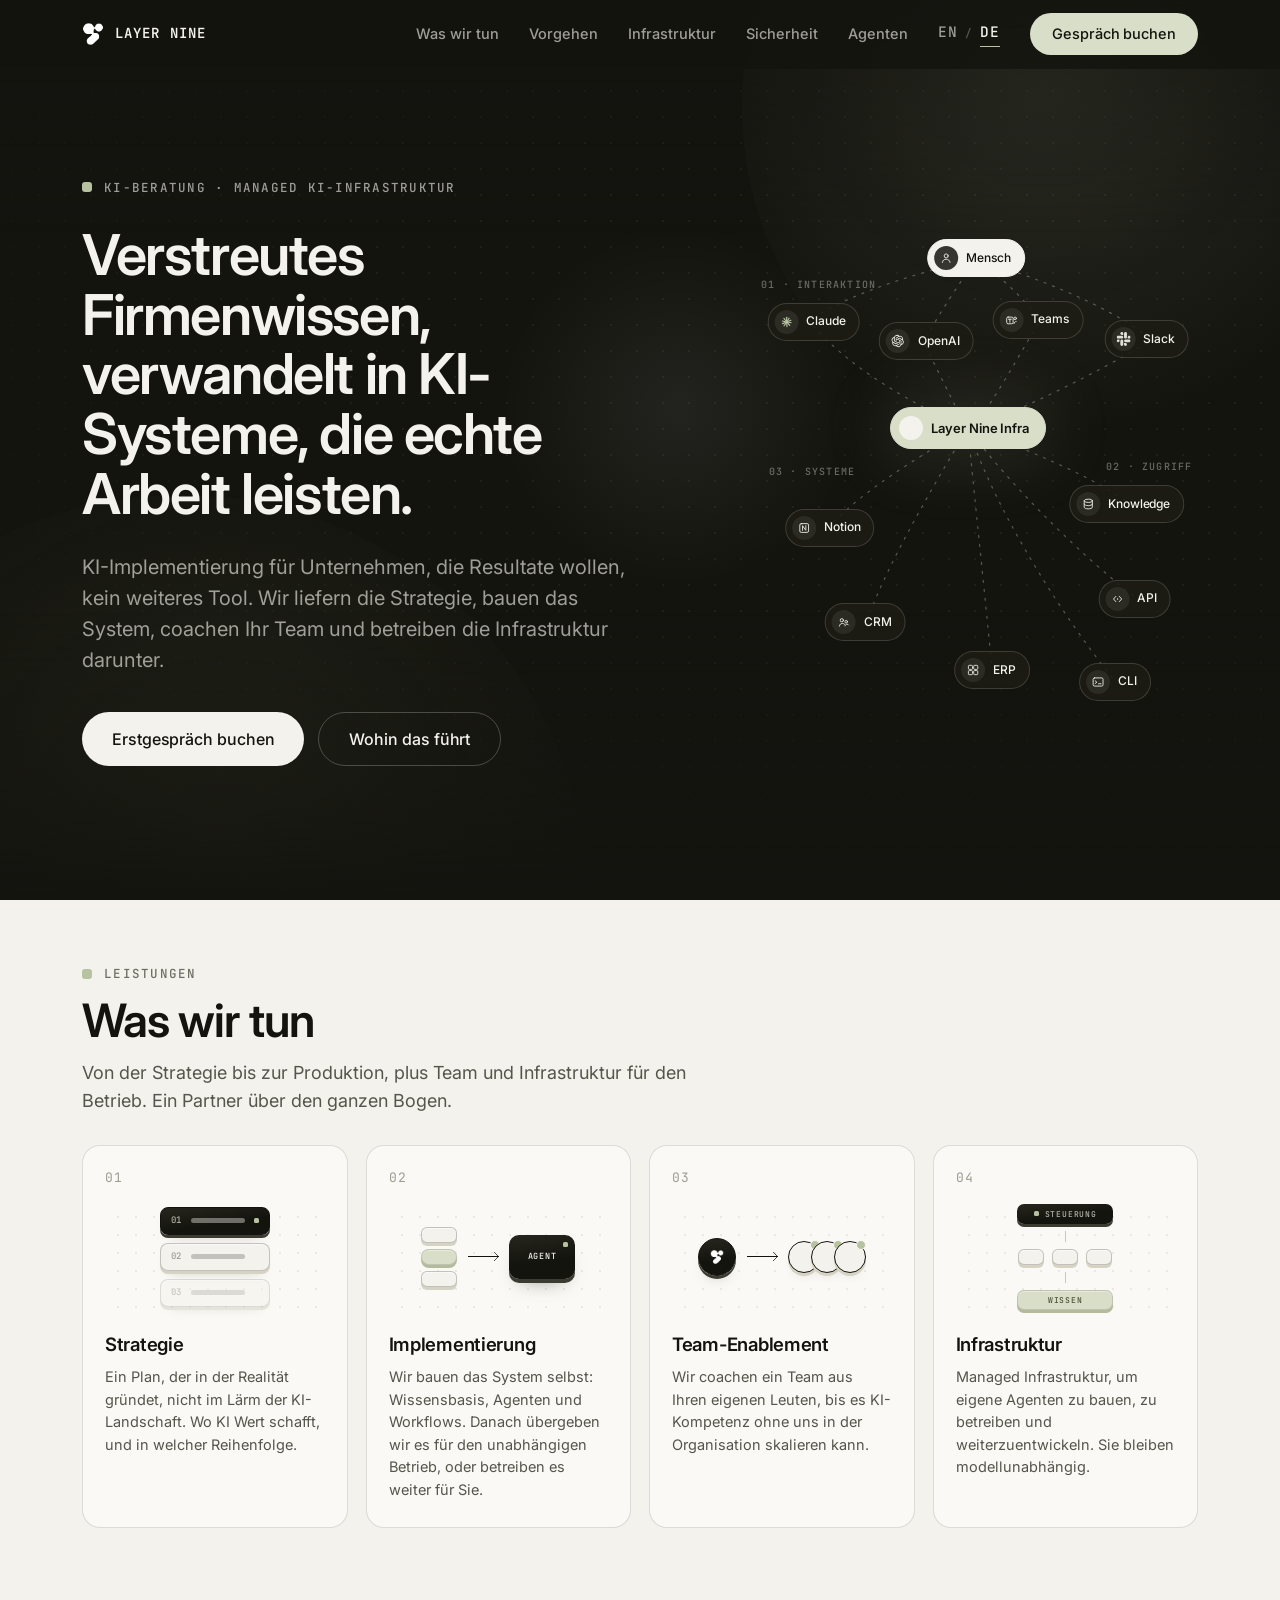
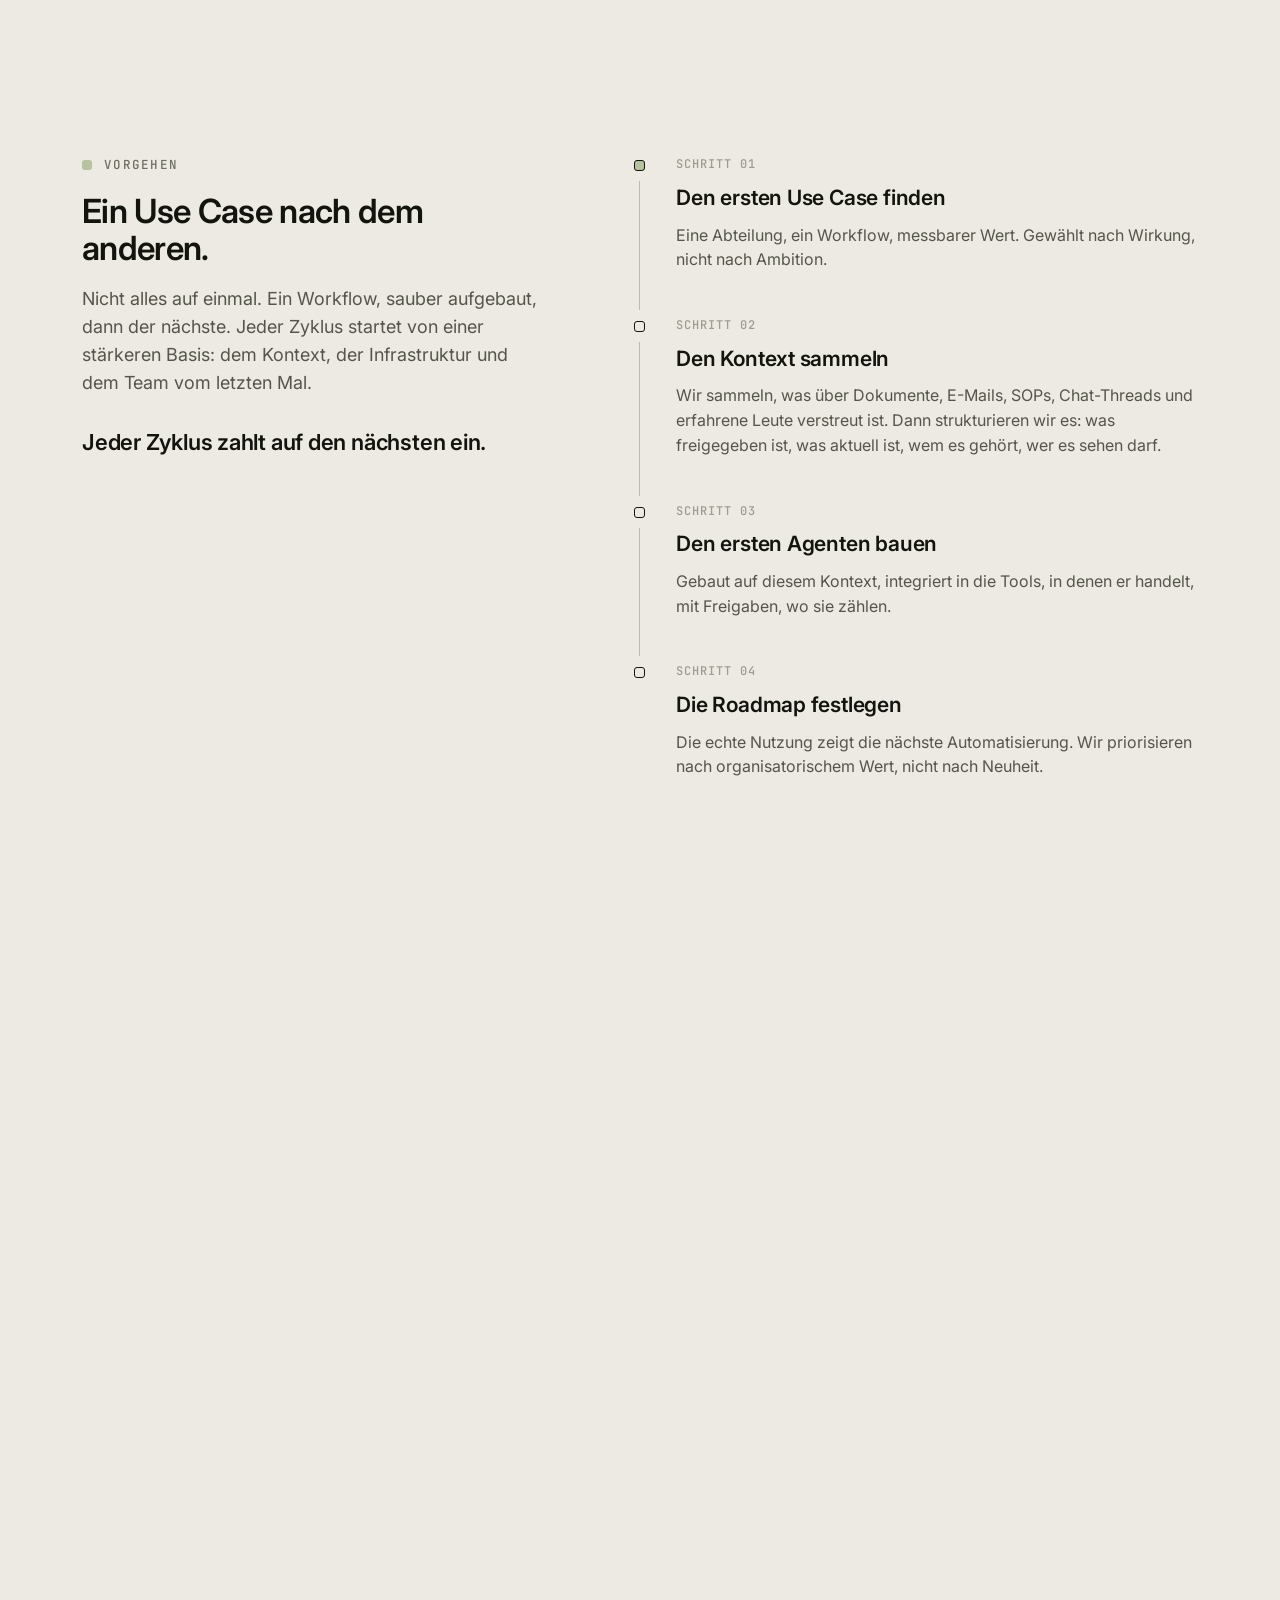
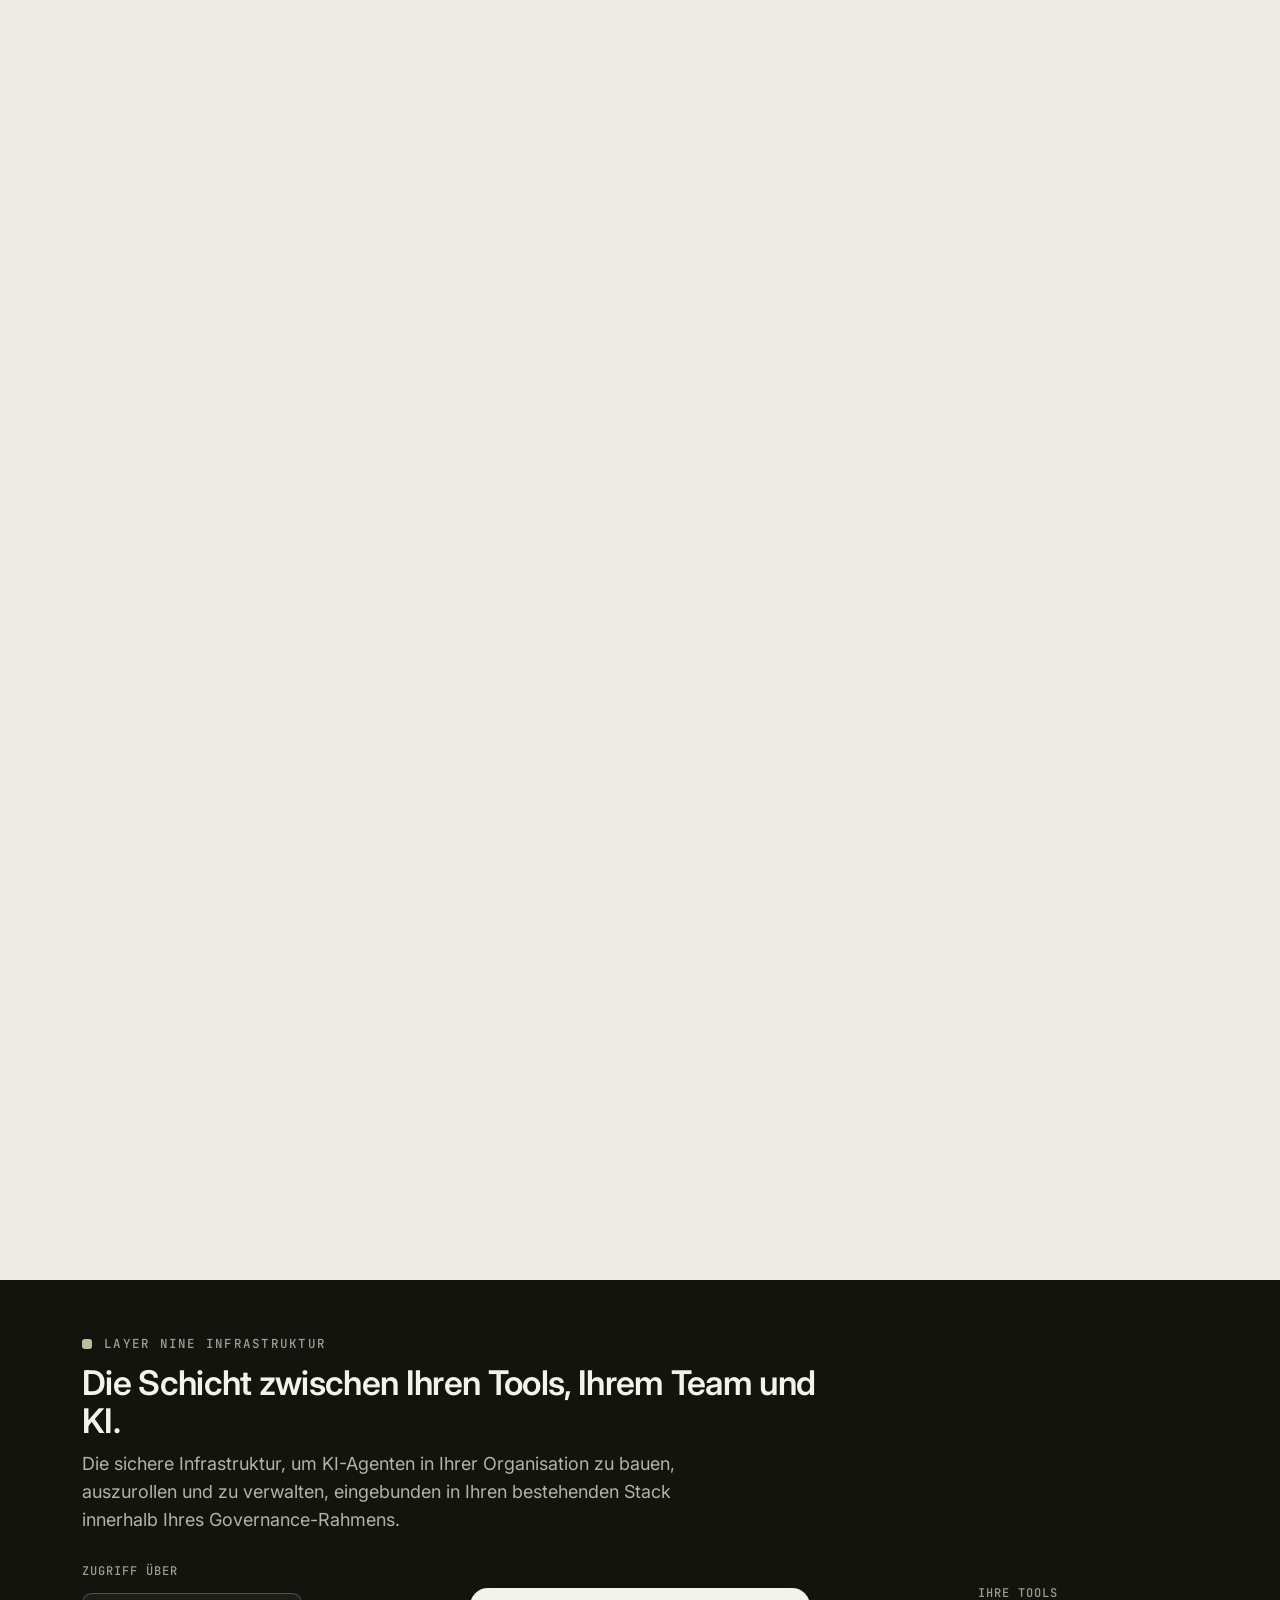
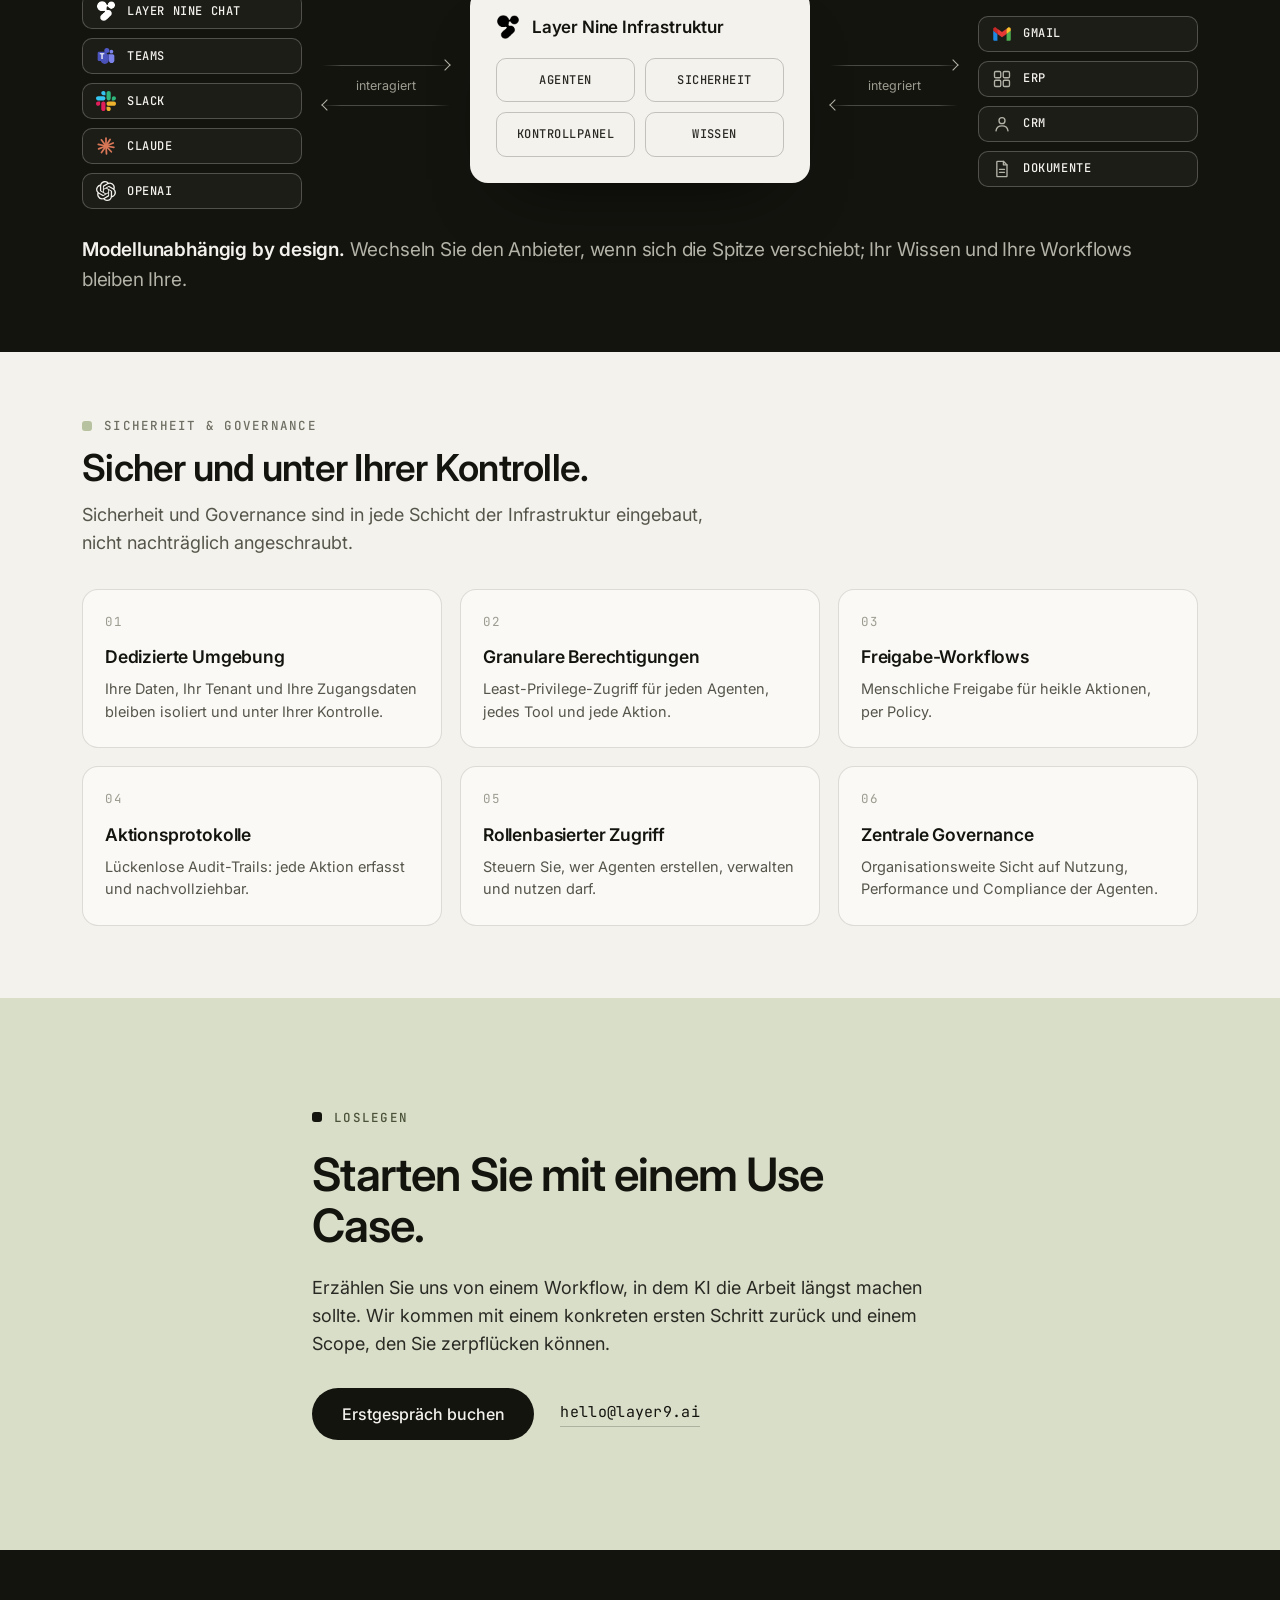
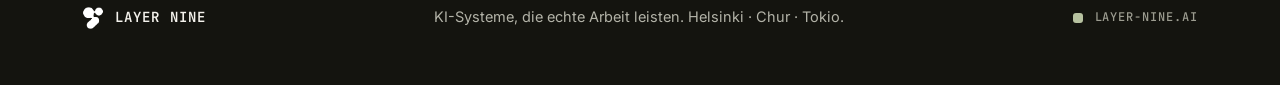
==== de/index.html @ cd630a1a "Choreographed entrance animation for hero network (tiered build-in, reduced-motion safe)" ====
<!doctype html>
<html lang="de-CH">
<head>
<meta charset="utf-8" />
<meta name="viewport" content="width=device-width,initial-scale=1" />
<title>Layer Nine. KI-Systeme, die echte Arbeit leisten.</title>
<meta name="description" content="Layer Nine verwandelt verstreutes Firmenwissen in KI-Systeme, die echte Arbeit leisten. Strategie, Implementierung, Team-Enablement und Managed KI-Infrastruktur. Modellunabhängig by design." />
<link rel="canonical" href="https://layer-nine.ai/de/" />
<link rel="alternate" hreflang="en" href="https://layer-nine.ai/" />
<link rel="alternate" hreflang="de-CH" href="https://layer-nine.ai/de/" />
<link rel="alternate" hreflang="x-default" href="https://layer-nine.ai/" />

<link rel="icon" type="image/png" href="../assets/l9-icon.png" />
<link rel="preconnect" href="https://fonts.googleapis.com">
<link rel="preconnect" href="https://fonts.gstatic.com" crossorigin>
<link rel="stylesheet" href="https://fonts.googleapis.com/css2?family=Inter:wght@400;500;600;700&family=JetBrains+Mono:wght@400;500;600&display=swap">
<link rel="stylesheet" href="../styles.css?v=1" />
</head>
<body>

<header class="nav" id="nav">
  <div class="container nav__inner">
    <a class="brand" href="#top">
      <img class="brand__icon brand__icon--invert" src="../assets/l9-icon.png" alt="" aria-hidden="true" />
      <span class="brand__name">Layer Nine</span>
    </a>
    <nav class="nav__links" aria-label="Primary">
      <a href="#what-we-do">Was wir tun</a>
      <a href="#approach">Vorgehen</a>
      <a href="#infrastructure">Infrastruktur</a>
      <a href="#security">Sicherheit</a>
      <a href="path.html">Agenten</a>
      <div class="lang" role="group" aria-label="Sprache"><a class="lang__opt" href="../index.html" lang="en">EN</a><span class="lang__sep">/</span><a class="lang__opt is-active" href="index.html" aria-current="true">DE</a></div>
      <a class="pill pill--sage" href="#contact">Gespräch buchen</a>
    </nav>
  </div>
</header>

<main id="top">

  <!-- ============ HERO ============ -->
  <section class="hero theme-dark">
    <div class="hero-bg" aria-hidden="true">
      <span class="hero-orb hero-orb--1"></span>
      <span class="hero-orb hero-orb--2"></span>
      <span class="hero-orb hero-orb--3"></span>
      <span class="hero-bg__grid"></span>
      <span class="hero-bg__fade"></span>
    </div>
    <div class="container hero__grid">
      <div class="hero__copy reveal">
        <p class="eyebrow eyebrow--dark">
          <span class="sq"></span>
          KI-Beratung · Managed KI-Infrastruktur
        </p>
        <h1 class="display">
          Verstreutes Firmenwissen, verwandelt in KI-Systeme, die echte Arbeit leisten.
        </h1>
        <p class="lead lead--invert">
          KI-Implementierung für Unternehmen, die Resultate wollen, kein weiteres Tool. Wir liefern die Strategie, bauen das System, coachen Ihr Team und betreiben die Infrastruktur darunter.
        </p>
        <div class="hero__cta">
          <a class="pill pill--cream pill--lg" href="#contact">Erstgespräch buchen</a>
          <a class="pill pill--ghost-dark pill--lg" href="path.html">Wohin das führt</a>
        </div>
      </div>

      <div class="hero__visual">
        <!-- Abstract infrastructure network.
             Node component: .net-node [--x/--y center coords] [modifiers: --light | --sage | --sm] -->
        <div class="net" role="img" aria-label="Layer Nine Infrastruktur-Netzwerk: Menschen interagieren über Claude, OpenAI, Teams und Slack mit der Layer Nine Infrastruktur, die Wissensbasis, Workspace-Tools wie Notion, Business-Systeme wie CRM und ERP sowie Zugriffsebenen wie API und CLI verbindet.">

          <svg class="net__lines" viewBox="0 0 560 620" preserveAspectRatio="none" fill="none" aria-hidden="true">
            <path d="M280,42 C210,58 130,82 78,114"/>
            <path d="M280,42 C260,72 235,108 219,138"/>
            <path d="M280,42 C310,62 336,88 356,112"/>
            <path d="M280,42 C355,64 440,98 492,136"/>
            <path d="M75,126 C120,178 195,222 258,250"/>
            <path d="M217,152 C232,184 250,218 264,248"/>
            <path d="M358,124 C332,168 305,216 280,250"/>
            <path d="M495,148 C428,188 345,228 284,252"/>
            <path d="M270,255 C340,280 418,312 468,346"/>
            <path d="M270,255 C325,330 418,420 478,466"/>
            <path d="M270,255 C305,360 388,490 452,570"/>
            <path d="M270,255 C210,290 143,330 98,376"/>
            <path d="M270,255 C225,330 172,420 143,496"/>
            <path d="M270,255 C278,340 292,470 300,556"/>
          </svg>

          <span class="net-lbl" style="--x:14.5%;--y:12%;--d:.95s">01 · Interaktion</span>
          <span class="net-lbl" style="--x:89%;--y:49%;--d:2.15s">02 · Zugriff</span>
          <span class="net-lbl" style="--x:13%;--y:50%;--d:2.15s">03 · Systeme</span>

          <div class="net-node net-node--light" style="--x:50%;--y:6.5%;--d:.1s">
            <span class="net-node__ic net-node__ic--ink"><svg viewBox="0 0 24 24"><g stroke="#f4f2ec" stroke-width="1.5" fill="none" stroke-linecap="round"><circle cx="12" cy="8.4" r="3.4"/><path d="M5.4 19.6c.6-3.7 3.2-5.5 6.6-5.5s6 1.8 6.6 5.5"/></g></svg></span>
            Mensch
          </div>

          <div class="net-node" style="--x:13.4%;--y:19.4%;--d:.6s">
            <span class="net-node__ic"><svg viewBox="0 0 24 24"><g stroke="#b7c2a0" stroke-width="2" stroke-linecap="round"><line x1="12" y1="12" x2="12" y2="4"/><line x1="12" y1="12" x2="16.1" y2="5.5"/><line x1="12" y1="12" x2="19.2" y2="9"/><line x1="12" y1="12" x2="19.8" y2="13.3"/><line x1="12" y1="12" x2="17.3" y2="17.8"/><line x1="12" y1="12" x2="12.5" y2="19.8"/><line x1="12" y1="12" x2="7.5" y2="18.5"/><line x1="12" y1="12" x2="4.7" y2="14.8"/><line x1="12" y1="12" x2="4.4" y2="10.3"/><line x1="12" y1="12" x2="7.3" y2="5.8"/></g></svg></span>
            Claude
          </div>

          <div class="net-node" style="--x:38.8%;--y:23.4%;--d:.68s">
            <span class="net-node__ic"><svg viewBox="0 0 24 24"><path fill="#f4f2ec" transform="translate(1.5,1.5) scale(0.875)" d="M22.2819 9.8211a5.9847 5.9847 0 0 0-.5157-4.9108 6.0462 6.0462 0 0 0-6.5098-2.9A6.0651 6.0651 0 0 0 4.9807 4.1818a5.9847 5.9847 0 0 0-3.9977 2.9 6.0462 6.0462 0 0 0 .7427 7.0966 5.98 5.98 0 0 0 .511 4.9107 6.051 6.051 0 0 0 6.5146 2.9001A5.9847 5.9847 0 0 0 13.2599 24a6.0557 6.0557 0 0 0 5.7718-4.2058 5.9894 5.9894 0 0 0 3.9977-2.9001 6.0557 6.0557 0 0 0-.7475-7.0729zm-9.022 12.6081a4.4755 4.4755 0 0 1-2.8764-1.0408l.1419-.0804 4.7783-2.7582a.7948.7948 0 0 0 .3927-.6813v-6.7369l2.02 1.1686a.071.071 0 0 1 .038.052v5.5826a4.504 4.504 0 0 1-4.4945 4.4944zm-9.6607-4.1254a4.4708 4.4708 0 0 1-.5346-3.0137l.142.0852 4.783 2.7582a.7712.7712 0 0 0 .7806 0l5.8428-3.3685v2.3324a.0804.0804 0 0 1-.0332.0615L9.74 19.9502a4.4992 4.4992 0 0 1-6.1408-1.6464zM2.3408 7.8956a4.485 4.485 0 0 1 2.3655-1.9728V11.6a.7664.7664 0 0 0 .3879.6765l5.8144 3.3543-2.0201 1.1685a.0757.0757 0 0 1-.071 0l-4.8303-2.7865A4.504 4.504 0 0 1 2.3408 7.8956zm16.5963 3.8558L13.1038 8.364 15.1192 7.2a.0757.0757 0 0 1 .071 0l4.8303 2.7913a4.4944 4.4944 0 0 1-.6765 8.1042v-5.6772a.79.79 0 0 0-.407-.667zm2.0107-3.0231l-.142-.0852-4.7735-2.7818a.7759.7759 0 0 0-.7854 0L9.409 9.2297V6.8974a.0662.0662 0 0 1 .0284-.0615l4.8303-2.7866a4.4992 4.4992 0 0 1 6.6802 4.66zM8.3065 12.863l-2.02-1.1638a.0804.0804 0 0 1-.038-.0567V6.0742a4.4992 4.4992 0 0 1 7.3757-3.4537l-.142.0805L8.704 5.459a.7948.7948 0 0 0-.3927.6813zm1.0976-2.3654l2.602-1.4998 2.6069 1.4998v2.9994l-2.5974 1.4997-2.6067-1.4997z"/></svg></span>
            OpenAI
          </div>

          <div class="net-node" style="--x:63.9%;--y:19%;--d:.76s">
            <span class="net-node__ic"><svg viewBox="0 0 24 24"><g stroke="#f4f2ec" stroke-width="1.5" fill="none" stroke-linecap="round" stroke-linejoin="round"><rect x="3.5" y="7" width="11" height="11.5" rx="2.4"/><path d="M6.5 10.6h5M9 10.6v5.2"/><circle cx="18" cy="9.2" r="2.2"/><path d="M16 18.2c.3-2.4 1.6-3.7 3.7-3.7"/></g></svg></span>
            Teams
          </div>

          <div class="net-node" style="--x:88.4%;--y:22.9%;--d:.84s">
            <span class="net-node__ic"><svg viewBox="0 0 122.8 122.8"><g fill="#f4f2ec" opacity="0.9"><path d="M25.8 77.6c0 7.1-5.8 12.9-12.9 12.9S0 84.7 0 77.6s5.8-12.9 12.9-12.9h12.9v12.9z"/><path d="M32.3 77.6c0-7.1 5.8-12.9 12.9-12.9s12.9 5.8 12.9 12.9v32.3c0 7.1-5.8 12.9-12.9 12.9s-12.9-5.8-12.9-12.9V77.6z"/><path d="M45.2 25.8c-7.1 0-12.9-5.8-12.9-12.9S38.1 0 45.2 0s12.9 5.8 12.9 12.9v12.9H45.2z"/><path d="M45.2 32.3c7.1 0 12.9 5.8 12.9 12.9s-5.8 12.9-12.9 12.9H12.9C5.8 58.1 0 52.3 0 45.2s5.8-12.9 12.9-12.9h32.3z"/><path d="M97 45.2c0-7.1 5.8-12.9 12.9-12.9s12.9 5.8 12.9 12.9-5.8 12.9-12.9 12.9H97V45.2z"/><path d="M90.5 45.2c0 7.1-5.8 12.9-12.9 12.9s-12.9-5.8-12.9-12.9V12.9C64.7 5.8 70.5 0 77.6 0s12.9 5.8 12.9 12.9v32.3z"/><path d="M77.6 97c7.1 0 12.9 5.8 12.9 12.9s-5.8 12.9-12.9 12.9-12.9-5.8-12.9-12.9V97h12.9z"/><path d="M77.6 90.5c-7.1 0-12.9-5.8-12.9-12.9s5.8-12.9 12.9-12.9h32.3c7.1 0 12.9 5.8 12.9 12.9s-5.8 12.9-12.9 12.9H77.6z"/></g></svg></span>
            Slack
          </div>

          <div class="net-node net-node--sage net-node--hub" style="--x:48.2%;--y:41.1%;--d:1.25s">
            <span class="net-node__ic net-node__ic--cream"><img src="assets/l9-icon.png" alt="" /></span>
            Layer Nine Infra
          </div>

          <div class="net-node" style="--x:83.9%;--y:56.5%;--d:1.6s">
            <span class="net-node__ic"><svg viewBox="0 0 24 24"><g stroke="#f4f2ec" stroke-width="1.5" fill="none" stroke-linecap="round"><ellipse cx="12" cy="6.5" rx="7" ry="2.8"/><path d="M5 6.5v11c0 1.5 3.1 2.8 7 2.8s7-1.3 7-2.8v-11"/><path d="M5 12c0 1.5 3.1 2.8 7 2.8s7-1.3 7-2.8"/></g></svg></span>
            Knowledge
          </div>

          <div class="net-node" style="--x:17%;--y:61.3%;--d:1.68s">
            <span class="net-node__ic"><svg viewBox="0 0 24 24"><g stroke="#f4f2ec" stroke-width="1.5" fill="none" stroke-linejoin="round" stroke-linecap="round"><rect x="4.5" y="4.5" width="15" height="15" rx="2.5"/><path d="M9.2 16v-8l5.6 8v-8"/></g></svg></span>
            Notion
          </div>

          <div class="net-node" style="--x:85.7%;--y:75.8%;--d:1.76s">
            <span class="net-node__ic"><svg viewBox="0 0 24 24"><g stroke="#f4f2ec" stroke-width="1.5" fill="none" stroke-linecap="round" stroke-linejoin="round"><path d="M9 7.5 5 12l4 4.5M15 7.5 19 12l-4 4.5"/></g><circle cx="12" cy="12" r="1.2" fill="#f4f2ec"/></svg></span>
            API
          </div>

          <div class="net-node" style="--x:25%;--y:80.6%;--d:1.84s">
            <span class="net-node__ic"><svg viewBox="0 0 24 24"><g stroke="#f4f2ec" stroke-width="1.5" fill="none" stroke-linecap="round"><circle cx="9" cy="9" r="2.8"/><circle cx="16.5" cy="11.5" r="2.2"/><path d="M4.8 19c.5-3 2.3-4.5 5.2-4.5 1.6 0 2.9.5 3.8 1.4M14.6 18.6c.4-1.9 1.5-2.9 3.2-2.9 1.2 0 2.1.4 2.7 1.3"/></g></svg></span>
            CRM
          </div>

          <div class="net-node" style="--x:53.6%;--y:90.3%;--d:1.92s">
            <span class="net-node__ic"><svg viewBox="0 0 24 24"><g stroke="#f4f2ec" stroke-width="1.5" fill="none" stroke-linejoin="round"><rect x="4" y="4" width="7" height="7" rx="1.6"/><rect x="13" y="4" width="7" height="7" rx="1.6"/><rect x="4" y="13" width="7" height="7" rx="1.6"/><rect x="13" y="13" width="7" height="7" rx="1.6"/></g></svg></span>
            ERP
          </div>

          <div class="net-node" style="--x:81.3%;--y:92.7%;--d:2s">
            <span class="net-node__ic"><svg viewBox="0 0 24 24"><g stroke="#f4f2ec" stroke-width="1.5" fill="none" stroke-linecap="round" stroke-linejoin="round"><rect x="3.5" y="5" width="17" height="14" rx="2.5"/><path d="M7 10l3 2.3L7 14.6M12.8 15h4.2"/></g></svg></span>
            CLI
          </div>

        </div>
      </div>
    </div>
  </section>

  <!-- ============ WHAT WE DO ============ -->
  <section class="section" id="what-we-do">
    <div class="container">
      <header class="section__head reveal">
        <p class="eyebrow"><span class="sq"></span>Leistungen</p>
        <h2 class="h2">Was wir tun</h2>
        <p class="section__sub">Von der Strategie bis zur Produktion, plus Team und Infrastruktur für den Betrieb. Ein Partner über den ganzen Bogen.</p>
      </header>

      <div class="svc-grid">
        <article class="svc-card reveal">
          <div class="svc-card__head">
            <span class="svc-card__num">01</span>
            <span class="sq"></span>
          </div>
          <div class="svc-ill" aria-hidden="true">
            <div class="ill-list">
              <span class="ill-li ill-li--active"><em>01</em><span class="ill-li__bar"></span><span class="mini-dot"></span></span>
              <span class="ill-li"><em>02</em><span class="ill-li__bar"></span></span>
              <span class="ill-li ill-li--faded"><em>03</em><span class="ill-li__bar"></span></span>
            </div>
          </div>
          <h3 class="svc-card__title">Strategie</h3>
          <p class="svc-card__desc">Ein Plan, der in der Realität gründet, nicht im Lärm der KI-Landschaft. Wo KI Wert schafft, und in welcher Reihenfolge.</p>
        </article>
        <article class="svc-card reveal">
          <div class="svc-card__head">
            <span class="svc-card__num">02</span>
            <span class="sq"></span>
          </div>
          <div class="svc-ill" aria-hidden="true">
            <div class="mini-stack">
              <span class="mini-tile" style="width:36px"></span>
              <span class="mini-sage" style="width:36px;height:16px"></span>
              <span class="mini-tile" style="width:36px"></span>
            </div>
            <span class="mini-arrow"></span>
            <div class="mini-core mini-core--label"><span class="mini-dot"></span><em>Agent</em></div>
          </div>
          <h3 class="svc-card__title">Implementierung</h3>
          <p class="svc-card__desc">Wir bauen das System selbst: Wissensbasis, Agenten und Workflows. Danach übergeben wir es für den unabhängigen Betrieb, oder betreiben es weiter für Sie.</p>
        </article>
        <article class="svc-card reveal">
          <div class="svc-card__head">
            <span class="svc-card__num">03</span>
            <span class="sq"></span>
          </div>
          <div class="svc-ill" aria-hidden="true">
            <span class="mini-circle mini-circle--ink"><img src="../assets/l9-icon.png" alt="" class="mini-l9" /></span>
            <span class="mini-arrow"></span>
            <div class="mini-row">
              <span class="mini-circle mini-circle--badge"></span>
              <span class="mini-circle mini-circle--badge"></span>
              <span class="mini-circle mini-circle--badge"></span>
            </div>
          </div>
          <h3 class="svc-card__title">Team-Enablement</h3>
          <p class="svc-card__desc">Wir coachen ein Team aus Ihren eigenen Leuten, bis es KI-Kompetenz ohne uns in der Organisation skalieren kann.</p>
        </article>
        <article class="svc-card reveal">
          <div class="svc-card__head">
            <span class="svc-card__num">04</span>
            <span class="sq"></span>
          </div>
          <div class="svc-ill svc-ill--col" aria-hidden="true">
            <span class="mini-bar mini-bar--ink"><span class="mini-dot"></span><em>Steuerung</em></span>
            <span class="mini-vline"></span>
            <div class="mini-row mini-row--gap">
              <span class="mini-tile" style="width:26px;height:16px"></span>
              <span class="mini-tile" style="width:26px;height:16px"></span>
              <span class="mini-tile" style="width:26px;height:16px"></span>
            </div>
            <span class="mini-vline"></span>
            <span class="mini-bar mini-bar--sage"><em>Wissen</em></span>
          </div>
          <h3 class="svc-card__title">Infrastruktur</h3>
          <p class="svc-card__desc">Managed Infrastruktur, um eigene Agenten zu bauen, zu betreiben und weiterzuentwickeln. Sie bleiben modellunabhängig.</p>
        </article>
      </div>
    </div>
  </section>

  <!-- ============ APPROACH (pinned steps) ============ -->
  <section class="section--tint" id="approach">

    <div class="ap-scrolly" id="apScrolly">
      <div class="ap-pin">
        <div class="container split split--pin">
          <div class="split__side">
          <p class="eyebrow"><span class="sq"></span>Vorgehen</p>
          <h2 class="h2 h2--compact">Ein Use Case nach dem anderen.</h2>
          <p class="section__sub">Nicht alles auf einmal. Ein Workflow, sauber aufgebaut, dann der nächste. Jeder Zyklus startet von einer stärkeren Basis: dem Kontext, der Infrastruktur und dem Team vom letzten Mal.</p>
          <p class="statement">Jeder Zyklus zahlt auf den nächsten ein.</p>
          </div>
          <div class="split__main">
            <ol class="step-list step-list--scrolly" id="apSteps">
            <li class="step">
              <span class="step__marker"></span>
              <div>
                <p class="mono-tag mono-tag--muted">Schritt 01</p>
                <h3 class="step__title">Den ersten Use Case finden</h3>
                <p class="step__desc">Eine Abteilung, ein Workflow, messbarer Wert. Gewählt nach Wirkung, nicht nach Ambition.</p>
              </div>
            </li>
            <li class="step">
              <span class="step__marker"></span>
              <div>
                <p class="mono-tag mono-tag--muted">Schritt 02</p>
                <h3 class="step__title">Den Kontext sammeln</h3>
                <p class="step__desc">Wir sammeln, was über Dokumente, E-Mails, SOPs, Chat-Threads und erfahrene Leute verstreut ist. Dann strukturieren wir es: was freigegeben ist, was aktuell ist, wem es gehört, wer es sehen darf.</p>
              </div>
            </li>
            <li class="step">
              <span class="step__marker"></span>
              <div>
                <p class="mono-tag mono-tag--muted">Schritt 03</p>
                <h3 class="step__title">Den ersten Agenten bauen</h3>
                <p class="step__desc">Gebaut auf diesem Kontext, integriert in die Tools, in denen er handelt, mit Freigaben, wo sie zählen.</p>
              </div>
            </li>
            <li class="step">
              <span class="step__marker"></span>
              <div>
                <p class="mono-tag mono-tag--muted">Schritt 04</p>
                <h3 class="step__title">Die Roadmap festlegen</h3>
                <p class="step__desc">Die echte Nutzung zeigt die nächste Automatisierung. Wir priorisieren nach organisatorischem Wert, nicht nach Neuheit.</p>
              </div>
            </li>
            </ol>
          </div>
        </div>
      </div>
    </div>

    <!-- Static fallback: mobile & reduced motion -->
    <div class="ap-fallback">
      <div class="container split">
        <div class="split__side reveal">
          <p class="eyebrow"><span class="sq"></span>Vorgehen</p>
          <h2 class="h2 h2--compact">Ein Use Case nach dem anderen.</h2>
          <p class="section__sub">Nicht alles auf einmal. Ein Workflow, sauber aufgebaut, dann der nächste. Jeder Zyklus startet von einer stärkeren Basis: dem Kontext, der Infrastruktur und dem Team vom letzten Mal.</p>
          <p class="statement">Jeder Zyklus zahlt auf den nächsten ein.</p>
        </div>
        <div class="split__main">
          <ol class="step-list">
            <li class="step reveal">
              <span class="step__marker"></span>
              <div>
                <p class="mono-tag mono-tag--muted">Schritt 01</p>
                <h3 class="step__title">Den ersten Use Case finden</h3>
                <p class="step__desc">Eine Abteilung, ein Workflow, messbarer Wert. Gewählt nach Wirkung, nicht nach Ambition.</p>
              </div>
            </li>
            <li class="step reveal">
              <span class="step__marker"></span>
              <div>
                <p class="mono-tag mono-tag--muted">Schritt 02</p>
                <h3 class="step__title">Den Kontext sammeln</h3>
                <p class="step__desc">Wir sammeln, was über Dokumente, E-Mails, SOPs, Chat-Threads und erfahrene Leute verstreut ist. Dann strukturieren wir es: was freigegeben ist, was aktuell ist, wem es gehört, wer es sehen darf.</p>
              </div>
            </li>
            <li class="step reveal">
              <span class="step__marker"></span>
              <div>
                <p class="mono-tag mono-tag--muted">Schritt 03</p>
                <h3 class="step__title">Den ersten Agenten bauen</h3>
                <p class="step__desc">Gebaut auf diesem Kontext, integriert in die Tools, in denen er handelt, mit Freigaben, wo sie zählen.</p>
              </div>
            </li>
            <li class="step reveal">
              <span class="step__marker"></span>
              <div>
                <p class="mono-tag mono-tag--muted">Schritt 04</p>
                <h3 class="step__title">Die Roadmap festlegen</h3>
                <p class="step__desc">Die echte Nutzung zeigt die nächste Automatisierung. Wir priorisieren nach organisatorischem Wert, nicht nach Neuheit.</p>
              </div>
            </li>
          </ol>
        </div>
      </div>
    </div>
  </section>

  <!-- ============ INFRASTRUCTURE ============ -->
  <section class="section theme-dark" id="infrastructure">
    <div class="container">
      <header class="section__head reveal">
        <p class="eyebrow eyebrow--dark"><span class="sq"></span>Layer Nine Infrastruktur</p>
        <h2 class="h2 h2--invert">Die Schicht zwischen Ihren Tools, Ihrem Team und KI.</h2>
        <p class="section__sub section__sub--invert">Die sichere Infrastruktur, um KI-Agenten in Ihrer Organisation zu bauen, auszurollen und zu verwalten, eingebunden in Ihren bestehenden Stack innerhalb Ihres Governance-Rahmens.</p>
      </header>

      <div class="infra-diagram reveal">
        <div class="infra-col">
          <p class="mono-tag mono-tag--dim">Zugriff über</p>
          <div class="infra-chip"><img src="../assets/l9-icon.png" alt="" class="infra-chip__icon infra-chip__icon--invert" />Layer Nine chat</div>
          <div class="infra-chip"><svg viewBox="0 0 48 48" class="infra-chip__icon" aria-hidden="true"><circle cx="37" cy="13.5" r="4.5" fill="#7B83EB"/><circle cx="26" cy="11" r="6" fill="#5059C9"/><path fill="#7B83EB" d="M40 20h-9v14c0 3.9 2.6 7 6.5 7S44 37.9 44 34V24c0-2.2-1.8-4-4-4z"/><path fill="#5059C9" d="M30 20H15c-2.2 0-4 1.8-4 4v9c0 5.5 4.5 10 10 10s10-4.5 10-10V21c0-.6-.4-1-1-1z" opacity="0.9"/><rect x="4" y="14" width="22" height="22" rx="3" fill="#4B53BC"/><path fill="#fff" d="M20 20h-4v11h-3V20H9v-2.8h11V20z"/></svg>Teams</div>
          <div class="infra-chip"><svg viewBox="0 0 122.8 122.8" class="infra-chip__icon" aria-hidden="true"><path d="M25.8 77.6c0 7.1-5.8 12.9-12.9 12.9S0 84.7 0 77.6s5.8-12.9 12.9-12.9h12.9v12.9z" fill="#E01E5A"/><path d="M32.3 77.6c0-7.1 5.8-12.9 12.9-12.9s12.9 5.8 12.9 12.9v32.3c0 7.1-5.8 12.9-12.9 12.9s-12.9-5.8-12.9-12.9V77.6z" fill="#E01E5A"/><path d="M45.2 25.8c-7.1 0-12.9-5.8-12.9-12.9S38.1 0 45.2 0s12.9 5.8 12.9 12.9v12.9H45.2z" fill="#36C5F0"/><path d="M45.2 32.3c7.1 0 12.9 5.8 12.9 12.9s-5.8 12.9-12.9 12.9H12.9C5.8 58.1 0 52.3 0 45.2s5.8-12.9 12.9-12.9h32.3z" fill="#36C5F0"/><path d="M97 45.2c0-7.1 5.8-12.9 12.9-12.9s12.9 5.8 12.9 12.9-5.8 12.9-12.9 12.9H97V45.2z" fill="#2EB67D"/><path d="M90.5 45.2c0 7.1-5.8 12.9-12.9 12.9s-12.9-5.8-12.9-12.9V12.9C64.7 5.8 70.5 0 77.6 0s12.9 5.8 12.9 12.9v32.3z" fill="#2EB67D"/><path d="M77.6 97c7.1 0 12.9 5.8 12.9 12.9s-5.8 12.9-12.9 12.9-12.9-5.8-12.9-12.9V97h12.9z" fill="#ECB22E"/><path d="M77.6 90.5c-7.1 0-12.9-5.8-12.9-12.9s5.8-12.9 12.9-12.9h32.3c7.1 0 12.9 5.8 12.9 12.9s-5.8 12.9-12.9 12.9H77.6z" fill="#ECB22E"/></svg>Slack</div>
          <div class="infra-chip"><svg viewBox="0 0 24 24" class="infra-chip__icon" aria-hidden="true"><g stroke="#D97757" stroke-width="2.1" stroke-linecap="round"><line x1="12" y1="12" x2="12" y2="2.6"/><line x1="12" y1="12" x2="16.9" y2="4.2"/><line x1="12" y1="12" x2="20.6" y2="8.4"/><line x1="12" y1="12" x2="21.4" y2="13.6"/><line x1="12" y1="12" x2="18.4" y2="18.9"/><line x1="12" y1="12" x2="12.6" y2="21.4"/><line x1="12" y1="12" x2="6.6" y2="19.8"/><line x1="12" y1="12" x2="3.2" y2="15.4"/><line x1="12" y1="12" x2="2.8" y2="10"/><line x1="12" y1="12" x2="6.4" y2="4.6"/></g></svg>Claude</div>
          <div class="infra-chip"><svg viewBox="0 0 24 24" class="infra-chip__icon" aria-hidden="true"><path fill="#f4f2ec" d="M22.2819 9.8211a5.9847 5.9847 0 0 0-.5157-4.9108 6.0462 6.0462 0 0 0-6.5098-2.9A6.0651 6.0651 0 0 0 4.9807 4.1818a5.9847 5.9847 0 0 0-3.9977 2.9 6.0462 6.0462 0 0 0 .7427 7.0966 5.98 5.98 0 0 0 .511 4.9107 6.051 6.051 0 0 0 6.5146 2.9001A5.9847 5.9847 0 0 0 13.2599 24a6.0557 6.0557 0 0 0 5.7718-4.2058 5.9894 5.9894 0 0 0 3.9977-2.9001 6.0557 6.0557 0 0 0-.7475-7.0729zm-9.022 12.6081a4.4755 4.4755 0 0 1-2.8764-1.0408l.1419-.0804 4.7783-2.7582a.7948.7948 0 0 0 .3927-.6813v-6.7369l2.02 1.1686a.071.071 0 0 1 .038.052v5.5826a4.504 4.504 0 0 1-4.4945 4.4944zm-9.6607-4.1254a4.4708 4.4708 0 0 1-.5346-3.0137l.142.0852 4.783 2.7582a.7712.7712 0 0 0 .7806 0l5.8428-3.3685v2.3324a.0804.0804 0 0 1-.0332.0615L9.74 19.9502a4.4992 4.4992 0 0 1-6.1408-1.6464zM2.3408 7.8956a4.485 4.485 0 0 1 2.3655-1.9728V11.6a.7664.7664 0 0 0 .3879.6765l5.8144 3.3543-2.0201 1.1685a.0757.0757 0 0 1-.071 0l-4.8303-2.7865A4.504 4.504 0 0 1 2.3408 7.8956zm16.5963 3.8558L13.1038 8.364 15.1192 7.2a.0757.0757 0 0 1 .071 0l4.8303 2.7913a4.4944 4.4944 0 0 1-.6765 8.1042v-5.6772a.79.79 0 0 0-.407-.667zm2.0107-3.0231l-.142-.0852-4.7735-2.7818a.7759.7759 0 0 0-.7854 0L9.409 9.2297V6.8974a.0662.0662 0 0 1 .0284-.0615l4.8303-2.7866a4.4992 4.4992 0 0 1 6.6802 4.66zM8.3065 12.863l-2.02-1.1638a.0804.0804 0 0 1-.038-.0567V6.0742a4.4992 4.4992 0 0 1 7.3757-3.4537l-.142.0805L8.704 5.459a.7948.7948 0 0 0-.3927.6813zm1.0976-2.3654l2.602-1.4998 2.6069 1.4998v2.9994l-2.5974 1.4997-2.6067-1.4997z"/></svg>OpenAI</div>
        </div>

        <div class="infra-arrows" aria-hidden="true">
          <span class="infra-arrow infra-arrow--right"></span>
          <span class="infra-arrow-label">interagiert</span>
          <span class="infra-arrow infra-arrow--left"></span>
        </div>

        <div class="infra-core">
          <div class="infra-core__head">
            <img src="../assets/l9-icon.png" alt="" class="infra-core__icon" />
            <span>Layer Nine Infrastruktur</span>
          </div>
          <div class="infra-core__grid">
            <span>Agenten</span>
            <span>Sicherheit</span>
            <span>Kontrollpanel</span>
            <span>Wissen</span>
          </div>
        </div>

        <div class="infra-arrows" aria-hidden="true">
          <span class="infra-arrow infra-arrow--right"></span>
          <span class="infra-arrow-label">integriert</span>
          <span class="infra-arrow infra-arrow--left"></span>
        </div>

        <div class="infra-col">
          <p class="mono-tag mono-tag--dim">Ihre Tools</p>
          <div class="infra-chip"><svg viewBox="0 0 48 48" class="infra-chip__icon" aria-hidden="true"><path fill="#4caf50" d="M45 16.2l-5 2.75-5 4.75L35 40h7c1.657 0 3-1.343 3-3V16.2z"/><path fill="#1e88e5" d="M3 16.2l3.614 1.71L13 23.7V40H6c-1.657 0-3-1.343-3-3V16.2z"/><path fill="#e53935" d="M35 11.2L24 19.45 13 11.2 12 17l1 6.7 11 8.25 11-8.25 1-6.7z"/><path fill="#c62828" d="M3 12.298V16.2l10 7.5V11.2L9.876 8.859C9.132 8.301 8.228 8 7.298 8 4.924 8 3 9.924 3 12.298z"/><path fill="#fbc02d" d="M45 12.298V16.2l-10 7.5V11.2l3.124-2.341C38.868 8.301 39.772 8 40.702 8 43.076 8 45 9.924 45 12.298z"/></svg>Gmail</div>
          <div class="infra-chip"><svg viewBox="0 0 24 24" class="infra-chip__icon" aria-hidden="true"><g fill="none" stroke="#b3b3a8" stroke-width="1.6" stroke-linejoin="round"><rect x="3" y="3" width="7.5" height="7.5" rx="1.5"/><rect x="13.5" y="3" width="7.5" height="7.5" rx="1.5"/><rect x="3" y="13.5" width="7.5" height="7.5" rx="1.5"/><rect x="13.5" y="13.5" width="7.5" height="7.5" rx="1.5"/></g></svg>ERP</div>
          <div class="infra-chip"><svg viewBox="0 0 24 24" class="infra-chip__icon" aria-hidden="true"><g fill="none" stroke="#b3b3a8" stroke-width="1.6" stroke-linecap="round" stroke-linejoin="round"><circle cx="12" cy="8" r="3.6"/><path d="M4.8 20.2c.6-4 3.4-5.9 7.2-5.9s6.6 1.9 7.2 5.9"/></g></svg>CRM</div>
          <div class="infra-chip"><svg viewBox="0 0 24 24" class="infra-chip__icon" aria-hidden="true"><g fill="none" stroke="#b3b3a8" stroke-width="1.6" stroke-linecap="round" stroke-linejoin="round"><path d="M6.5 2.8h7.2l4.3 4.3v13.4a.7.7 0 0 1-.7.7H6.5a.7.7 0 0 1-.7-.7V3.5a.7.7 0 0 1 .7-.7z"/><path d="M13.7 2.8v4.3H18"/><path d="M9 12.5h6M9 16h6"/></g></svg>Dokumente</div>
        </div>
      </div>

      <p class="statement statement--invert reveal">Modellunabhängig by design. <span class="statement__soft">Wechseln Sie den Anbieter, wenn sich die Spitze verschiebt; Ihr Wissen und Ihre Workflows bleiben Ihre.</span></p>
    </div>
  </section>

  <!-- ============ SECURITY ============ -->
  <section class="section" id="security">
    <div class="container">
      <header class="section__head reveal">
        <p class="eyebrow"><span class="sq"></span>Sicherheit &amp; Governance</p>
        <h2 class="h2">Sicher und unter Ihrer Kontrolle.</h2>
        <p class="section__sub">Sicherheit und Governance sind in jede Schicht der Infrastruktur eingebaut, nicht nachträglich angeschraubt.</p>
      </header>

      <div class="sec-grid">
        <div class="sec-card reveal">
          <span class="sec-card__num">01</span>
          <h3 class="sec-card__title">Dedizierte Umgebung</h3>
          <p class="sec-card__desc">Ihre Daten, Ihr Tenant und Ihre Zugangsdaten bleiben isoliert und unter Ihrer Kontrolle.</p>
        </div>
        <div class="sec-card reveal">
          <span class="sec-card__num">02</span>
          <h3 class="sec-card__title">Granulare Berechtigungen</h3>
          <p class="sec-card__desc">Least-Privilege-Zugriff für jeden Agenten, jedes Tool und jede Aktion.</p>
        </div>
        <div class="sec-card reveal">
          <span class="sec-card__num">03</span>
          <h3 class="sec-card__title">Freigabe-Workflows</h3>
          <p class="sec-card__desc">Menschliche Freigabe für heikle Aktionen, per Policy.</p>
        </div>
        <div class="sec-card reveal">
          <span class="sec-card__num">04</span>
          <h3 class="sec-card__title">Aktionsprotokolle</h3>
          <p class="sec-card__desc">Lückenlose Audit-Trails: jede Aktion erfasst und nachvollziehbar.</p>
        </div>
        <div class="sec-card reveal">
          <span class="sec-card__num">05</span>
          <h3 class="sec-card__title">Rollenbasierter Zugriff</h3>
          <p class="sec-card__desc">Steuern Sie, wer Agenten erstellen, verwalten und nutzen darf.</p>
        </div>
        <div class="sec-card reveal">
          <span class="sec-card__num">06</span>
          <h3 class="sec-card__title">Zentrale Governance</h3>
          <p class="sec-card__desc">Organisationsweite Sicht auf Nutzung, Performance und Compliance der Agenten.</p>
        </div>
      </div>
    </div>
  </section>

  <!-- ============ CONTACT ============ -->
  <section class="section section--sage" id="contact">
    <div class="container cta">
      <p class="eyebrow eyebrow--sage"><span class="sq sq--ink"></span>Loslegen</p>
      <h2 class="h2 cta__title">Starten Sie mit einem Use Case.</h2>
      <p class="section__sub cta__sub">Erzählen Sie uns von einem Workflow, in dem KI die Arbeit längst machen sollte. Wir kommen mit einem konkreten ersten Schritt zurück und einem Scope, den Sie zerpflücken können.</p>
      <div class="cta__actions">
        <a class="pill pill--dark pill--lg" href="mailto:hello@layer9.ai?subject=Erstgespr%C3%A4ch">Erstgespräch buchen</a>
        <a class="cta__mail" href="mailto:hello@layer9.ai">hello@layer9.ai</a>
      </div>
    </div>
  </section>

</main>

<footer class="footer theme-dark">
  <div class="container footer__inner">
    <a class="brand" href="#top">
      <img class="brand__icon brand__icon--invert" src="../assets/l9-icon.png" alt="" aria-hidden="true" />
      <span class="brand__name">Layer Nine</span>
    </a>
    <p class="footer__tag">KI-Systeme, die echte Arbeit leisten. Helsinki · Chur · Tokio.</p>
    <p class="footer__meta"><span class="sq"></span><span class="mono-tag mono-tag--dim">layer-nine.ai</span></p>
  </div>
</footer>

<script src="../app.js"></script>
</body>
</html>
---- styles.css ----
/* ============ Layer Nine — site v2 ============ */

:root {
  --ink: #14140f;
  --ink-soft: #2a2a24;
  --gray: #55554b;
  --muted: #6e6e63;
  --muted-2: #9c9c90;
  --cream: #f4f2ec;
  --cream-2: #eceae2;
  --sage: #d9dec8;
  --sage-bright: #b7c2a0;
  --sage-deep: #4a5238;
  --line: rgba(20, 20, 15, 0.13);
  --line-strong: rgba(20, 20, 15, 0.22);
  --line-dark: rgba(244, 242, 236, 0.14);
  --line-dark-strong: rgba(244, 242, 236, 0.24);
  --invert: #f4f2ec;
  --invert-soft: rgba(244, 242, 236, 0.62);
  --invert-dim: #b3b3a8;
  --font-sans: "Inter", -apple-system, sans-serif;
  --font-mono: "JetBrains Mono", ui-monospace, monospace;
  --ease-swift: cubic-bezier(0.3, 0.85, 0.25, 1);
}

* { box-sizing: border-box; }

html { scroll-behavior: smooth; scroll-padding-top: 84px; }

body {
  margin: 0;
  font-family: var(--font-sans);
  background: var(--cream);
  color: var(--ink);
  font-size: 17px;
  line-height: 1.55;
  -webkit-font-smoothing: antialiased;
  text-rendering: optimizeLegibility;
}

h1, h2, h3, p { margin: 0; }
a { color: inherit; text-decoration: none; }
img { max-width: 100%; }

.container {
  max-width: 1180px;
  margin: 0 auto;
  padding: 0 32px;
}

.theme-dark { background: var(--ink); color: var(--invert); }

/* ---------- primitives ---------- */

.sq {
  display: inline-block;
  width: 10px; height: 10px;
  border-radius: 3px;
  background: var(--sage-bright);
  flex: none;
}
.sq--ink { background: var(--ink); }

.eyebrow {
  display: flex;
  align-items: center;
  gap: 12px;
  font-family: var(--font-mono);
  font-size: 12.5px;
  font-weight: 500;
  letter-spacing: 0.1em;
  text-transform: uppercase;
  color: var(--muted);
}
.eyebrow--dark { color: var(--invert-soft); }
.eyebrow--sage { color: var(--sage-deep); }

.mono-tag {
  font-family: var(--font-mono);
  font-size: 12px;
  font-weight: 500;
  letter-spacing: 0.08em;
  text-transform: uppercase;
  color: var(--muted-2);
}
.mono-tag--dim { color: var(--muted-2); }
.mono-tag--muted { color: var(--muted-2); }
.mono-tag--sage { color: var(--sage-deep); }
.mono-tag--sage-deep { color: var(--sage-deep); }

.display {
  font-size: clamp(34px, 4.4vw, 60px);
  font-weight: 600;
  letter-spacing: -0.025em;
  line-height: 1.06;
}

.h2 {
  font-size: clamp(30px, 3.6vw, 46px);
  font-weight: 600;
  letter-spacing: -0.02em;
  line-height: 1.12;
}
.h2--invert { color: var(--invert); }

.lead {
  font-size: clamp(17px, 1.6vw, 20px);
  line-height: 1.55;
  color: var(--ink-soft);
  max-width: 560px;
}
.lead--invert { color: var(--invert-soft); }

.section__sub {
  font-size: 18px;
  line-height: 1.55;
  color: var(--gray);
  max-width: 640px;
}
.section__sub--invert { color: var(--invert-dim); }

.statement {
  font-size: 22px;
  font-weight: 600;
  letter-spacing: -0.01em;
  color: var(--ink);
}
.statement--invert { color: var(--invert); font-size: clamp(20px, 2.2vw, 26px); }
.statement__soft { color: var(--invert-dim); font-weight: 400; }

.pill {
  display: inline-flex;
  align-items: center;
  justify-content: center;
  padding: 10px 22px;
  border-radius: 999px;
  font-size: 15px;
  font-weight: 500;
  letter-spacing: -0.005em;
  transition: background 0.2s ease, color 0.2s ease, border-color 0.2s ease, transform 0.2s ease;
}
.pill--lg { padding: 14px 30px; font-size: 16px; }
.pill--sage { background: var(--sage); color: var(--ink); }
.pill--sage:hover { background: var(--sage-bright); }
.pill--cream { background: var(--cream); color: var(--ink); }
.pill--cream:hover { background: #fff; }
.pill--dark { background: var(--ink); color: var(--cream); }
.pill--dark:hover { background: var(--ink-soft); }
.pill--ghost-dark { border: 1px solid var(--line-dark-strong); color: var(--invert); }
.pill--ghost-dark:hover { border-color: var(--invert); }

/* ---------- nav ---------- */

.nav {
  position: fixed;
  top: 0; left: 0; right: 0;
  z-index: 50;
  background: rgba(20, 20, 15, 0.82);
  -webkit-backdrop-filter: blur(14px);
  backdrop-filter: blur(14px);
  border-bottom: 1px solid transparent;
  transition: border-color 0.25s ease;
}
.nav.is-scrolled { border-bottom-color: var(--line-dark); }

.nav__inner {
  display: flex;
  align-items: center;
  justify-content: space-between;
  height: 68px;
}

.brand { display: flex; align-items: center; gap: 11px; }
.brand__icon { width: 22px; height: 22px; object-fit: contain; display: block; }
.brand__icon--invert { filter: invert(1); }
.brand__name {
  font-family: var(--font-mono);
  font-size: 14px;
  font-weight: 600;
  letter-spacing: 0.08em;
  text-transform: uppercase;
  color: var(--invert);
}

.nav__links { display: flex; align-items: center; gap: 30px; }
.nav__links a {
  font-size: 14.5px;
  font-weight: 500;
  color: var(--invert-soft);
  transition: color 0.2s ease;
}
.nav__links a:hover { color: var(--invert); }
.nav__links .pill { color: var(--ink); }

/* language switcher */
.lang {
  display: flex;
  align-items: center;
  gap: 7px;
  font-family: var(--font-mono);
  font-size: 12px;
  font-weight: 500;
  letter-spacing: 0.08em;
}
.nav__links .lang__opt { color: var(--invert-soft); padding-bottom: 2px; border-bottom: 1px solid transparent; }
.nav__links .lang__opt:hover { color: var(--invert); }
.nav__links .lang__opt.is-active { color: var(--invert); border-bottom-color: var(--sage-bright); }
.lang__sep { color: rgba(244, 242, 236, 0.3); font-size: 11px; }

/* ---------- hero ---------- */

.hero {
  position: relative;
  padding: 150px 0 90px;
  overflow: hidden;
}
.hero > .container { position: relative; z-index: 1; }

/* desktop: hero fits exactly in the first viewport */
@media (min-width: 1025px) {
  .hero {
    display: flex;
    align-items: center;
    min-height: 100vh;
    min-height: 100svh;
    padding: 92px 0 48px;
  }
  .hero > .container { width: 100%; }
}
@media (min-width: 1025px) and (max-height: 780px) {
  .display { font-size: clamp(30px, 3.5vw, 46px); }
  .hero__copy { gap: 20px; }
  .lead { font-size: 17px; }
}

/* abstract animated background */
.hero-bg {
  position: absolute;
  inset: 0;
  pointer-events: none;
}
.hero-orb {
  position: absolute;
  border-radius: 50%;
  will-change: transform;
}
.hero-orb--1 {
  width: 56vw; height: 56vw;
  max-width: 860px; max-height: 860px;
  top: -28%; right: -14%;
  background: radial-gradient(circle at 42% 42%, rgba(183, 194, 160, 0.17) 0%, rgba(183, 194, 160, 0.06) 38%, transparent 68%);
  animation: heroDrift1 44s ease-in-out infinite alternate;
}
.hero-orb--2 {
  width: 64vw; height: 64vw;
  max-width: 980px; max-height: 980px;
  bottom: -46%; left: -18%;
  background: radial-gradient(circle at 55% 45%, rgba(74, 82, 56, 0.32) 0%, rgba(74, 82, 56, 0.1) 42%, transparent 70%);
  animation: heroDrift2 56s ease-in-out infinite alternate;
}
.hero-orb--3 {
  width: 30vw; height: 30vw;
  max-width: 460px; max-height: 460px;
  top: 24%; left: 38%;
  background: radial-gradient(circle at 50% 50%, rgba(244, 242, 236, 0.07) 0%, rgba(244, 242, 236, 0.025) 45%, transparent 70%);
  animation: heroDrift3 36s ease-in-out infinite alternate;
}
@keyframes heroDrift1 {
  from { transform: translate(0, 0) scale(1); }
  to { transform: translate(-9vw, 7vw) scale(1.18); }
}
@keyframes heroDrift2 {
  from { transform: translate(0, 0) scale(1.1); }
  to { transform: translate(7vw, -6vw) scale(0.94); }
}
@keyframes heroDrift3 {
  from { transform: translate(0, 0) scale(1); }
  to { transform: translate(6vw, 5vw) scale(1.25); }
}
.hero-bg__grid {
  position: absolute;
  inset: 0;
  background-image: radial-gradient(rgba(244, 242, 236, 0.055) 1px, transparent 1.5px);
  background-size: 26px 26px;
  -webkit-mask-image: radial-gradient(110% 100% at 68% 36%, #000 30%, transparent 78%);
  mask-image: radial-gradient(110% 100% at 68% 36%, #000 30%, transparent 78%);
}
.hero-bg__fade {
  position: absolute;
  inset: 0;
  background: linear-gradient(180deg, rgba(20, 20, 15, 0.55) 0%, transparent 26%, transparent 68%, #14140f 100%);
}

.hero__grid {
  display: grid;
  grid-template-columns: minmax(0, 1.15fr) minmax(0, 0.85fr);
  gap: 72px;
  align-items: center;
}

.hero__copy { display: flex; flex-direction: column; gap: 28px; align-items: flex-start; }
.hero__cta { display: flex; gap: 14px; flex-wrap: wrap; margin-top: 8px; }

/* hero diagram: abstract infrastructure network */
.net {
  position: relative;
  aspect-ratio: 560 / 620;
  max-width: 560px;
  margin: 0 auto;
}

.net__lines {
  position: absolute;
  inset: 0;
  width: 100%;
  height: 100%;
  overflow: visible;
}
.net__lines path {
  stroke: rgba(244, 242, 236, 0.3);
  stroke-width: 1.2;
  stroke-linecap: round;
  stroke-dasharray: 2 7;
  vector-effect: non-scaling-stroke;
  animation: netDash 9s linear infinite, netFadeIn 0.7s ease backwards;
  animation-delay: 0s, var(--d, 0s);
}
/* line tiers: human->tools, tools->hub, hub->systems */
.net__lines path:nth-child(1) { --d: 0.42s; }
.net__lines path:nth-child(2) { --d: 0.48s; }
.net__lines path:nth-child(3) { --d: 0.54s; }
.net__lines path:nth-child(4) { --d: 0.6s; }
.net__lines path:nth-child(5) { --d: 1s; }
.net__lines path:nth-child(6) { --d: 1.06s; }
.net__lines path:nth-child(7) { --d: 1.12s; }
.net__lines path:nth-child(8) { --d: 1.18s; }
.net__lines path:nth-child(9) { --d: 1.42s; }
.net__lines path:nth-child(10) { --d: 1.48s; }
.net__lines path:nth-child(11) { --d: 1.54s; }
.net__lines path:nth-child(12) { --d: 1.6s; }
.net__lines path:nth-child(13) { --d: 1.66s; }
.net__lines path:nth-child(14) { --d: 1.72s; }

@keyframes netPop {
  from { opacity: 0; transform: translate(-50%, calc(-50% + 12px)) scale(0.92); }
  to { opacity: 1; transform: translate(-50%, -50%) scale(1); }
}
@keyframes netFadeIn {
  from { opacity: 0; }
  to { opacity: 1; }
}
@keyframes netDash {
  to { stroke-dashoffset: -63; }
}


/* category indicators */
.net-lbl {
  position: absolute;
  left: var(--x); top: var(--y);
  transform: translate(-50%, -50%);
  animation: netFadeIn 0.7s ease backwards;
  animation-delay: var(--d, 0s);
  font-family: var(--font-mono);
  font-size: 10px;
  font-weight: 500;
  letter-spacing: 0.12em;
  text-transform: uppercase;
  color: rgba(244, 242, 236, 0.38);
  white-space: nowrap;
}

/* node component: --x/--y set the center; variants below */
.net-node {
  position: absolute;
  left: var(--x); top: var(--y);
  transform: translate(-50%, -50%);
  animation: netPop 0.6s var(--ease-swift) backwards;
  animation-delay: var(--d, 0s);
  display: flex;
  align-items: center;
  gap: 10px;
  padding: 7px 16px 7px 7px;
  border-radius: 999px;
  background: rgba(29, 29, 21, 0.85);
  border: 1px solid rgba(244, 242, 236, 0.16);
  color: var(--invert);
  font-size: 13px;
  font-weight: 500;
  letter-spacing: -0.005em;
  white-space: nowrap;
  transition: transform 0.35s var(--ease-swift), border-color 0.35s ease;
}
.net-node:hover {
  transform: translate(-50%, calc(-50% - 3px));
  border-color: rgba(244, 242, 236, 0.34);
}

.net-node__ic {
  display: grid;
  place-items: center;
  width: 28px; height: 28px;
  border-radius: 999px;
  background: rgba(244, 242, 236, 0.08);
  flex: none;
  transition: background 0.35s ease;
}
.net-node:hover .net-node__ic { background: rgba(183, 194, 160, 0.22); }
.net-node__ic svg { width: 16px; height: 16px; display: block; }
.net-node__ic img { width: 15px; height: 15px; object-fit: contain; display: block; }
.net-node__ic--ink { background: rgba(20, 20, 15, 0.85); }
.net-node__ic--cream { background: var(--cream); }

.net-node--light {
  background: var(--cream);
  border-color: var(--cream);
  color: var(--ink);
  box-shadow: 0 16px 34px -20px rgba(0, 0, 0, 0.6);
}
.net-node--light:hover { border-color: var(--cream); }

.net-node--sage {
  background: var(--sage);
  border-color: var(--sage);
  color: var(--ink);
}
.net-node--sage:hover { border-color: var(--sage-bright); }

.net-node--hub {
  padding: 9px 20px 9px 9px;
  font-size: 14px;
  font-weight: 600;
  box-shadow: 0 0 70px 6px rgba(183, 194, 160, 0.16), 0 20px 40px -22px rgba(0, 0, 0, 0.6);
  animation: netPop 0.7s var(--ease-swift) backwards, hubPulse 4.5s ease-out infinite;
  animation-delay: var(--d, 0s), 2s;
}
@keyframes hubPulse {
  0% { box-shadow: 0 0 70px 6px rgba(183, 194, 160, 0.16), 0 20px 40px -22px rgba(0, 0, 0, 0.6), 0 0 0 0 rgba(183, 194, 160, 0.35); }
  55% { box-shadow: 0 0 70px 6px rgba(183, 194, 160, 0.16), 0 20px 40px -22px rgba(0, 0, 0, 0.6), 0 0 0 14px rgba(183, 194, 160, 0); }
  100% { box-shadow: 0 0 70px 6px rgba(183, 194, 160, 0.16), 0 20px 40px -22px rgba(0, 0, 0, 0.6), 0 0 0 0 rgba(183, 194, 160, 0); }
}

/* narrow desktops: compact pills so the network stays collision-free */
@media (min-width: 1025px) and (max-width: 1280px) {
  .net-node { font-size: 12px; gap: 8px; padding: 6px 13px 6px 6px; }
  .net-node--hub { font-size: 13px; padding: 8px 16px 8px 8px; }
  .net-node__ic { width: 24px; height: 24px; }
  .net-node__ic svg { width: 14px; height: 14px; }
}


/* ---------- sections ---------- */

.section { padding: 110px 0; }
.section--tint { background: var(--cream-2); }
.section--sage { background: var(--sage); }

.section__head {
  display: flex;
  flex-direction: column;
  gap: 18px;
  margin-bottom: 56px;
  max-width: 760px;
}

/* ---------- what we do (fits one viewport on desktop) ---------- */

#what-we-do { padding: 64px 0 72px; }
#what-we-do .section__head { margin-bottom: 30px; gap: 12px; }

.svc-grid {
  display: grid;
  grid-template-columns: repeat(4, 1fr);
  gap: 18px;
}
.svc-card {
  position: relative;
  background: #faf9f5;
  border: 1px solid var(--line);
  border-radius: 18px;
  padding: 22px 22px 26px;
  display: flex;
  flex-direction: column;
  gap: 8px;
  transition: transform 0.35s var(--ease-swift), box-shadow 0.35s ease, border-color 0.35s ease;
}
.svc-card:hover {
  transform: translateY(-5px);
  border-color: var(--line-strong);
  box-shadow: 0 28px 48px -32px rgba(20, 20, 15, 0.3);
}
.svc-card__head {
  display: flex;
  align-items: center;
  justify-content: space-between;
  margin-bottom: 8px;
}
.svc-card__num {
  font-family: var(--font-mono);
  font-size: 13px;
  letter-spacing: 0.08em;
  color: var(--muted-2);
}
.svc-card .sq { opacity: 0; transform: scale(0.6); transition: opacity 0.35s ease, transform 0.35s var(--ease-swift); }
.svc-card:hover .sq { opacity: 1; transform: none; }
.svc-card__title { font-size: 18.5px; font-weight: 600; letter-spacing: -0.015em; }
.svc-card__desc { font-size: 14.5px; line-height: 1.55; color: var(--gray); }

/* card mini-illustrations (same language as the diagrams) */
.svc-ill {
  display: flex;
  align-items: center;
  justify-content: center;
  gap: 11px;
  height: 106px;
  margin: 0 0 12px;
  border-radius: 12px;
  background-image: radial-gradient(rgba(20, 20, 15, 0.07) 1px, transparent 1.5px);
  background-size: 18px 18px;
  background-position: 4px 4px;
}
.svc-ill--col { flex-direction: column; gap: 7px; }

.mini-stack { display: flex; flex-direction: column; gap: 6px; align-items: flex-start; }

.mini-tile {
  display: block;
  height: 16px;
  background: var(--cream);
  border: 1px solid var(--line-strong);
  border-radius: 6px;
  box-shadow:
    inset 0 1px 0 rgba(255, 255, 255, 0.55),
    0 3px 0 #d6d2c4,
    0 8px 14px -10px rgba(20, 20, 15, 0.35);
}

.mini-core {
  width: 58px;
  height: 40px;
  position: relative;
  background: linear-gradient(172deg, #26261d 0%, #14140f 60%);
  border-radius: 10px;
  box-shadow: 0 4px 0 #3b3b31, 0 12px 20px -12px rgba(20, 20, 15, 0.5);
}
.mini-dot {
  position: absolute;
  top: 7px; right: 7px;
  width: 5px; height: 5px;
  border-radius: 1.5px;
  background: var(--sage-bright);
}

.mini-sage,
.mini-bar--sage {
  display: block;
  background: var(--sage);
  border: 1px solid var(--line);
  border-radius: 8px;
  box-shadow:
    inset 0 1px 0 rgba(255, 255, 255, 0.35),
    0 3px 0 #b4bb9c,
    0 10px 16px -12px rgba(74, 82, 56, 0.55);
}

.mini-bar { width: 88px; height: 18px; position: relative; border-radius: 7px; }
.mini-bar--ink {
  display: block;
  background: linear-gradient(172deg, #26261d 0%, #14140f 60%);
  box-shadow: 0 3px 0 #3b3b31, 0 10px 16px -12px rgba(20, 20, 15, 0.5);
}
.mini-bar--ink .mini-dot { top: 6px; left: 8px; right: auto; }

.mini-circle {
  display: block;
  width: 32px; height: 32px;
  border-radius: 999px;
  border: 1px solid var(--ink);
  background: var(--cream);
  box-shadow:
    inset 0 1px 0 rgba(255, 255, 255, 0.55),
    0 3px 0 #d6d2c4,
    0 8px 14px -10px rgba(20, 20, 15, 0.35);
}
.mini-circle--ink {
  width: 38px; height: 38px;
  background: linear-gradient(172deg, #26261d 0%, #14140f 60%);
  border-color: #14140f;
  box-shadow: 0 3px 0 #3b3b31, 0 10px 16px -12px rgba(20, 20, 15, 0.5);
}
.mini-circle--sage {
  background: var(--sage);
  box-shadow:
    inset 0 1px 0 rgba(255, 255, 255, 0.35),
    0 3px 0 #b4bb9c,
    0 8px 14px -10px rgba(74, 82, 56, 0.55);
}

.mini-row { display: flex; align-items: center; }
.mini-row .mini-circle:not(:first-child) { margin-left: -9px; }
.mini-row--gap { gap: 8px; }
.mini-row--gap .mini-tile { margin: 0; }

.mini-arrow {
  position: relative;
  width: 30px;
  height: 1px;
  background: var(--ink);
  flex: none;
}
.mini-arrow::after {
  content: "";
  position: absolute;
  right: 0; top: -3px;
  width: 6px; height: 6px;
  border-top: 1.25px solid var(--ink);
  border-right: 1.25px solid var(--ink);
  transform: rotate(45deg);
  border-radius: 1px;
}

.mini-vline { width: 1px; height: 11px; background: var(--line-strong); }

/* strategy: prioritised list */
.ill-list { display: flex; flex-direction: column; gap: 8px; }
.ill-li {
  display: flex;
  align-items: center;
  gap: 9px;
  padding: 6px 10px;
  border: 1px solid var(--line-strong);
  border-radius: 8px;
  background: var(--cream);
  box-shadow:
    inset 0 1px 0 rgba(255, 255, 255, 0.55),
    0 3px 0 #d6d2c4,
    0 8px 14px -10px rgba(20, 20, 15, 0.35);
}
.ill-li em {
  font-style: normal;
  font-family: var(--font-mono);
  font-size: 9px;
  font-weight: 500;
  letter-spacing: 0.08em;
  color: var(--muted-2);
}
.ill-li__bar { display: block; width: 54px; height: 5px; border-radius: 3px; background: var(--line-strong); }
.ill-li .mini-dot { position: static; }
.ill-li--active {
  background: linear-gradient(172deg, #26261d 0%, #14140f 60%);
  border-color: #14140f;
  box-shadow: 0 3px 0 #3b3b31, 0 10px 16px -12px rgba(20, 20, 15, 0.5);
}
.ill-li--active em { color: var(--invert-dim); }
.ill-li--active .ill-li__bar { background: rgba(244, 242, 236, 0.4); }
.ill-li--faded { opacity: 0.55; }

/* implementation: labeled agent block */
.mini-core--label {
  width: 66px;
  height: 44px;
  display: flex;
  align-items: center;
  justify-content: center;
}
.mini-core--label em {
  font-style: normal;
  font-family: var(--font-mono);
  font-size: 8.5px;
  font-weight: 500;
  letter-spacing: 0.1em;
  text-transform: uppercase;
  color: var(--invert);
}

/* team enablement: coach + badges */
.mini-circle--ink { display: flex; align-items: center; justify-content: center; }
.mini-l9 { width: 14px; height: 14px; object-fit: contain; filter: invert(1); }
.mini-circle--badge { position: relative; }
.mini-circle--badge::after {
  content: "";
  position: absolute;
  top: -2px; right: -1px;
  width: 8px; height: 8px;
  border-radius: 999px;
  background: var(--sage-bright);
  border: 1.5px solid #faf9f5;
}

/* infrastructure: labeled bars */
.mini-bar {
  display: flex;
  align-items: center;
  justify-content: center;
  gap: 6px;
  width: 96px;
  height: 20px;
}
.mini-bar em {
  font-style: normal;
  font-family: var(--font-mono);
  font-size: 8px;
  font-weight: 500;
  letter-spacing: 0.1em;
  text-transform: uppercase;
}
.mini-bar--ink em { color: var(--invert-dim); }
.mini-bar--sage em { color: var(--sage-deep); }
.mini-bar--ink .mini-dot { position: static; }

/* ---------- the path: pinned scrollytelling ---------- */

.h2--compact { font-size: clamp(26px, 2.6vw, 36px); }

.scrolly { position: relative; height: 460vh; }

.scrolly__pin {
  position: sticky;
  top: 0;
  height: 100vh;
  display: flex;
  flex-direction: column;
  justify-content: center;
  overflow: hidden;
  padding-top: 60px; /* clear fixed nav */
  box-sizing: border-box;
}
.scrolly__pin .container { width: 100%; }

.scrolly__head {
  display: flex;
  flex-direction: column;
  gap: 12px;
  margin-bottom: 26px;
}

.scrolly__rail {
  position: relative;
  display: flex;
  justify-content: space-between;
  align-items: center;
  margin-bottom: 34px;
  height: 11px;
}
.scrolly__rail-line {
  position: absolute;
  left: 0; right: 0; top: 5px;
  height: 1px;
  background: var(--line-strong);
}
.scrolly__rail-fill {
  display: block;
  height: 1px;
  width: 0%;
  background: var(--ink);
  transition: width 0.15s linear;
}
.sq-step {
  position: relative;
  z-index: 1;
  width: 11px; height: 11px;
  border-radius: 3px;
  background: var(--cream-2);
  border: 1px solid var(--ink);
  transition: background 0.4s ease;
}
.sq-step.is-on { background: var(--sage-bright); }

.scrolly__grid {
  display: grid;
  grid-template-columns: minmax(0, 0.38fr) minmax(0, 0.62fr);
  gap: 56px;
  align-items: center;
}

.scrolly__text { position: relative; min-height: 340px; }
.scrolly__stage {
  position: absolute;
  inset: 0;
  display: flex;
  flex-direction: column;
  justify-content: center;
  gap: 14px;
  opacity: 0;
  transform: translateY(14px);
  transition: opacity 0.45s ease, transform 0.45s ease;
  pointer-events: none;
}
.scrolly__stage.is-active { opacity: 1; transform: none; pointer-events: auto; }
.scrolly__title { font-size: clamp(24px, 2.4vw, 32px); font-weight: 600; letter-spacing: -0.015em; line-height: 1.15; }
.scrolly__desc { font-size: 16.5px; color: var(--gray); }
.scrolly__note {
  font-size: 15px;
  color: var(--muted);
  padding-top: 14px;
  border-top: 1px solid var(--line);
}

/* --- the visualisation --- */

.viz-card {
  background: var(--cream);
  border: 1px solid var(--line);
  border-radius: 22px;
  padding: 30px 34px 0;
  box-shadow: 0 40px 80px -60px rgba(20, 20, 15, 0.35);
}

.viz-scene {
  container-type: inline-size;
}
.viz-canvas {
  position: relative;
  aspect-ratio: 660 / 460;
  background-image: radial-gradient(rgba(20, 20, 15, 0.075) 1px, transparent 1.5px);
  background-size: 24px 24px;
  background-position: 2px 2px;
}

/* ghost stage numeral */
.viz-num { position: absolute; bottom: 2px; right: 0; height: 84px; width: 140px; }
.vn {
  position: absolute;
  bottom: 0; right: 0;
  font-family: var(--font-mono);
  font-size: 92px;
  font-weight: 600;
  letter-spacing: -0.05em;
  line-height: 0.9;
  color: rgba(20, 20, 15, 0.05);
  opacity: 0;
  transition: opacity 0.6s ease;
}
[data-stage="0"] .vn-0, [data-stage="1"] .vn-1,
[data-stage="2"] .vn-2, [data-stage="3"] .vn-3 { opacity: 1; }

/* connector layer */
.viz-svg {
  position: absolute;
  inset: 0;
  width: 100%;
  height: 100%;
  overflow: visible;
  color: var(--ink);
}
.viz-svg path {
  stroke: currentColor;
  stroke-width: 1.25;
  vector-effect: non-scaling-stroke;
}
.viz-svg marker path { stroke: var(--ink); vector-effect: none; }
.ps { opacity: 0; transition: opacity 0.3s ease; }
.ps .draw {
  stroke-dasharray: 1;
  stroke-dashoffset: 1;
  transition: stroke-dashoffset 0.7s var(--ease-swift);
}
.ps .dashed { stroke-dasharray: 4 6; }
[data-stage="0"] .ps-0, [data-stage="1"] .ps-1,
[data-stage="2"] .ps-2, [data-stage="3"] .ps-3 {
  opacity: 1;
  transition-delay: 0.3s;
}
[data-stage="0"] .ps-0 .draw, [data-stage="1"] .ps-1 .draw,
[data-stage="2"] .ps-2 .draw, [data-stage="3"] .ps-3 .draw {
  stroke-dashoffset: 0;
  transition-delay: 0.4s;
  transition-duration: 0.9s;
}

/* nodes */
.viz-node {
  position: absolute;
  transition:
    left 0.7s var(--ease-swift),
    top 0.7s var(--ease-swift),
    width 0.7s var(--ease-swift),
    transform 0.7s var(--ease-swift),
    opacity 0.4s ease;
}

.viz-node__tag {
  font-family: var(--font-mono);
  font-size: 11px;
  font-weight: 500;
  letter-spacing: 0.08em;
  text-transform: uppercase;
  color: var(--muted-2);
}
.viz-node__tag--dim { color: var(--muted-2); }
.viz-node__tag--sage { color: var(--sage-deep); }

.viz-chip {
  display: block;
  border: 1px solid var(--line-strong);
  border-radius: 10px;
  padding: 10px 14px;
  font-family: var(--font-mono);
  font-size: 11.5px;
  font-weight: 500;
  letter-spacing: 0.06em;
  text-transform: uppercase;
  color: var(--ink-soft);
  background: var(--cream);
  box-shadow:
    inset 0 1.5px 0 rgba(255, 255, 255, 0.55),
    0 4px 0 #d6d2c4,
    0 14px 22px -16px rgba(20, 20, 15, 0.35);
}

/* systems column */
.viz-systems {
  left: 0; top: 12%;
  width: 21.2%;
  display: flex;
  flex-direction: column;
  gap: 9px;
}
.viz-systems .viz-node__tag { margin-bottom: 4px; }
[data-stage="3"] .viz-systems { opacity: 0; transform: translateX(-14px); }

/* human */
.viz-human {
  left: 45.45%; top: 30.4%;
  transform: translateX(-50%);
}
.viz-human__circle {
  display: flex;
  align-items: center;
  justify-content: center;
  width: 100px;
  width: 15.15cqw;
  aspect-ratio: 1;
  border-radius: 999px;
  border: 1px solid var(--ink);
  background: var(--cream);
  box-shadow:
    inset 0 1.5px 0 rgba(255, 255, 255, 0.55),
    0 5px 0 #d6d2c4,
    0 20px 32px -18px rgba(20, 20, 15, 0.35);
  font-family: var(--font-mono);
  font-size: 11px;
  font-weight: 500;
  letter-spacing: 0.08em;
  text-transform: uppercase;
  color: var(--ink);
  transition: width 0.7s var(--ease-swift);
}
[data-stage="1"] .viz-human { left: 89.7%; }
[data-stage="2"] .viz-human { left: 50%; top: 68.5%; }
[data-stage="2"] .viz-human__circle { width: 80px; width: 12.1cqw; font-size: 10px; }
[data-stage="3"] .viz-human { opacity: 0; transform: translateX(-50%) scale(0.9); }

/* core box */
.viz-core {
  left: 65.15%; top: 26.95%;
  width: 200px;
  width: 30.3cqw;
  height: 140px;
  height: 21.2cqw;
  background: linear-gradient(172deg, #26261d 0%, #14140f 60%);
  border-radius: 16px;
  box-shadow: 0 6px 0 #3b3b31, 0 32px 52px -26px rgba(20, 20, 15, 0.5);
}
.viz-core__dot {
  position: absolute;
  top: 18px; right: 18px;
  width: 7px; height: 7px;
  border-radius: 2px;
  background: var(--sage-bright);
  animation: vizPulse 3.2s ease-out infinite;
}
@keyframes vizPulse {
  0% { box-shadow: 0 0 0 0 rgba(183, 194, 160, 0.4); }
  60% { box-shadow: 0 0 0 8px rgba(183, 194, 160, 0); }
  100% { box-shadow: 0 0 0 0 rgba(183, 194, 160, 0); }
}
.viz-core__c {
  position: absolute;
  inset: 0;
  padding: 17px 20px;
  display: flex;
  flex-direction: column;
  gap: 5px;
  opacity: 0;
  transition: opacity 0.4s ease;
}
.viz-core__c strong {
  font-size: 16px;
  font-weight: 600;
  letter-spacing: -0.01em;
  color: var(--invert);
  line-height: 1.25;
}
.viz-core__sub { font-size: 12.5px; line-height: 1.4; color: var(--invert-dim); }
[data-stage="0"] .viz-core .c0 { opacity: 1; }
[data-stage="1"] .viz-core, [data-stage="2"] .viz-core { left: 36.36%; }
[data-stage="1"] .viz-core .c1 { opacity: 1; }
[data-stage="2"] .viz-core .c2 { opacity: 1; }
[data-stage="3"] .viz-core { opacity: 0; transform: scale(0.96); }

/* context / playbook cards */
.viz-cards {
  left: 72.7%; top: 20.5%;
  width: 27.3%;
  display: flex;
  flex-direction: column;
  gap: 12px;
  opacity: 0;
  transform: translateX(14px);
  pointer-events: none;
}
.viz-scard {
  background: var(--sage);
  border: 1px solid var(--line);
  border-radius: 14px;
  padding: 15px 17px;
  display: flex;
  flex-direction: column;
  gap: 4px;
  font-size: 12.5px;
  line-height: 1.4;
  color: var(--ink);
  box-shadow:
    inset 0 1.5px 0 rgba(255, 255, 255, 0.35),
    0 5px 0 #b4bb9c,
    0 20px 34px -24px rgba(74, 82, 56, 0.55);
}
[data-stage="2"] .viz-cards { opacity: 1; transform: none; }

/* stage 3: orchestrated platform */
.viz-orch, .viz-knowledge {
  opacity: 0;
  transform: translateY(10px);
  pointer-events: none;
}
[data-stage="3"] .viz-orch,
[data-stage="3"] .viz-knowledge { opacity: 1; transform: none; }

.viz-orch {
  left: 4.5%; right: 4.5%; top: 1%;
  background: linear-gradient(172deg, #26261d 0%, #14140f 60%);
  border-radius: 14px;
  box-shadow: 0 6px 0 #3b3b31, 0 28px 50px -26px rgba(20, 20, 15, 0.5);
  padding: 15px 22px;
  display: flex;
  align-items: baseline;
  gap: 14px;
}
.viz-orch .viz-core__dot { position: static; align-self: center; flex: none; }
.viz-orch__sub { font-size: 13.5px; color: var(--invert); letter-spacing: -0.005em; }

.viz-agents {
  left: 4.5%; right: 4.5%; top: 32%;
  display: grid;
  grid-template-columns: repeat(4, 1fr);
  gap: 14px;
  pointer-events: none;
}
.viz-agent {
  display: flex;
  flex-direction: column;
  gap: 3px;
  padding: 13px 14px;
  border: 1px solid var(--line-strong);
  border-radius: 12px;
  background: var(--cream);
  font-size: 15px;
  font-weight: 600;
  letter-spacing: -0.01em;
  box-shadow:
    inset 0 1.5px 0 rgba(255, 255, 255, 0.55),
    0 4px 0 #d6d2c4,
    0 14px 22px -16px rgba(20, 20, 15, 0.35);
  opacity: 0;
  transform: translateY(8px);
  transition: opacity 0.45s ease, transform 0.45s var(--ease-swift);
}
.viz-agent em {
  font-style: normal;
  font-family: var(--font-mono);
  font-size: 10.5px;
  font-weight: 500;
  letter-spacing: 0.08em;
  text-transform: uppercase;
  color: var(--muted-2);
}
.viz-agent em::before {
  content: "";
  display: inline-block;
  width: 6px; height: 6px;
  border-radius: 2px;
  background: var(--sage-bright);
  margin-right: 7px;
}
[data-stage="3"] .viz-agent { opacity: 1; transform: none; }
[data-stage="3"] .viz-agent:nth-child(1) { transition-delay: 0.4s; }
[data-stage="3"] .viz-agent:nth-child(2) { transition-delay: 0.5s; }
[data-stage="3"] .viz-agent:nth-child(3) { transition-delay: 0.6s; }
[data-stage="3"] .viz-agent:nth-child(4) { transition-delay: 0.7s; }

.viz-knowledge {
  left: 4.5%; right: 4.5%; top: 66.5%;
  background: var(--sage);
  border: 1px solid var(--line);
  border-radius: 14px;
  padding: 15px 22px;
  display: flex;
  align-items: baseline;
  gap: 14px;
  box-shadow:
    inset 0 1.5px 0 rgba(255, 255, 255, 0.35),
    0 5px 0 #b4bb9c,
    0 20px 34px -24px rgba(74, 82, 56, 0.55);
}
.viz-knowledge__sub { font-size: 13.5px; color: var(--ink); letter-spacing: -0.005em; }

/* connector labels */
.viz-labels { position: absolute; inset: 0; pointer-events: none; }
.lb {
  position: absolute;
  transform: translateX(-50%);
  font-size: 12px;
  color: var(--muted);
  white-space: nowrap;
  background: var(--cream);
  padding: 3px 11px;
  border-radius: 999px;
  box-shadow: 0 0 0 4px var(--cream);
  opacity: 0;
  transition: opacity 0.35s ease;
}
.lb--left { transform: none; }
.lb--right { transform: translateX(-100%); }
[data-stage="0"] .ls-0, [data-stage="1"] .ls-1,
[data-stage="2"] .ls-2, [data-stage="3"] .ls-3 {
  opacity: 1;
  transition-delay: 0.55s;
}

/* footer: caption + counter */
.viz-footer {
  display: flex;
  justify-content: space-between;
  align-items: baseline;
  gap: 24px;
  border-top: 1px solid var(--line);
  margin-top: 16px;
  padding: 16px 2px 18px;
}
.viz-captions { position: relative; flex: 1; height: 21px; }
.vc {
  position: absolute;
  left: 0; right: 0;
  font-size: 14px;
  font-weight: 600;
  letter-spacing: -0.005em;
  color: var(--ink);
  opacity: 0;
  transition: opacity 0.4s ease;
}
[data-stage="0"] .vc-0, [data-stage="1"] .vc-1,
[data-stage="2"] .vc-2, [data-stage="3"] .vc-3 {
  opacity: 1;
  transition-delay: 0.3s;
}
.viz-count {
  display: inline-flex;
  align-items: baseline;
  gap: 5px;
  font-family: var(--font-mono);
  font-size: 12px;
  letter-spacing: 0.06em;
  color: var(--muted-2);
  flex: none;
}
.viz-count__cur { position: relative; display: inline-block; width: 2ch; height: 1em; color: var(--ink); }
.vn2 {
  position: absolute;
  left: 0; top: 0;
  opacity: 0;
  transition: opacity 0.35s ease;
}
[data-stage="0"] .vn2-0, [data-stage="1"] .vn2-1,
[data-stage="2"] .vn2-2, [data-stage="3"] .vn2-3 { opacity: 1; }

/* fallback visibility */
.scrolly-fallback { display: none; }

@media (max-width: 1024px), (prefers-reduced-motion: reduce) {
  .scrolly { display: none; }
  .scrolly-fallback { display: block; padding: 76px 0; }
}
@media (min-width: 1025px) and (prefers-reduced-motion: no-preference) {
  .scrolly-fallback { display: none; }
}

/* short viewports: tighten the pinned layout */
@media (min-width: 1025px) and (max-height: 760px) {
  .scrolly__head { margin-bottom: 16px; }
  .scrolly__rail { margin-bottom: 22px; }
  .scrolly__grid { grid-template-columns: minmax(0, 0.42fr) minmax(0, 0.58fr); }
  .viz-card { padding: 22px 26px 0; }
  .viz-footer { margin-top: 12px; padding: 13px 2px 14px; }
}

/* ---------- path (static fallback) ---------- */

.path-grid {
  display: grid;
  grid-template-columns: repeat(4, 1fr);
  gap: 32px;
}
.path-stage { display: flex; flex-direction: column; gap: 12px; }
.path-stage__title { font-size: 20px; font-weight: 600; letter-spacing: -0.01em; line-height: 1.2; }
.path-stage__desc { font-size: 15.5px; color: var(--gray); }
.path-stage__note {
  font-size: 14.5px;
  color: var(--muted);
  padding-top: 12px;
  margin-top: auto;
  border-top: 1px solid var(--line);
}

/* ---------- approach: pinned scrollable steps ---------- */

.ap-scrolly { position: relative; height: 320vh; }
.ap-pin {
  position: sticky;
  top: 0;
  height: 100vh;
  display: flex;
  align-items: center;
  overflow: hidden;
  padding-top: 34px; /* clear fixed nav visually */
  box-sizing: border-box;
}
.ap-pin .container { width: 100%; }
.split--pin { align-items: center; }
.split--pin .split__side { position: static; }

.step-list--scrolly .step {
  opacity: 0.28;
  transition: opacity 0.45s ease;
}
.step-list--scrolly .step.is-on { opacity: 1; }
.step-list--scrolly .step__marker {
  background: var(--cream-2);
  transition: background 0.45s ease;
}
.step-list--scrolly .step.is-on .step__marker { background: var(--sage-bright); }

.ap-fallback { display: none; }

@media (max-width: 1024px), (prefers-reduced-motion: reduce) {
  .ap-scrolly { display: none; }
  .ap-fallback { display: block; padding: 76px 0; }
}
@media (min-width: 1025px) and (prefers-reduced-motion: no-preference) {
  .ap-fallback { display: none; }
}
@media (min-width: 1025px) and (max-height: 760px) {
  .step-list--scrolly .step { padding-bottom: 30px; }
  .step-list--scrolly .step__desc { font-size: 15px; }
}

/* ---------- approach (split + steps) ---------- */

.split {
  display: grid;
  grid-template-columns: minmax(0, 0.9fr) minmax(0, 1.1fr);
  gap: 80px;
  align-items: start;
}
.split__side {
  display: flex;
  flex-direction: column;
  gap: 18px;
  position: sticky;
  top: 108px;
}
.split__side .statement { margin-top: 10px; }

.step-list {
  list-style: none;
  margin: 0;
  padding: 0;
  display: flex;
  flex-direction: column;
}
.step {
  position: relative;
  display: grid;
  grid-template-columns: 24px 1fr;
  gap: 24px;
  padding-bottom: 44px;
}
.step:last-child { padding-bottom: 0; }
.step::before {
  content: "";
  position: absolute;
  left: 11px; top: 26px; bottom: 6px;
  width: 1px;
  background: var(--line-strong);
}
.step:last-child::before { display: none; }
.step__marker {
  width: 11px; height: 11px;
  border-radius: 3px;
  background: var(--sage-bright);
  border: 1px solid var(--ink);
  margin-top: 5px;
  margin-left: 6px;
}
.step > div { display: flex; flex-direction: column; gap: 8px; }
.step__title { font-size: 21px; font-weight: 600; letter-spacing: -0.01em; }
.step__desc { font-size: 16px; color: var(--gray); max-width: 520px; }

/* ---------- infrastructure (fits one viewport on desktop) ---------- */

#infrastructure { padding: 54px 0 58px; }
#infrastructure .section__head { margin-bottom: 28px; gap: 10px; }
#infrastructure .h2 { font-size: clamp(26px, 2.7vw, 34px); }

.infra-diagram {
  display: grid;
  grid-template-columns: 220px 1fr 340px 1fr 220px;
  gap: 20px;
  align-items: center;
}
.infra-col { display: flex; flex-direction: column; gap: 9px; }
.infra-col .mono-tag { margin-bottom: 4px; }

.infra-chip {
  display: flex;
  align-items: center;
  gap: 11px;
  border: 1px solid var(--line-dark-strong);
  background: rgba(244, 242, 236, 0.04);
  border-radius: 10px;
  padding: 7px 13px;
  font-family: var(--font-mono);
  font-size: 12px;
  font-weight: 500;
  letter-spacing: 0.05em;
  text-transform: uppercase;
  color: var(--invert);
}
.infra-chip__icon { width: 20px; height: 20px; object-fit: contain; flex: none; display: block; }
.infra-chip__icon--invert { filter: invert(1); }

.infra-arrows {
  display: flex;
  flex-direction: column;
  gap: 10px;
  align-items: stretch;
}
.infra-arrow {
  position: relative;
  height: 1px;
  background: linear-gradient(90deg, transparent, var(--line-dark-strong) 15%, var(--line-dark-strong) 85%, transparent);
}
.infra-arrow::after {
  content: "";
  position: absolute;
  width: 7px; height: 7px;
  border-top: 1.25px solid var(--invert-dim);
  border-right: 1.25px solid var(--invert-dim);
}
.infra-arrow--right::after { right: 1px; top: -3.5px; transform: rotate(45deg); }
.infra-arrow--left::after { left: 1px; top: -3.5px; transform: rotate(-135deg); }
.infra-arrow-label { font-size: 12.5px; color: var(--muted-2); text-align: center; }

.infra-core {
  background: var(--cream);
  color: var(--ink);
  border-radius: 18px;
  padding: 26px;
  display: flex;
  flex-direction: column;
  gap: 18px;
  box-shadow: 0 36px 70px -40px rgba(0, 0, 0, 0.8);
}
.infra-core__head {
  display: flex;
  align-items: center;
  gap: 12px;
  font-size: 17px;
  font-weight: 600;
  letter-spacing: -0.01em;
}
.infra-core__icon { width: 24px; height: 24px; object-fit: contain; }
.infra-core__grid {
  display: grid;
  grid-template-columns: 1fr 1fr;
  gap: 10px;
}
.infra-core__grid span {
  border: 1px solid var(--line-strong);
  border-radius: 10px;
  padding: 12px 10px;
  font-family: var(--font-mono);
  font-size: 12px;
  font-weight: 500;
  letter-spacing: 0.04em;
  text-transform: uppercase;
  text-align: center;
  color: var(--ink-soft);
}

#infrastructure .statement { margin-top: 26px; font-size: 19px; }

/* ---------- security (fits one viewport on desktop) ---------- */

#security { padding: 64px 0 72px; }
#security .section__head { margin-bottom: 32px; gap: 12px; }
#security .h2 { font-size: clamp(28px, 2.9vw, 38px); }

.sec-grid {
  display: grid;
  grid-template-columns: repeat(3, 1fr);
  gap: 18px;
}
.sec-card {
  border: 1px solid var(--line);
  background: #faf9f5;
  border-radius: 16px;
  padding: 22px 22px 24px;
  display: flex;
  flex-direction: column;
  gap: 8px;
}
.sec-card__num {
  font-family: var(--font-mono);
  font-size: 12.5px;
  letter-spacing: 0.08em;
  color: var(--muted-2);
  margin-bottom: 4px;
}
.sec-card__title { font-size: 17.5px; font-weight: 600; letter-spacing: -0.01em; }
.sec-card__desc { font-size: 14.5px; color: var(--gray); }

/* ---------- contact ---------- */

.cta {
  display: flex;
  flex-direction: column;
  align-items: flex-start;
  gap: 22px;
  max-width: 720px;
}
.cta__title { max-width: 620px; }
.cta__sub { color: var(--ink-soft); }
.cta__actions { display: flex; align-items: center; gap: 26px; flex-wrap: wrap; margin-top: 8px; }
.cta__mail {
  font-family: var(--font-mono);
  font-size: 15px;
  letter-spacing: 0.02em;
  color: var(--ink);
  border-bottom: 1px solid var(--line-strong);
  padding-bottom: 2px;
  transition: border-color 0.2s ease;
}
.cta__mail:hover { border-bottom-color: var(--ink); }

/* ---------- footer ---------- */

.footer { padding: 56px 0; }
.footer__inner {
  display: flex;
  align-items: center;
  justify-content: space-between;
  gap: 24px;
  flex-wrap: wrap;
}
.footer__tag { font-size: 14.5px; color: var(--invert-dim); }
.footer__meta { display: flex; align-items: center; gap: 12px; }

/* ---------- reveal animation ---------- */

.reveal {
  opacity: 0;
  transform: translateY(14px);
  transition: opacity 0.6s ease, transform 0.6s ease;
}
.reveal.is-visible { opacity: 1; transform: none; }

@media (prefers-reduced-motion: reduce) {
  html { scroll-behavior: auto; }
  .reveal { opacity: 1; transform: none; transition: none; }
  .viz-core__dot { animation: none; }
  .hero-orb { animation: none; }
  .net__lines path { animation: none; }
  .net-node--hub { animation: none; }
  .net-node, .net-node__ic { transition: none; }
  .net-node, .net-lbl { animation: none; }
}

/* ---------- responsive ---------- */

@media (max-width: 1024px) {
  .hero__grid { grid-template-columns: 1fr; gap: 56px; }
  .hero__visual { max-width: 560px; }
  .infra-diagram { grid-template-columns: 1fr; gap: 28px; }
  .infra-arrows { flex-direction: row; align-items: center; gap: 14px; }
  .infra-arrow { flex: 1; }
  .infra-col { flex-direction: row; flex-wrap: wrap; align-items: center; }
  .infra-col .mono-tag { width: 100%; margin-bottom: 0; }
  .split { grid-template-columns: 1fr; gap: 48px; }
  .split__side { position: static; }
  .path-grid { grid-template-columns: 1fr 1fr; gap: 40px 32px; }
  .sec-grid { grid-template-columns: 1fr 1fr; }
  .svc-grid { grid-template-columns: 1fr 1fr; }
}

@media (max-width: 680px) {
  .container { padding: 0 22px; }
  .section { padding: 76px 0; }
  .hero { padding: 130px 0 76px; }
  .nav__links a:not(.pill):not(.lang__opt) { display: none; }
  .svc-grid { grid-template-columns: 1fr; }
  .path-grid { grid-template-columns: 1fr; }
  .sec-grid { grid-template-columns: 1fr; }

  /* simplified network: static pill cloud, no connectors */
  .net {
    aspect-ratio: auto;
    display: flex;
    flex-wrap: wrap;
    justify-content: center;
    gap: 10px;
    padding: 10px 0;
  }
  .net__lines, .net-lbl { display: none; }
  .net-node { position: static; transform: none; animation: netFadeIn 0.6s ease backwards; }
  .net-node:hover { transform: none; }
  .net-node--hub { order: -2; }
  .net-node--light { order: -1; }
}
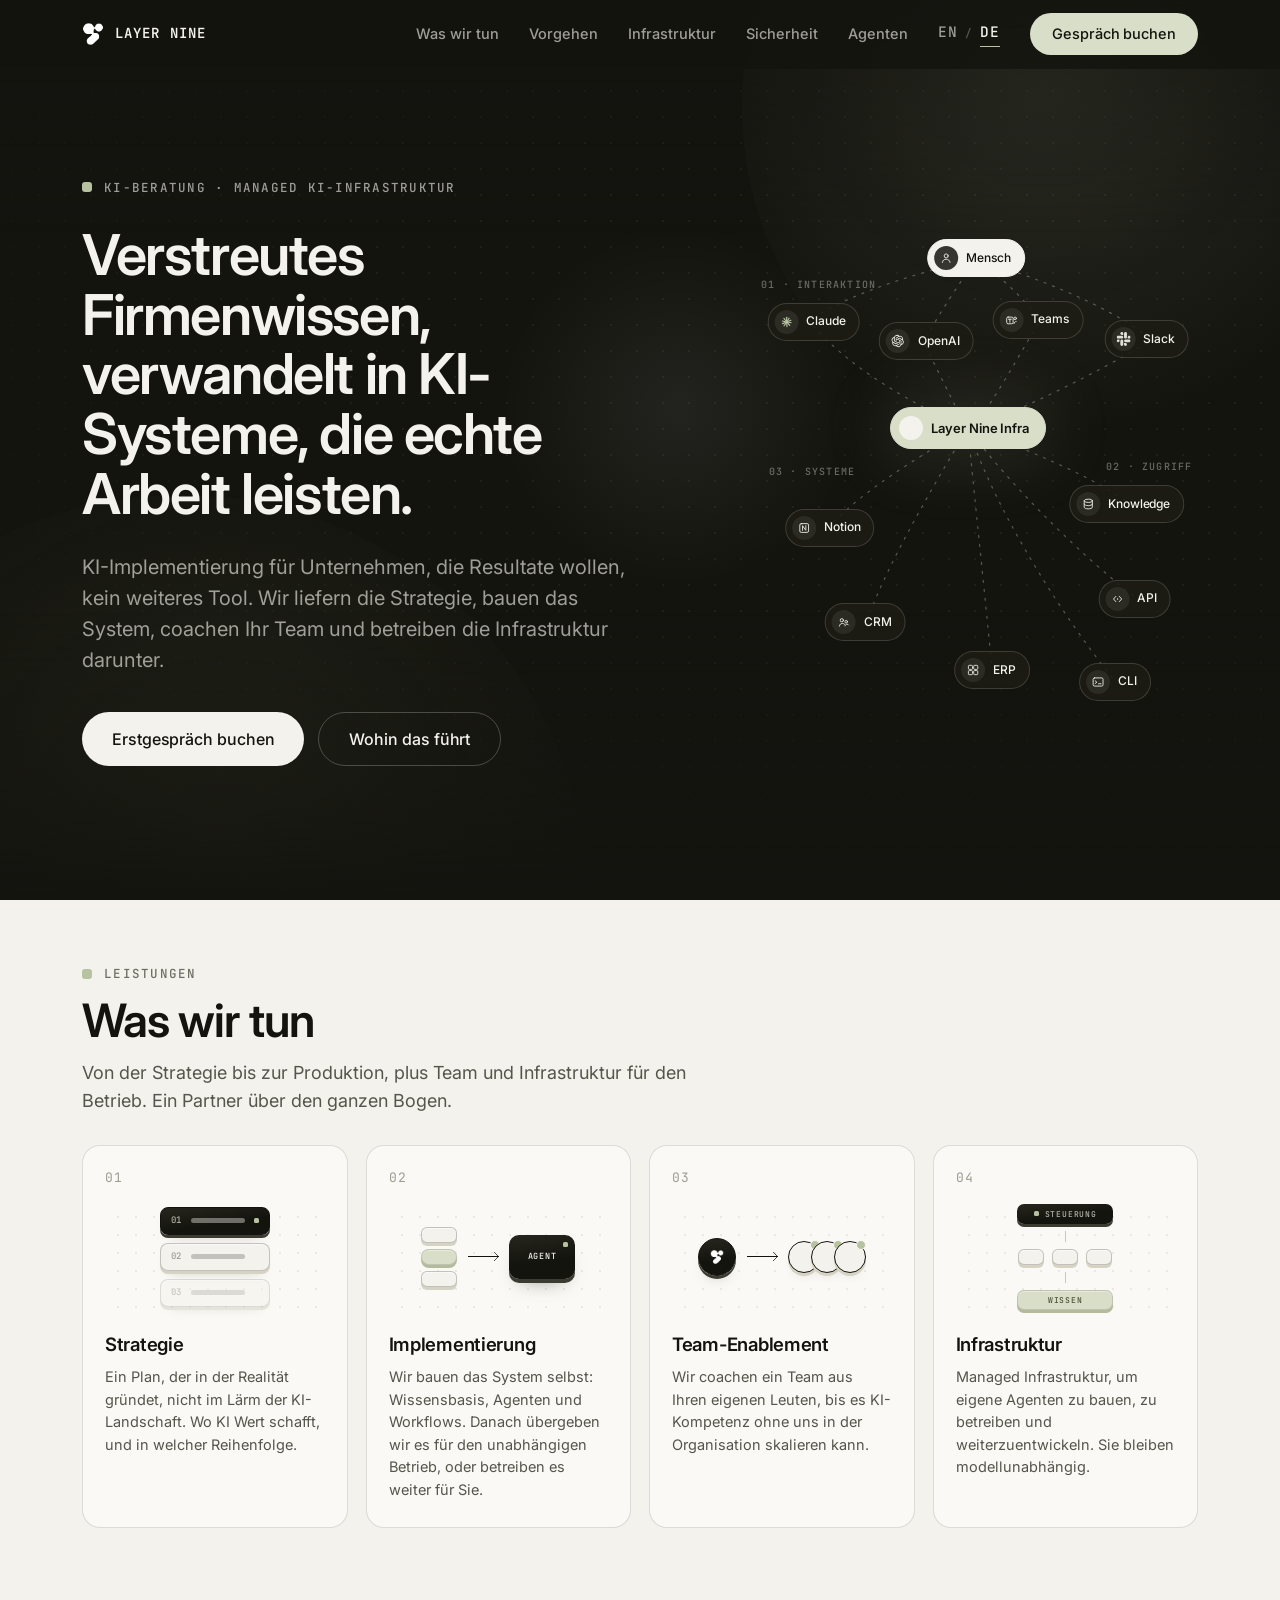
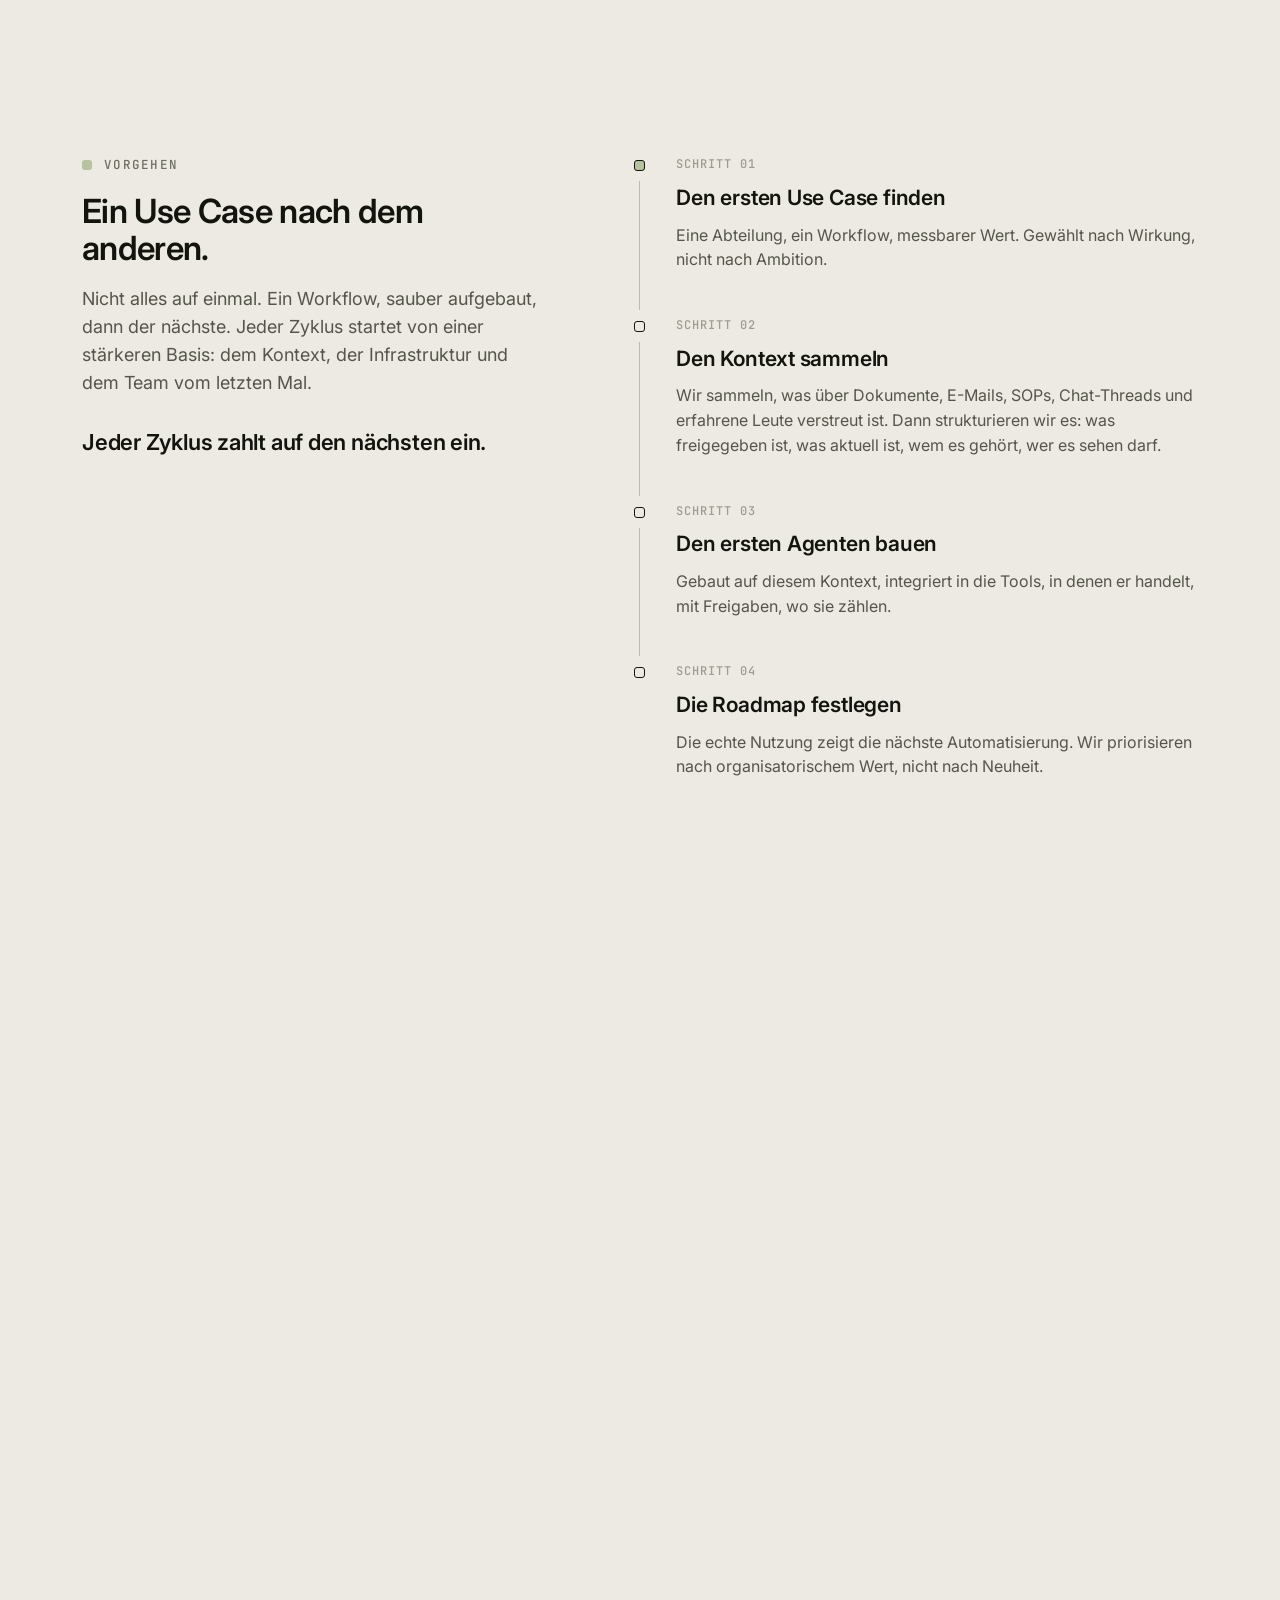
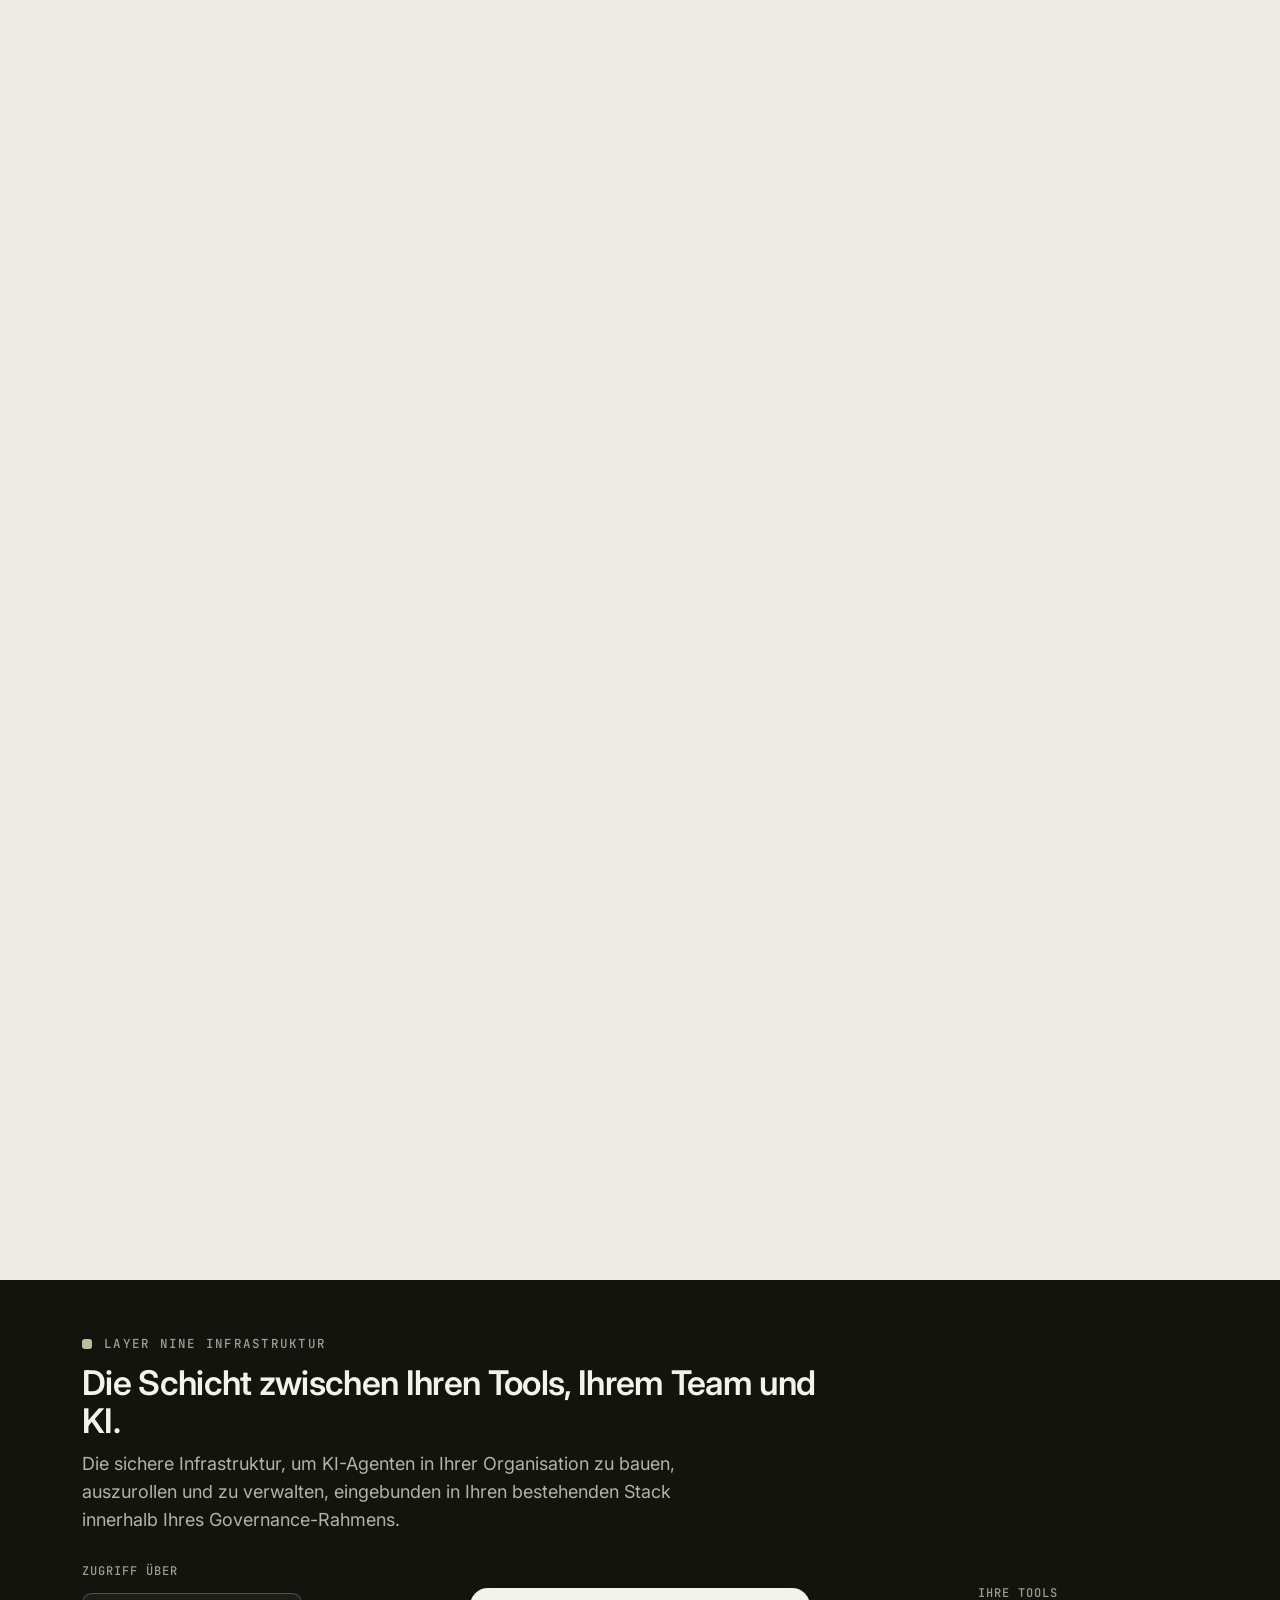
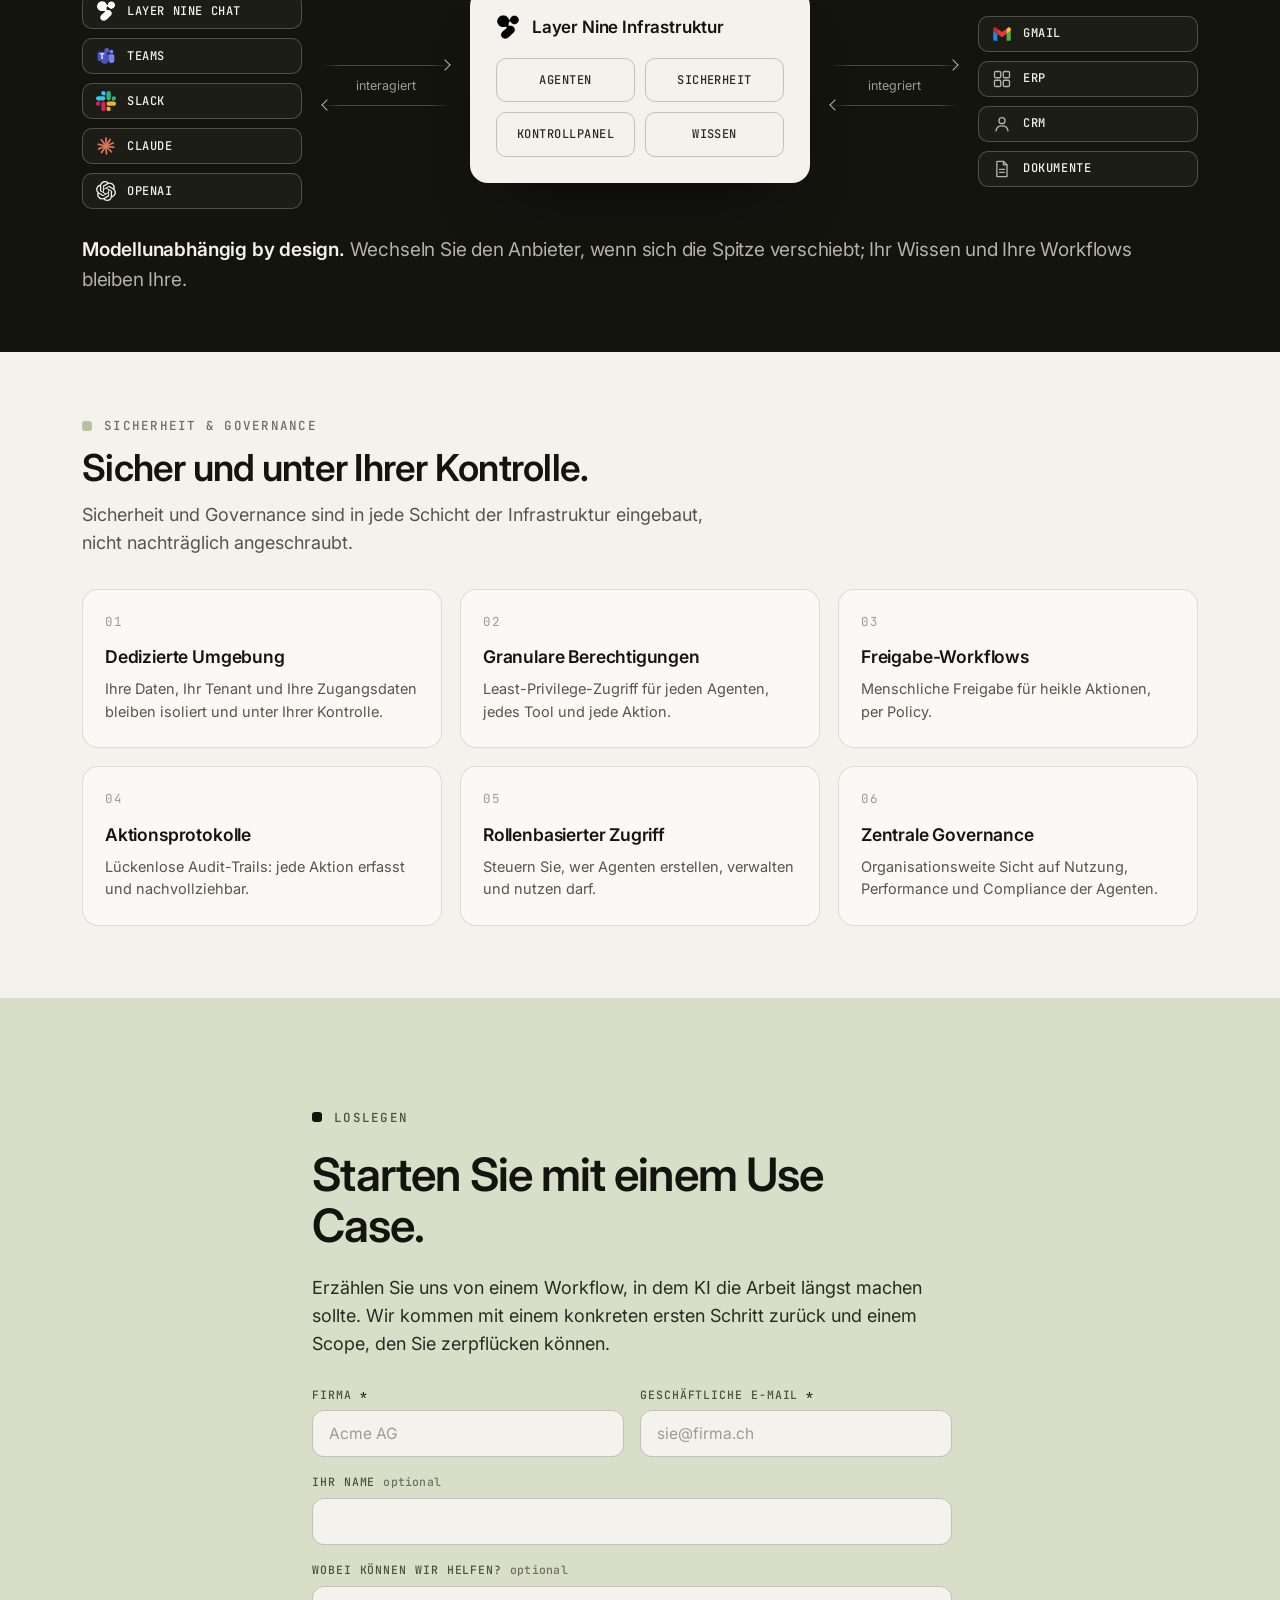
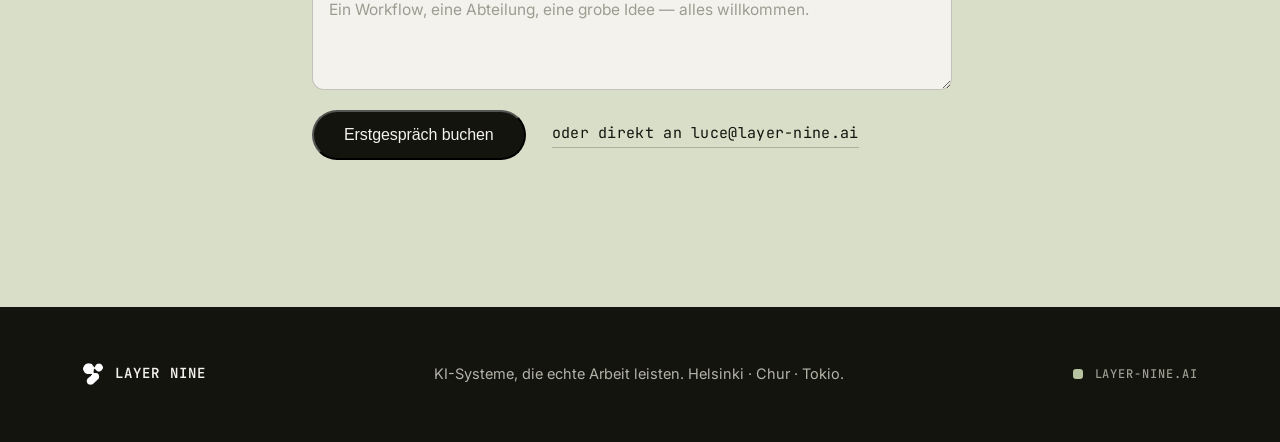
==== commit a55b50ef: "Contact form: required company/email, optional name+message, honeypot; worker endpoint sends via Res" ====
--- a/de/index.html
+++ b/de/index.html
@@ -446,10 +446,36 @@
       <p class="eyebrow eyebrow--sage"><span class="sq sq--ink"></span>Loslegen</p>
       <h2 class="h2 cta__title">Starten Sie mit einem Use Case.</h2>
       <p class="section__sub cta__sub">Erzählen Sie uns von einem Workflow, in dem KI die Arbeit längst machen sollte. Wir kommen mit einem konkreten ersten Schritt zurück und einem Scope, den Sie zerpflücken können.</p>
-      <div class="cta__actions">
-        <a class="pill pill--dark pill--lg" href="mailto:hello@layer9.ai?subject=Erstgespr%C3%A4ch">Erstgespräch buchen</a>
-        <a class="cta__mail" href="mailto:hello@layer9.ai">hello@layer9.ai</a>
-      </div>
+      <form class="form" id="contactForm" novalidate
+            data-msg-success="Danke — wir melden uns innerhalb eines Arbeitstages."
+            data-msg-error="Beim Senden ist etwas schiefgelaufen. Ihr E-Mail-Programm wurde stattdessen geöffnet."
+            data-msg-invalid="Bitte Firmenname und eine gültige geschäftliche E-Mail angeben."
+            data-subject="Anfrage Erstgespräch">
+        <div class="form__row">
+          <div class="form__field">
+            <label class="form__label" for="cf-company">Firma <em>*</em></label>
+            <input class="form__input" id="cf-company" name="company" type="text" required autocomplete="organization" placeholder="Acme AG" />
+          </div>
+          <div class="form__field">
+            <label class="form__label" for="cf-email">Geschäftliche E-Mail <em>*</em></label>
+            <input class="form__input" id="cf-email" name="email" type="email" required autocomplete="email" placeholder="sie@firma.ch" />
+          </div>
+        </div>
+        <div class="form__field">
+          <label class="form__label" for="cf-name">Ihr Name <span>optional</span></label>
+          <input class="form__input" id="cf-name" name="name" type="text" autocomplete="name" />
+        </div>
+        <div class="form__field">
+          <label class="form__label" for="cf-help">Wobei können wir helfen? <span>optional</span></label>
+          <textarea class="form__input form__input--area" id="cf-help" name="help" rows="4" placeholder="Ein Workflow, eine Abteilung, eine grobe Idee — alles willkommen."></textarea>
+        </div>
+        <input class="form__hp" type="text" name="website" tabindex="-1" autocomplete="off" aria-hidden="true" />
+        <div class="cta__actions">
+          <button class="pill pill--dark pill--lg" type="submit">Erstgespräch buchen</button>
+          <a class="cta__mail" href="mailto:luce@layer-nine.ai">oder direkt an luce@layer-nine.ai</a>
+        </div>
+        <p class="form__status" role="status" aria-live="polite"></p>
+      </form>
     </div>
   </section>
 
--- a/styles.css
+++ b/styles.css
@@ -1240,10 +1240,11 @@
 .split--pin .split__side { position: static; }
 
 .step-list--scrolly .step {
-  opacity: 0.28;
-  transition: opacity 0.45s ease;
-}
-.step-list--scrolly .step.is-on { opacity: 1; }
+  opacity: 0;
+  transform: translateY(26px);
+  transition: opacity 0.55s ease, transform 0.55s var(--ease-swift);
+}
+.step-list--scrolly .step.is-on { opacity: 1; transform: none; }
 .step-list--scrolly .step__marker {
   background: var(--cream-2);
   transition: background 0.45s ease;
@@ -1462,6 +1463,64 @@
   transition: border-color 0.2s ease;
 }
 .cta__mail:hover { border-bottom-color: var(--ink); }
+
+/* contact form */
+.form {
+  width: 100%;
+  max-width: 640px;
+  display: flex;
+  flex-direction: column;
+  gap: 16px;
+  margin-top: 6px;
+}
+.form__row {
+  display: grid;
+  grid-template-columns: 1fr 1fr;
+  gap: 16px;
+}
+.form__field { display: flex; flex-direction: column; gap: 7px; }
+.form__label {
+  font-family: var(--font-mono);
+  font-size: 11.5px;
+  font-weight: 500;
+  letter-spacing: 0.08em;
+  text-transform: uppercase;
+  color: var(--sage-deep);
+}
+.form__label em { font-style: normal; color: var(--ink); }
+.form__label span { text-transform: none; letter-spacing: 0.02em; color: var(--muted); }
+.form__input {
+  width: 100%;
+  border: 1px solid var(--line-strong);
+  border-radius: 12px;
+  background: var(--cream);
+  padding: 13px 16px;
+  font-family: var(--font-sans);
+  font-size: 15.5px;
+  color: var(--ink);
+  transition: border-color 0.2s ease, box-shadow 0.2s ease;
+}
+.form__input::placeholder { color: var(--muted-2); }
+.form__input:focus {
+  outline: none;
+  border-color: var(--sage-deep);
+  box-shadow: 0 0 0 3px rgba(74, 82, 56, 0.15);
+}
+.form__input--area { resize: vertical; min-height: 96px; }
+.form__input.is-invalid { border-color: #a04b3c; box-shadow: 0 0 0 3px rgba(160, 75, 60, 0.14); }
+.form__hp { position: absolute; left: -9999px; width: 1px; height: 1px; opacity: 0; }
+.form .cta__actions { margin-top: 4px; }
+.form__status { font-size: 15px; font-weight: 500; color: var(--sage-deep); min-height: 1.4em; margin: 0; }
+.form__status.is-error { color: #a04b3c; }
+.form.is-sent .form__row,
+.form.is-sent .form__field,
+.form.is-sent .form__hp,
+.form.is-sent .cta__actions { display: none; }
+.form.is-sent .form__status { font-size: 18px; }
+
+@media (max-width: 680px) {
+  .form__row { grid-template-columns: 1fr; }
+}
 
 /* ---------- footer ---------- */
 
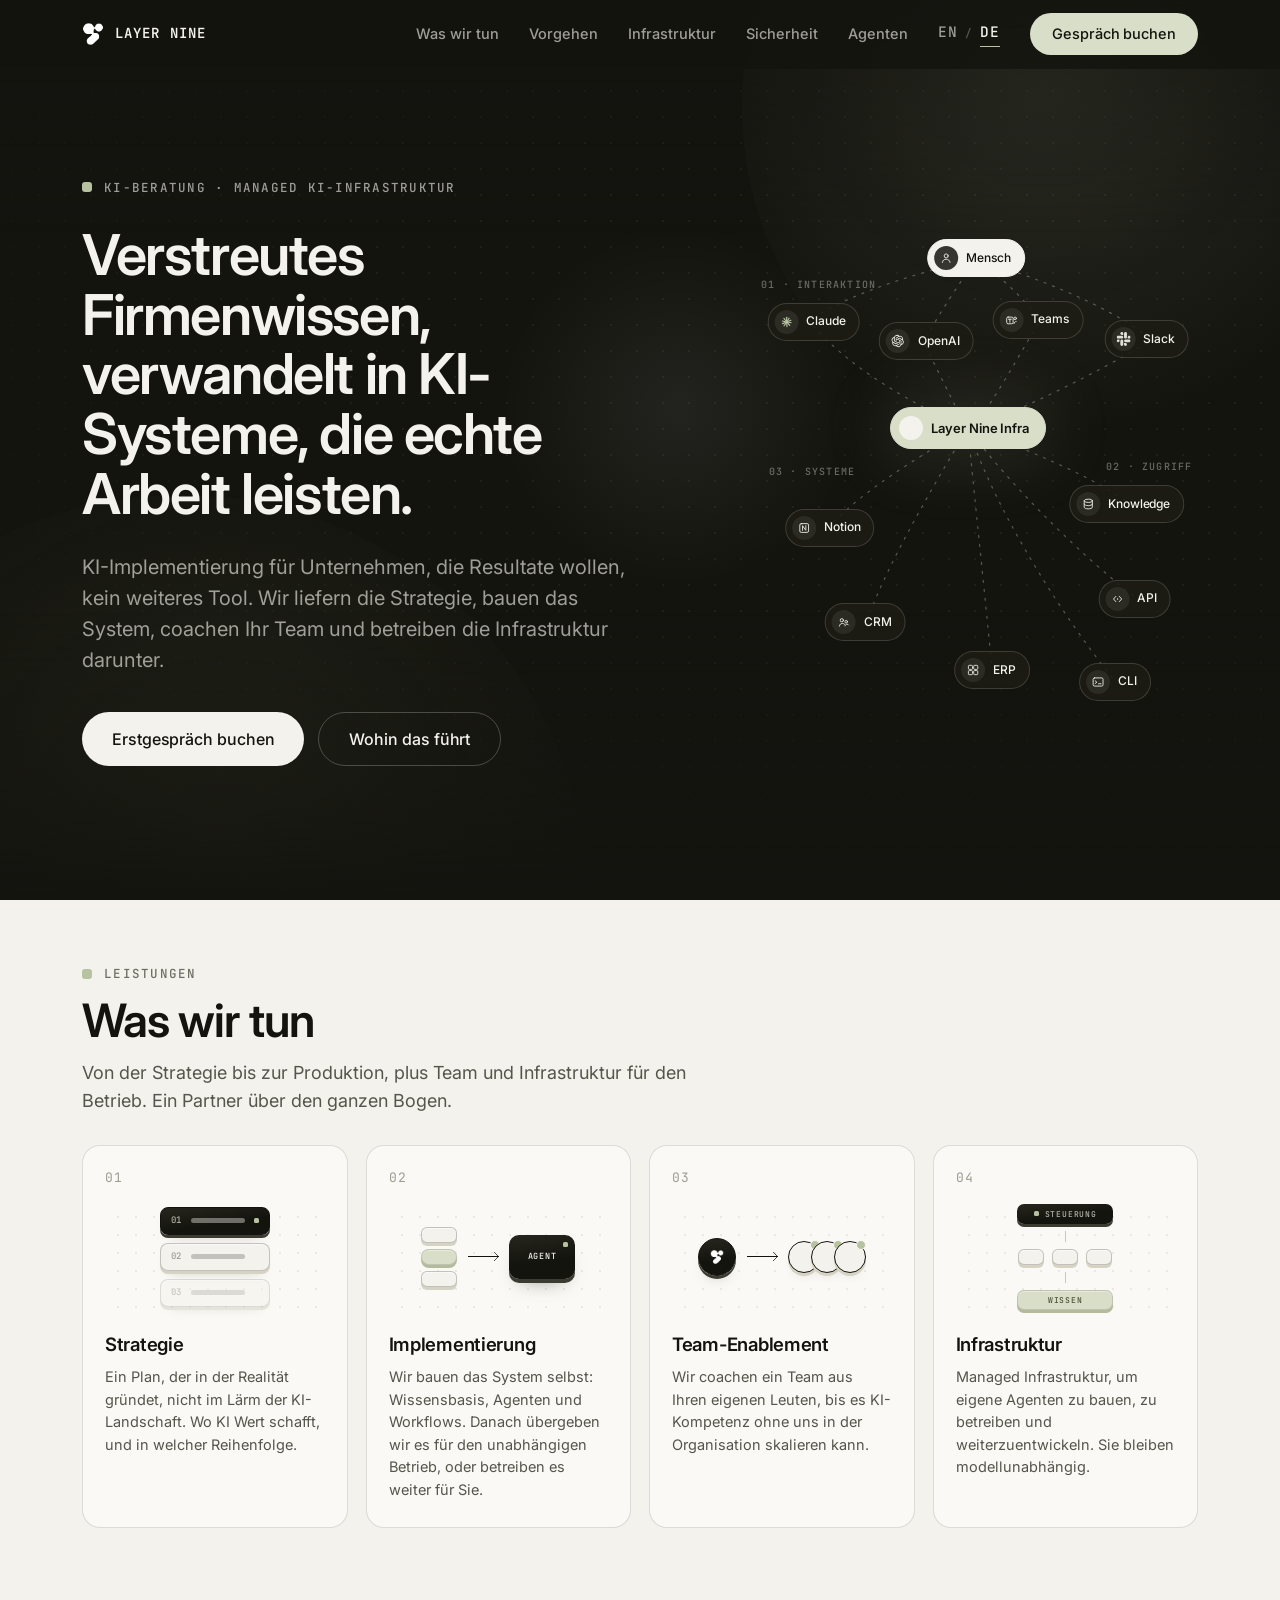
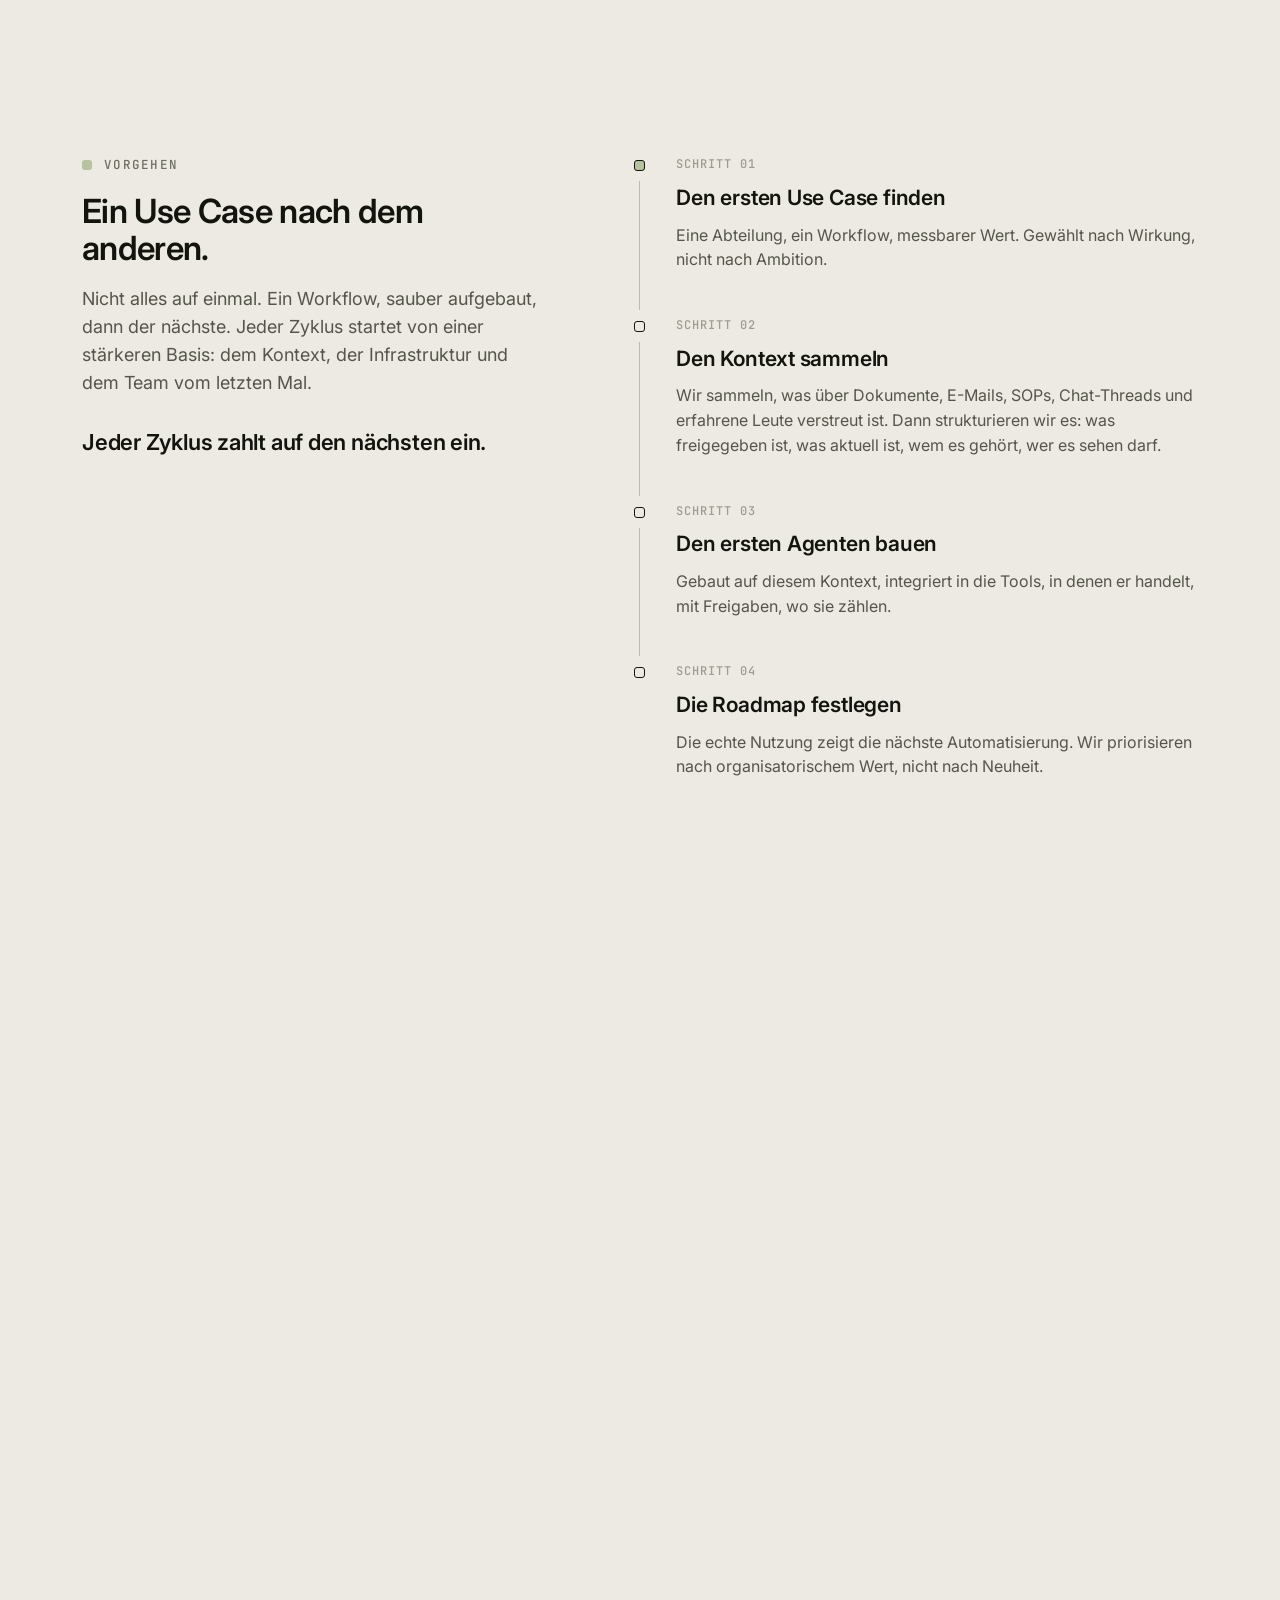
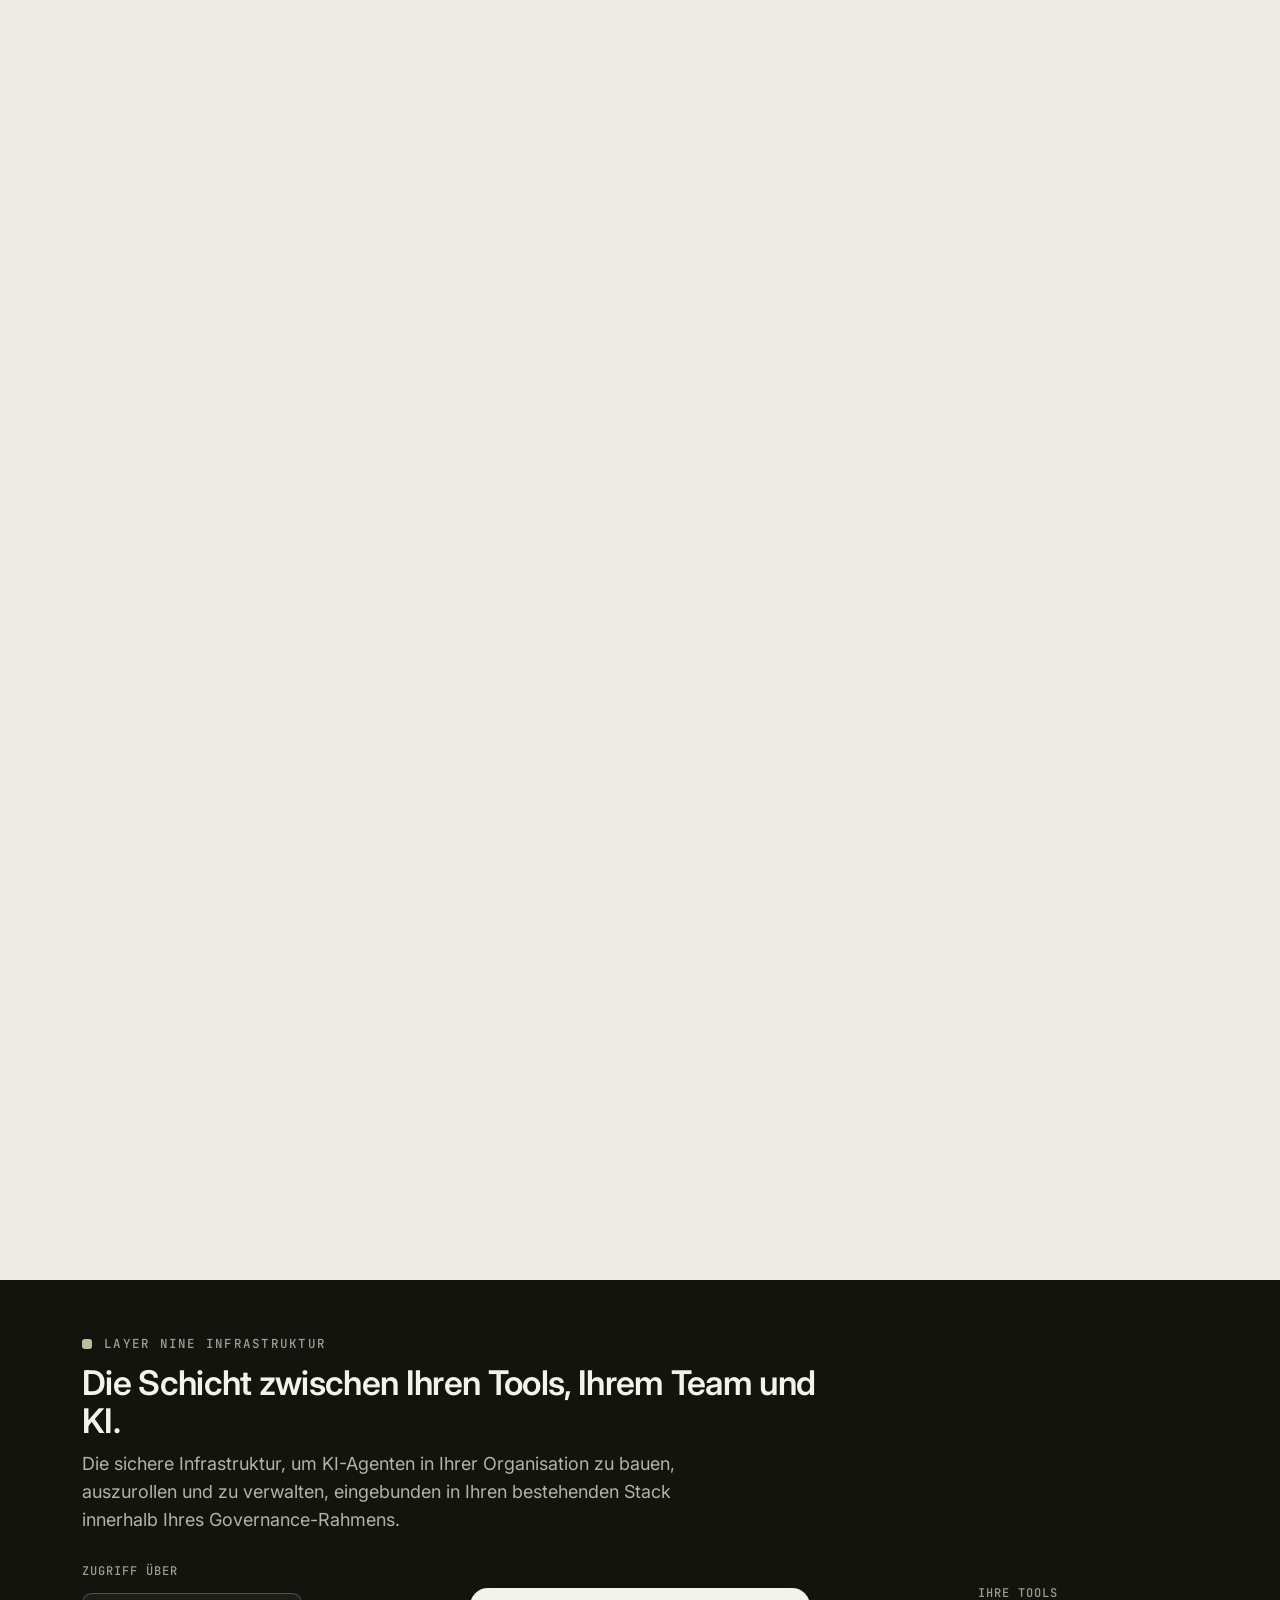
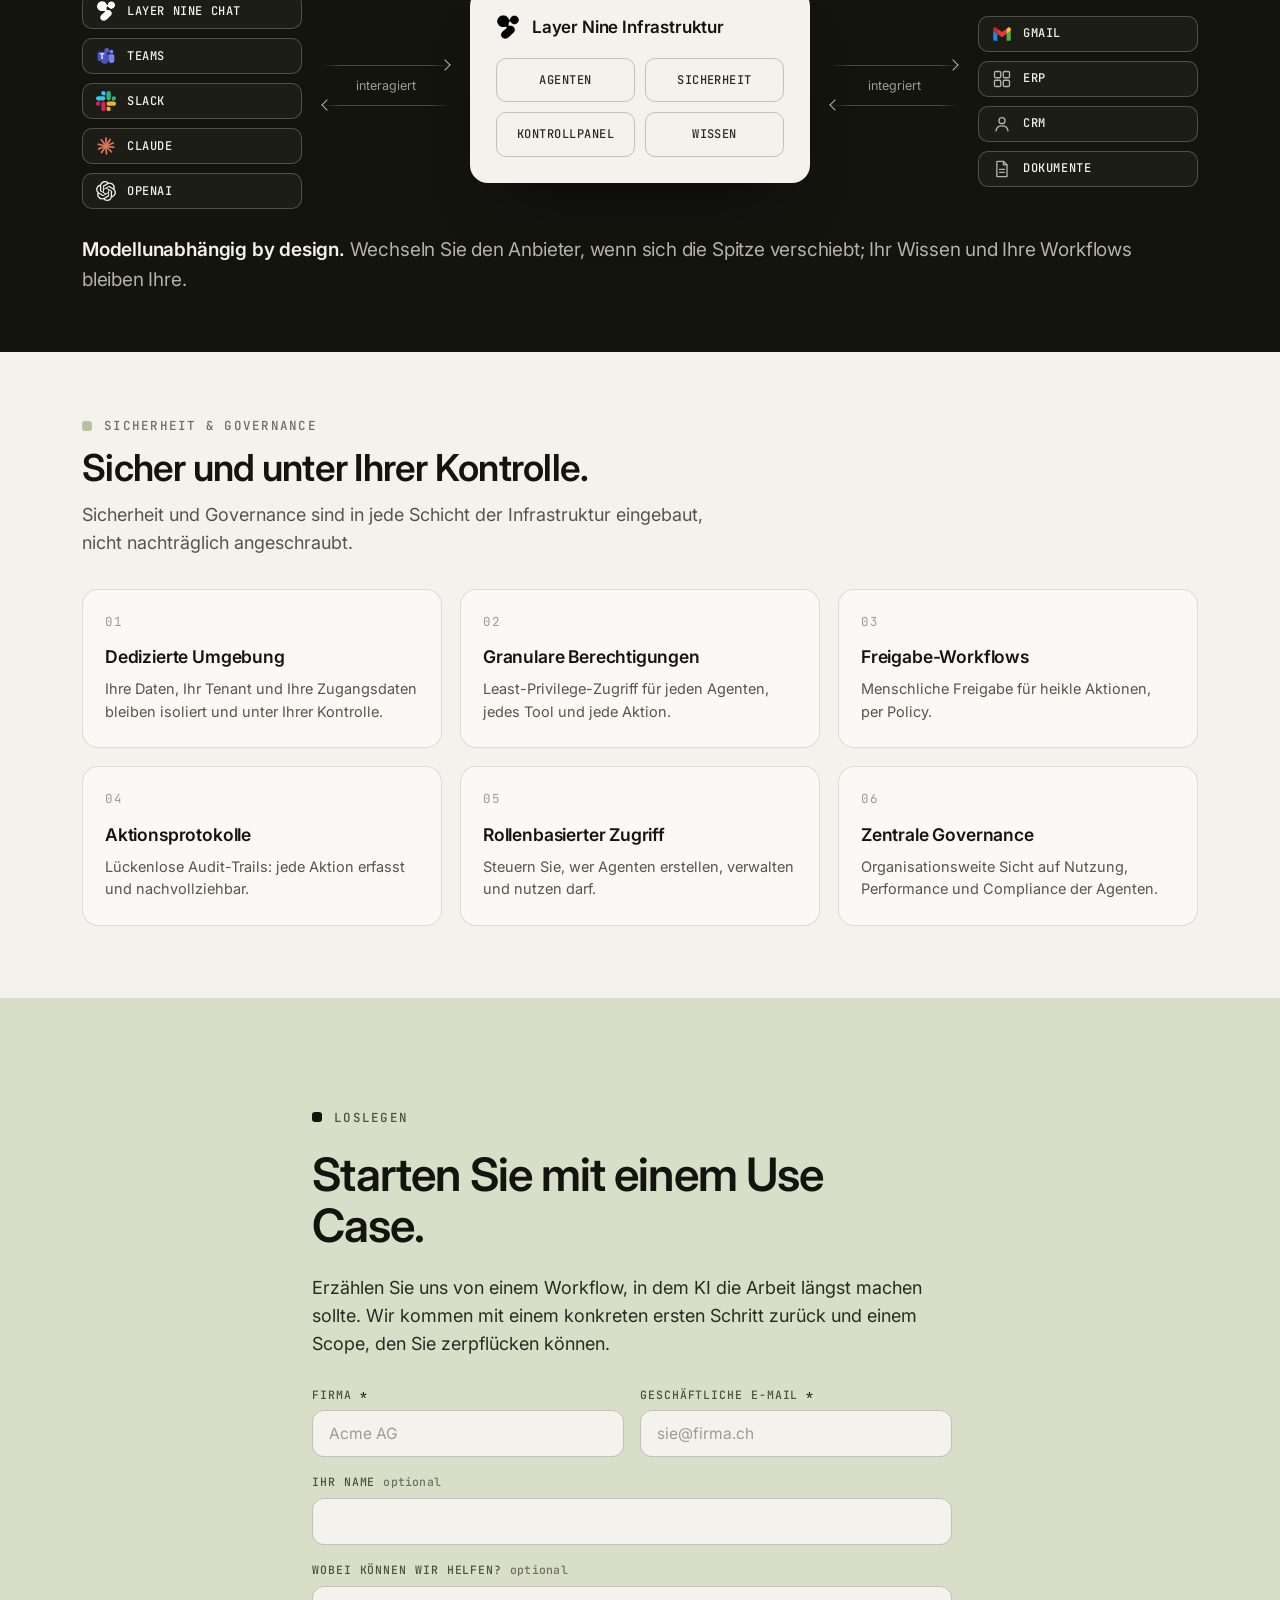
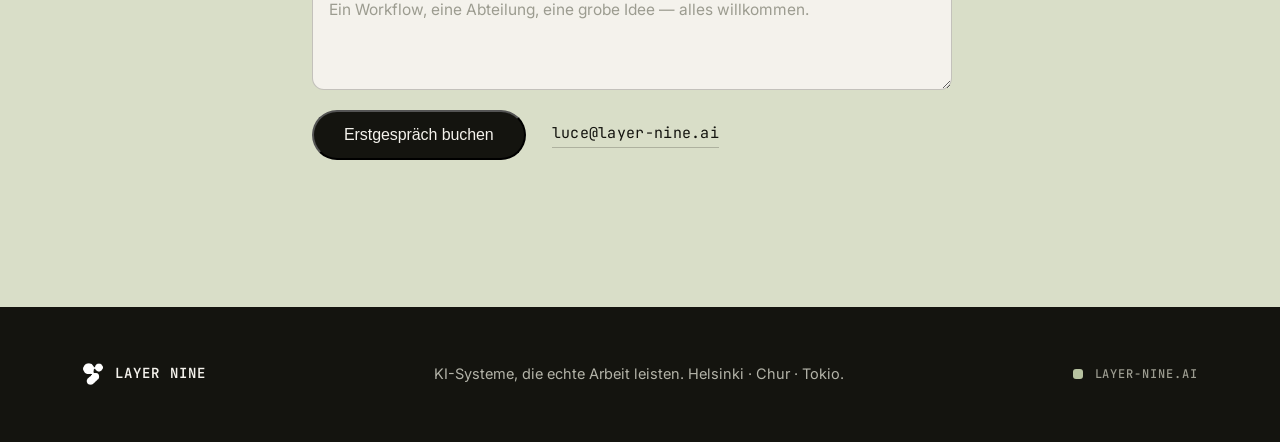
==== commit 547ef591: "Contact form: link shows just luce@layer-nine.ai" ====
--- a/de/index.html
+++ b/de/index.html
@@ -472,7 +472,7 @@
         <input class="form__hp" type="text" name="website" tabindex="-1" autocomplete="off" aria-hidden="true" />
         <div class="cta__actions">
           <button class="pill pill--dark pill--lg" type="submit">Erstgespräch buchen</button>
-          <a class="cta__mail" href="mailto:luce@layer-nine.ai">oder direkt an luce@layer-nine.ai</a>
+          <a class="cta__mail" href="mailto:luce@layer-nine.ai">luce@layer-nine.ai</a>
         </div>
         <p class="form__status" role="status" aria-live="polite"></p>
       </form>
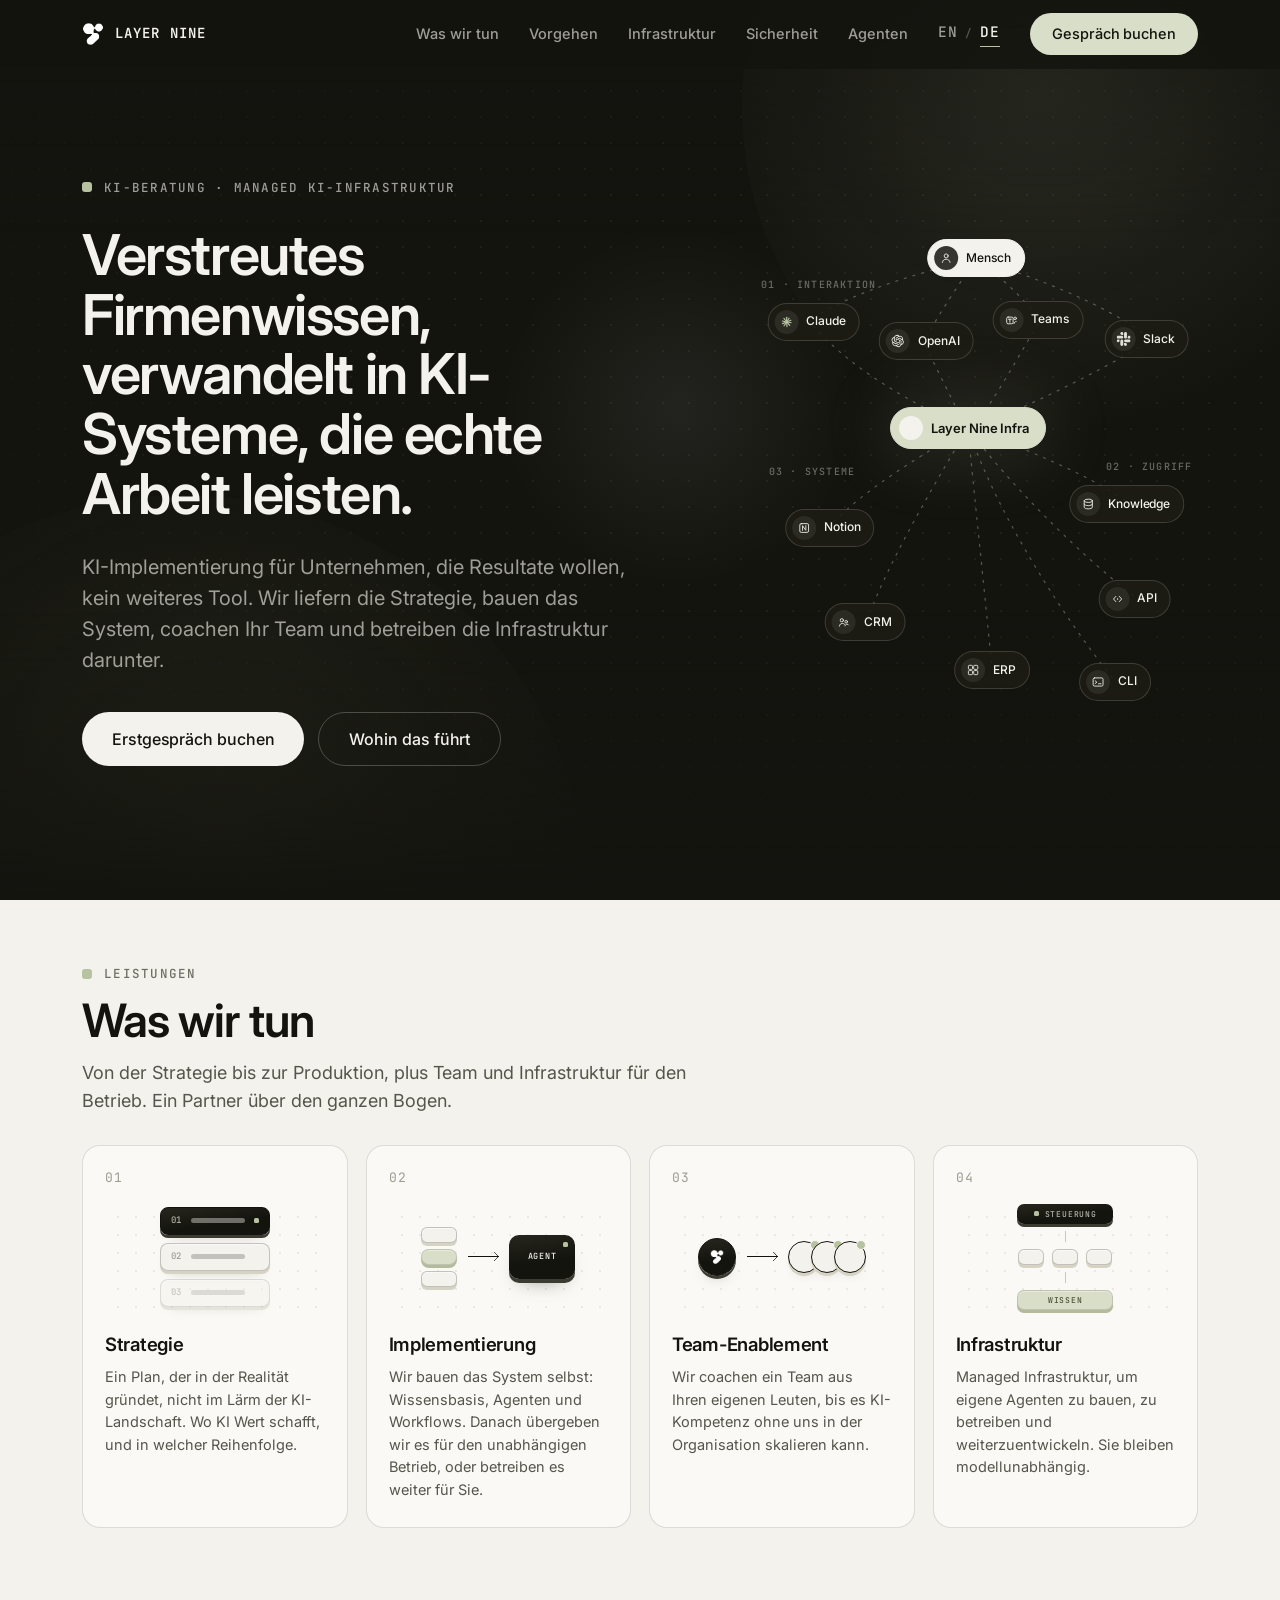
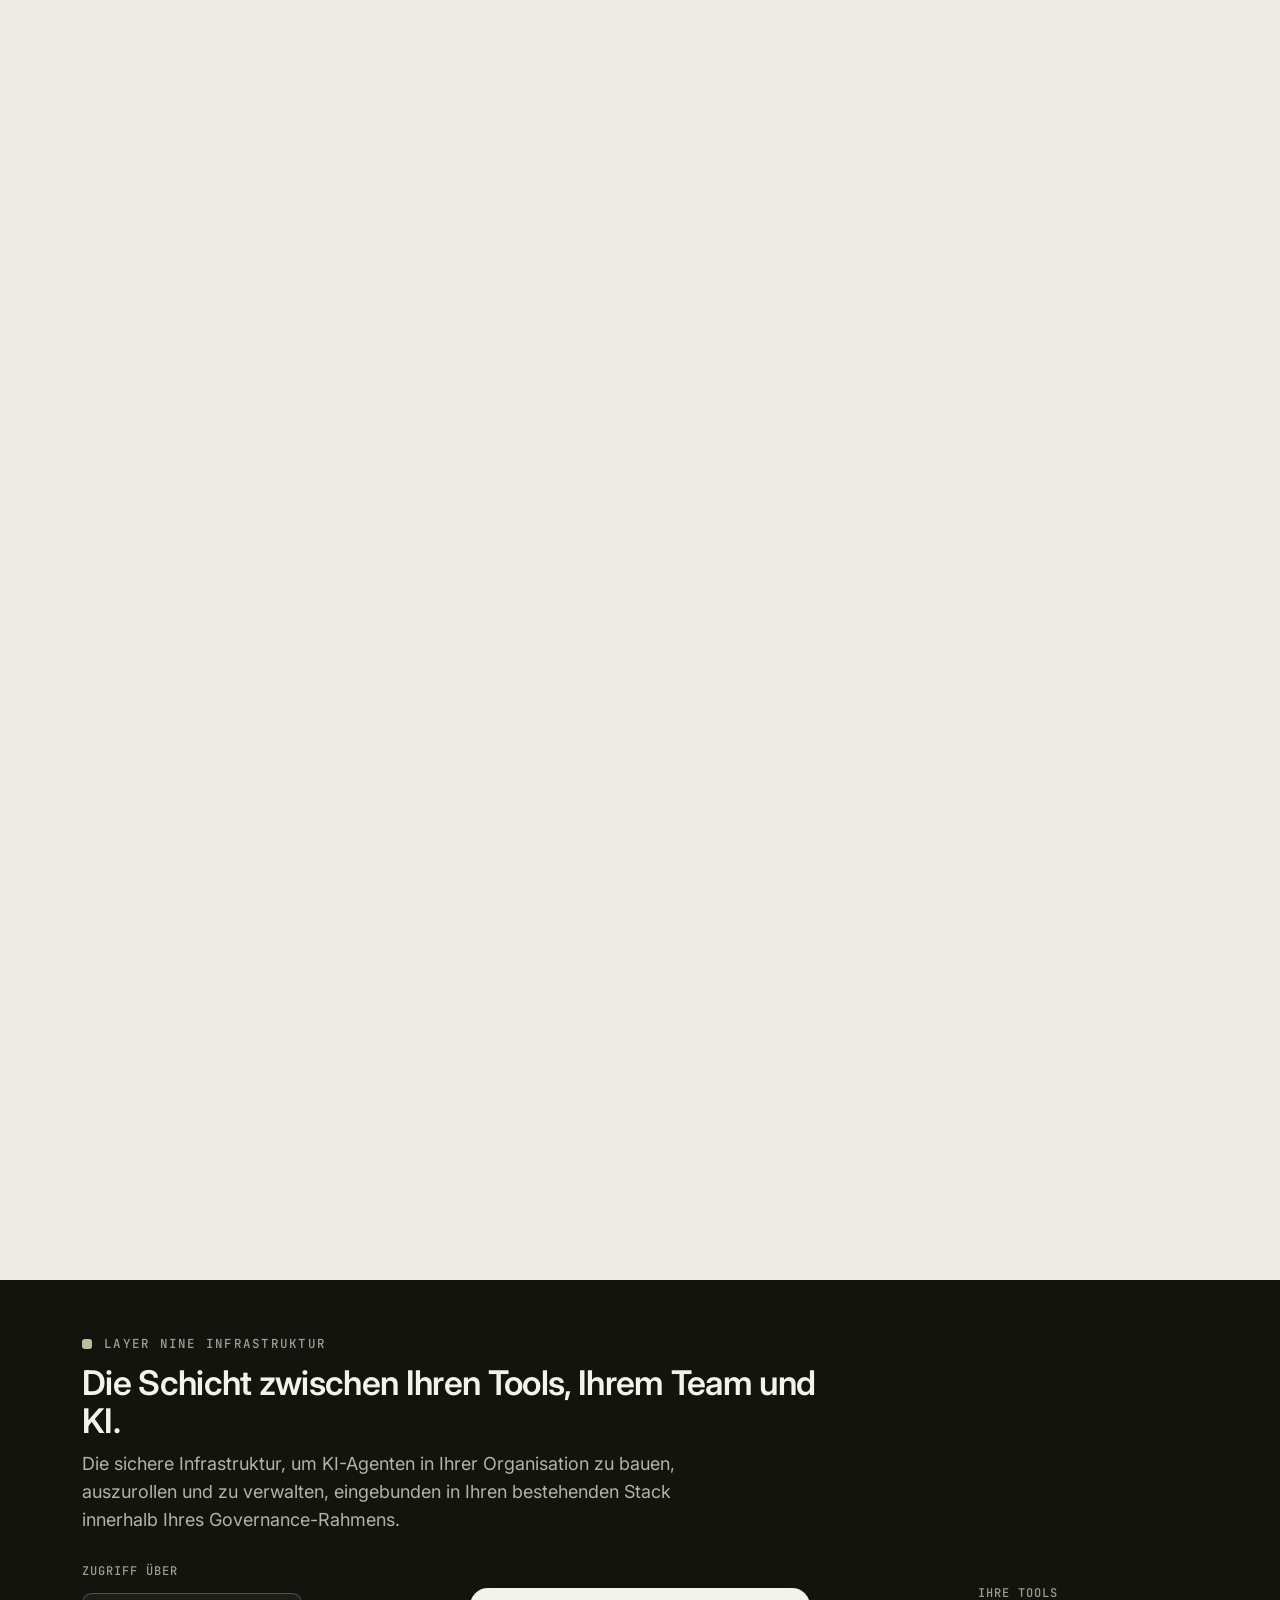
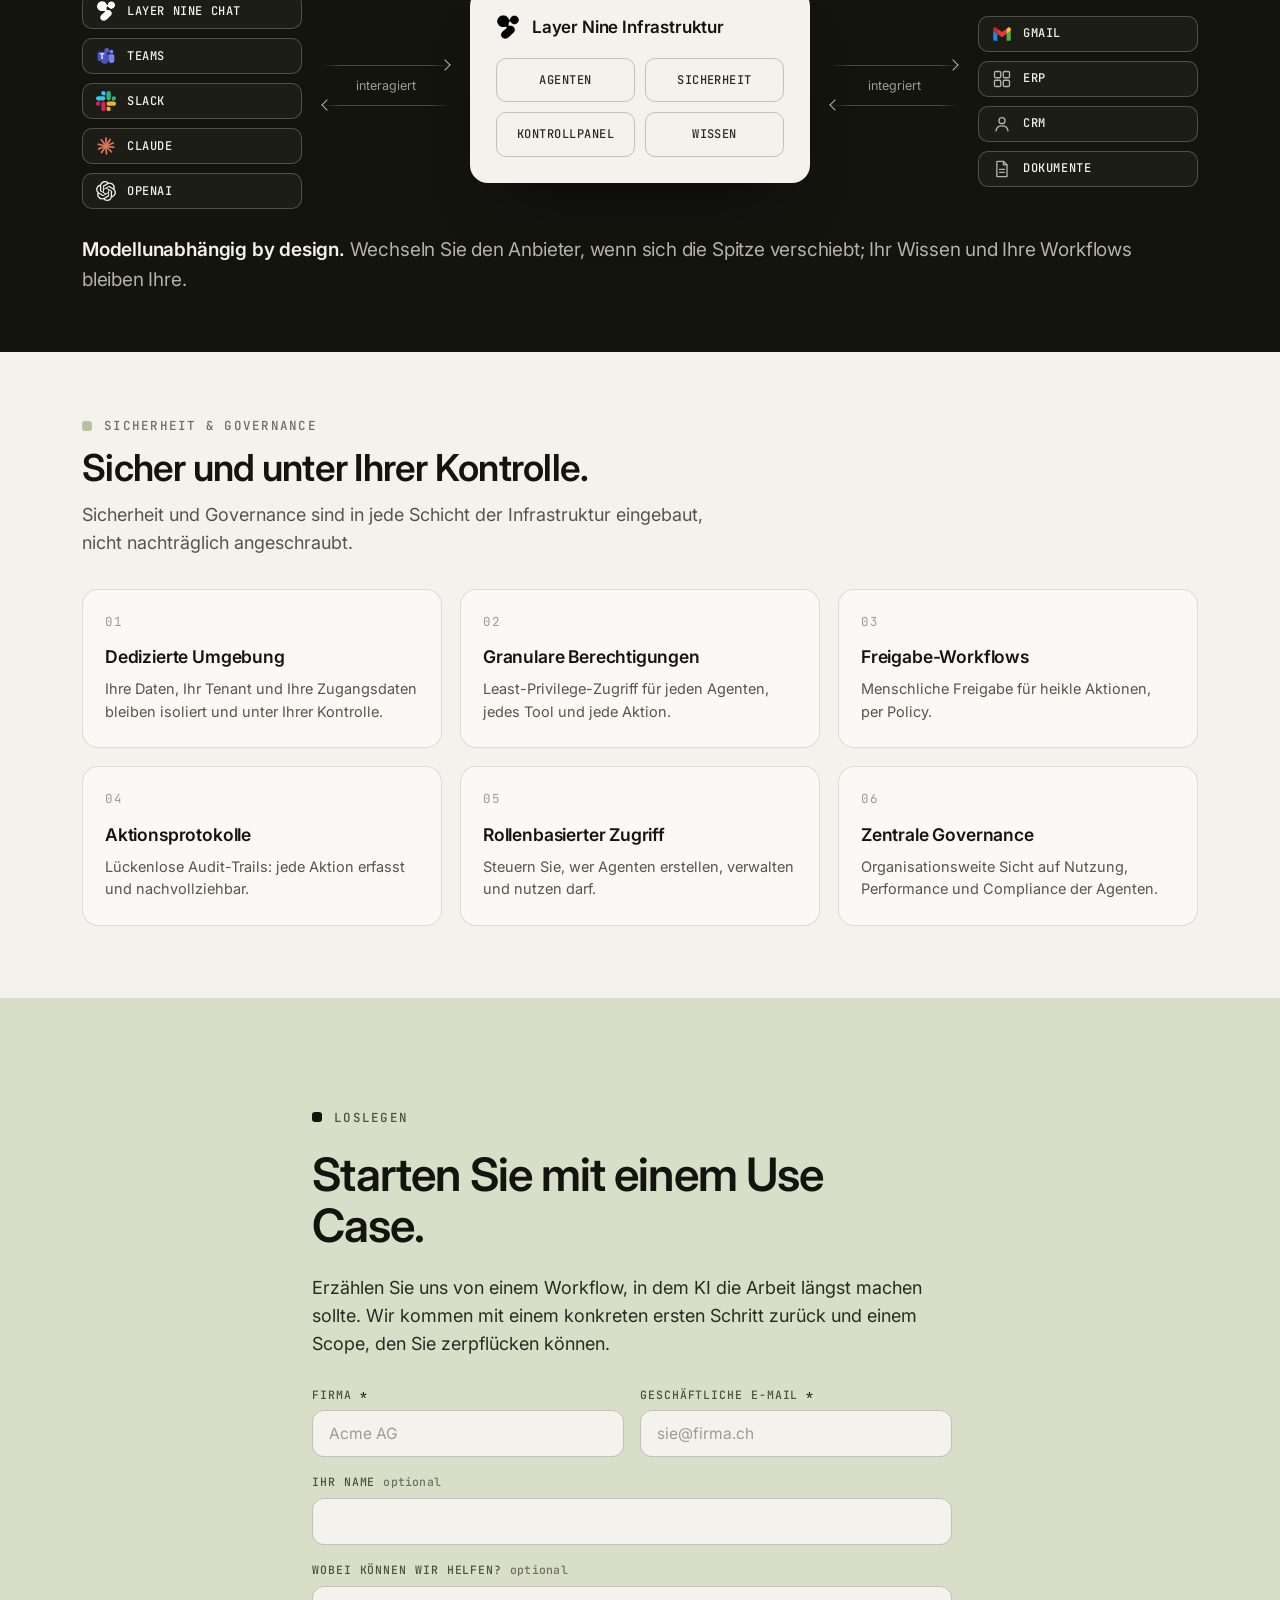
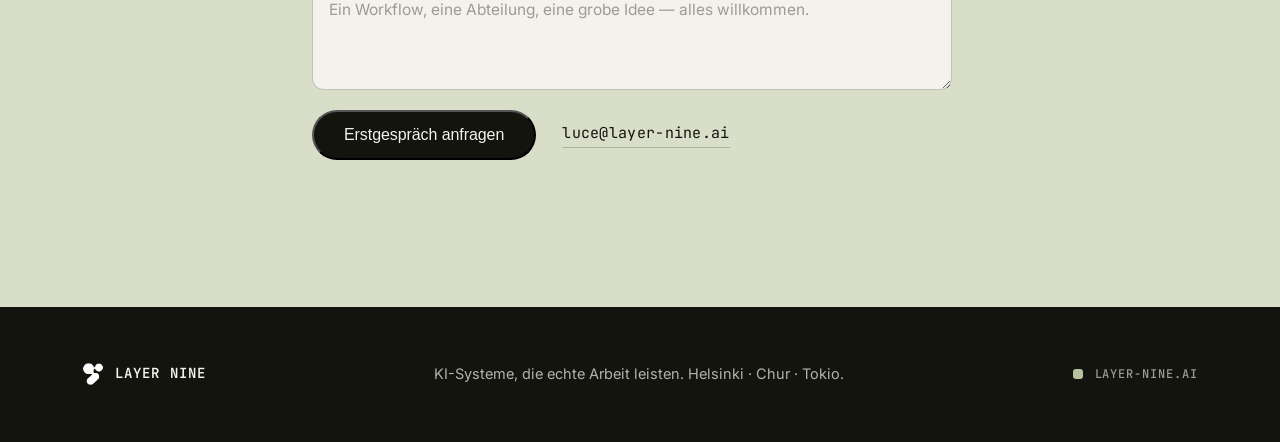
==== commit 2a78ade6: "Form submit button: Request a discovery call" ====
--- a/de/index.html
+++ b/de/index.html
@@ -14,7 +14,7 @@
 <link rel="preconnect" href="https://fonts.googleapis.com">
 <link rel="preconnect" href="https://fonts.gstatic.com" crossorigin>
 <link rel="stylesheet" href="https://fonts.googleapis.com/css2?family=Inter:wght@400;500;600;700&family=JetBrains+Mono:wght@400;500;600&display=swap">
-<link rel="stylesheet" href="../styles.css?v=1" />
+<link rel="stylesheet" href="../styles.css?v=2" />
 </head>
 <body>
 
@@ -471,7 +471,7 @@
         </div>
         <input class="form__hp" type="text" name="website" tabindex="-1" autocomplete="off" aria-hidden="true" />
         <div class="cta__actions">
-          <button class="pill pill--dark pill--lg" type="submit">Erstgespräch buchen</button>
+          <button class="pill pill--dark pill--lg" type="submit">Erstgespräch anfragen</button>
           <a class="cta__mail" href="mailto:luce@layer-nine.ai">luce@layer-nine.ai</a>
         </div>
         <p class="form__status" role="status" aria-live="polite"></p>
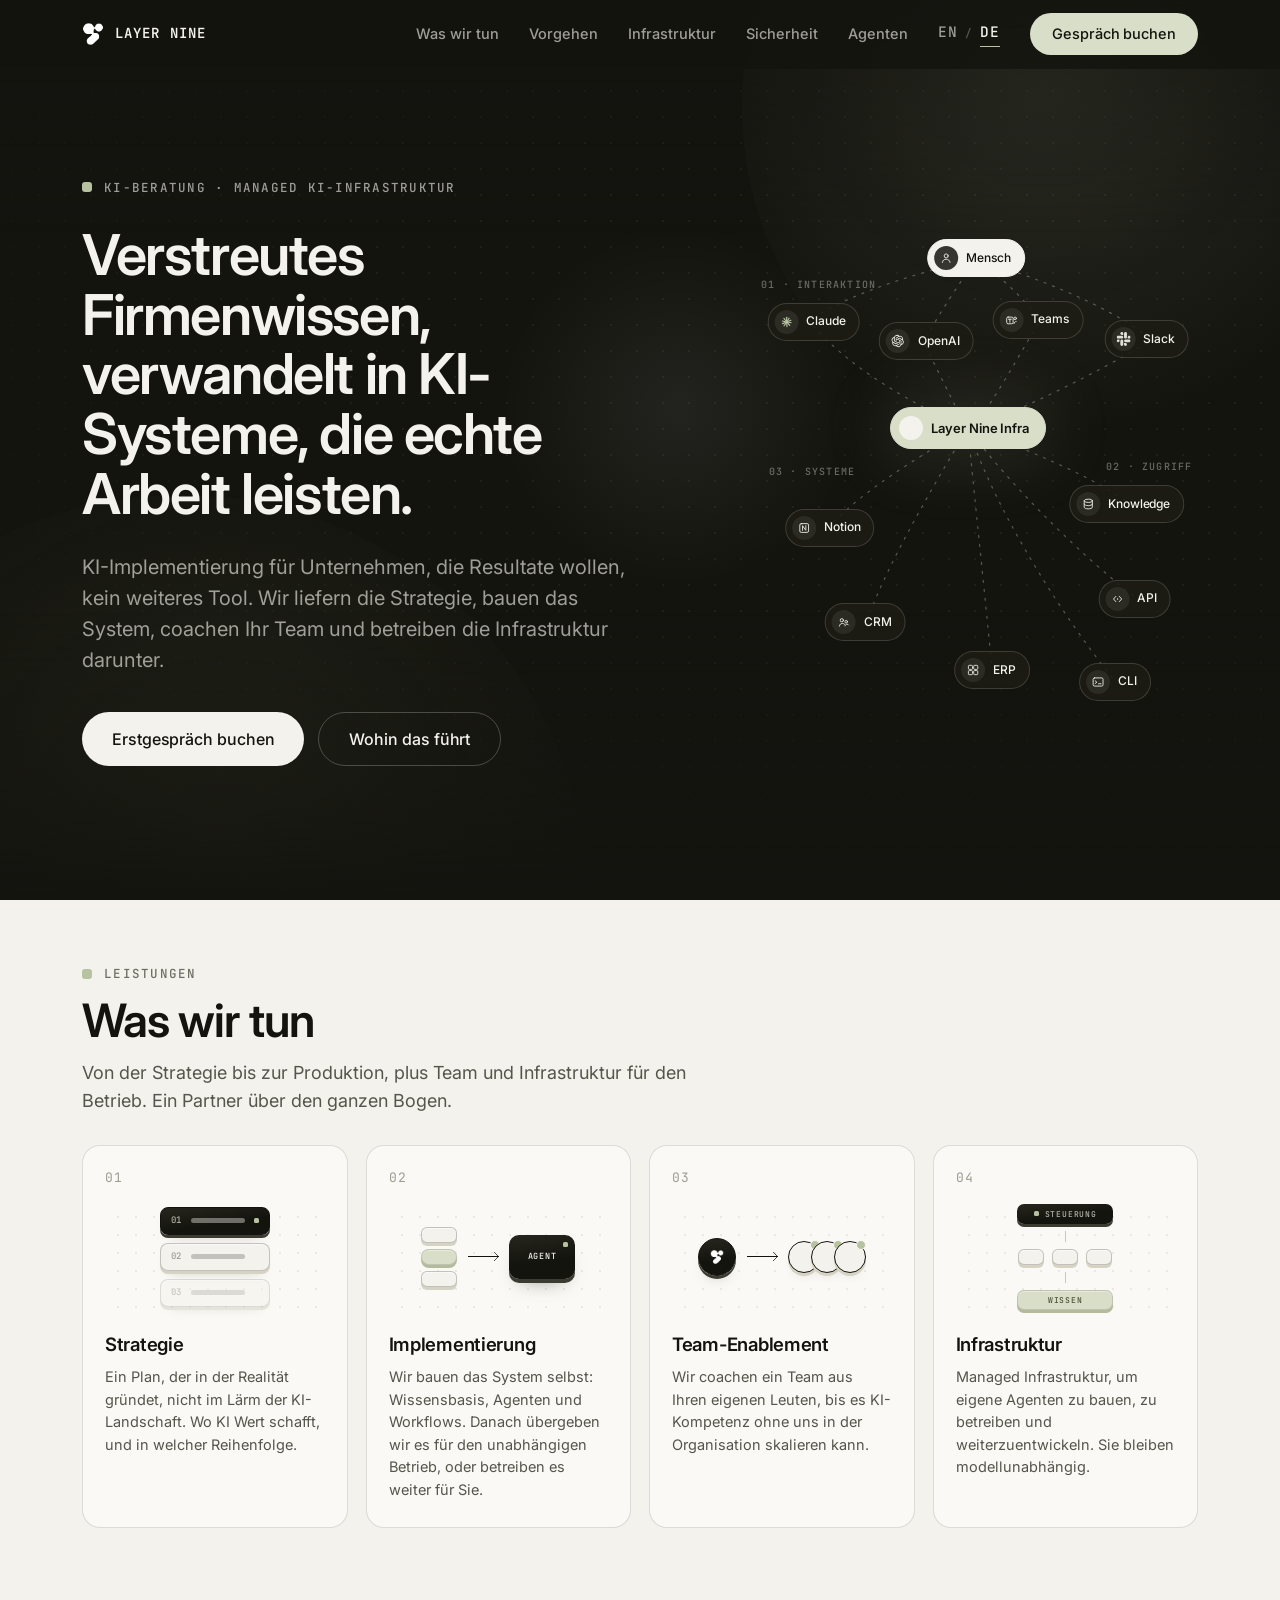
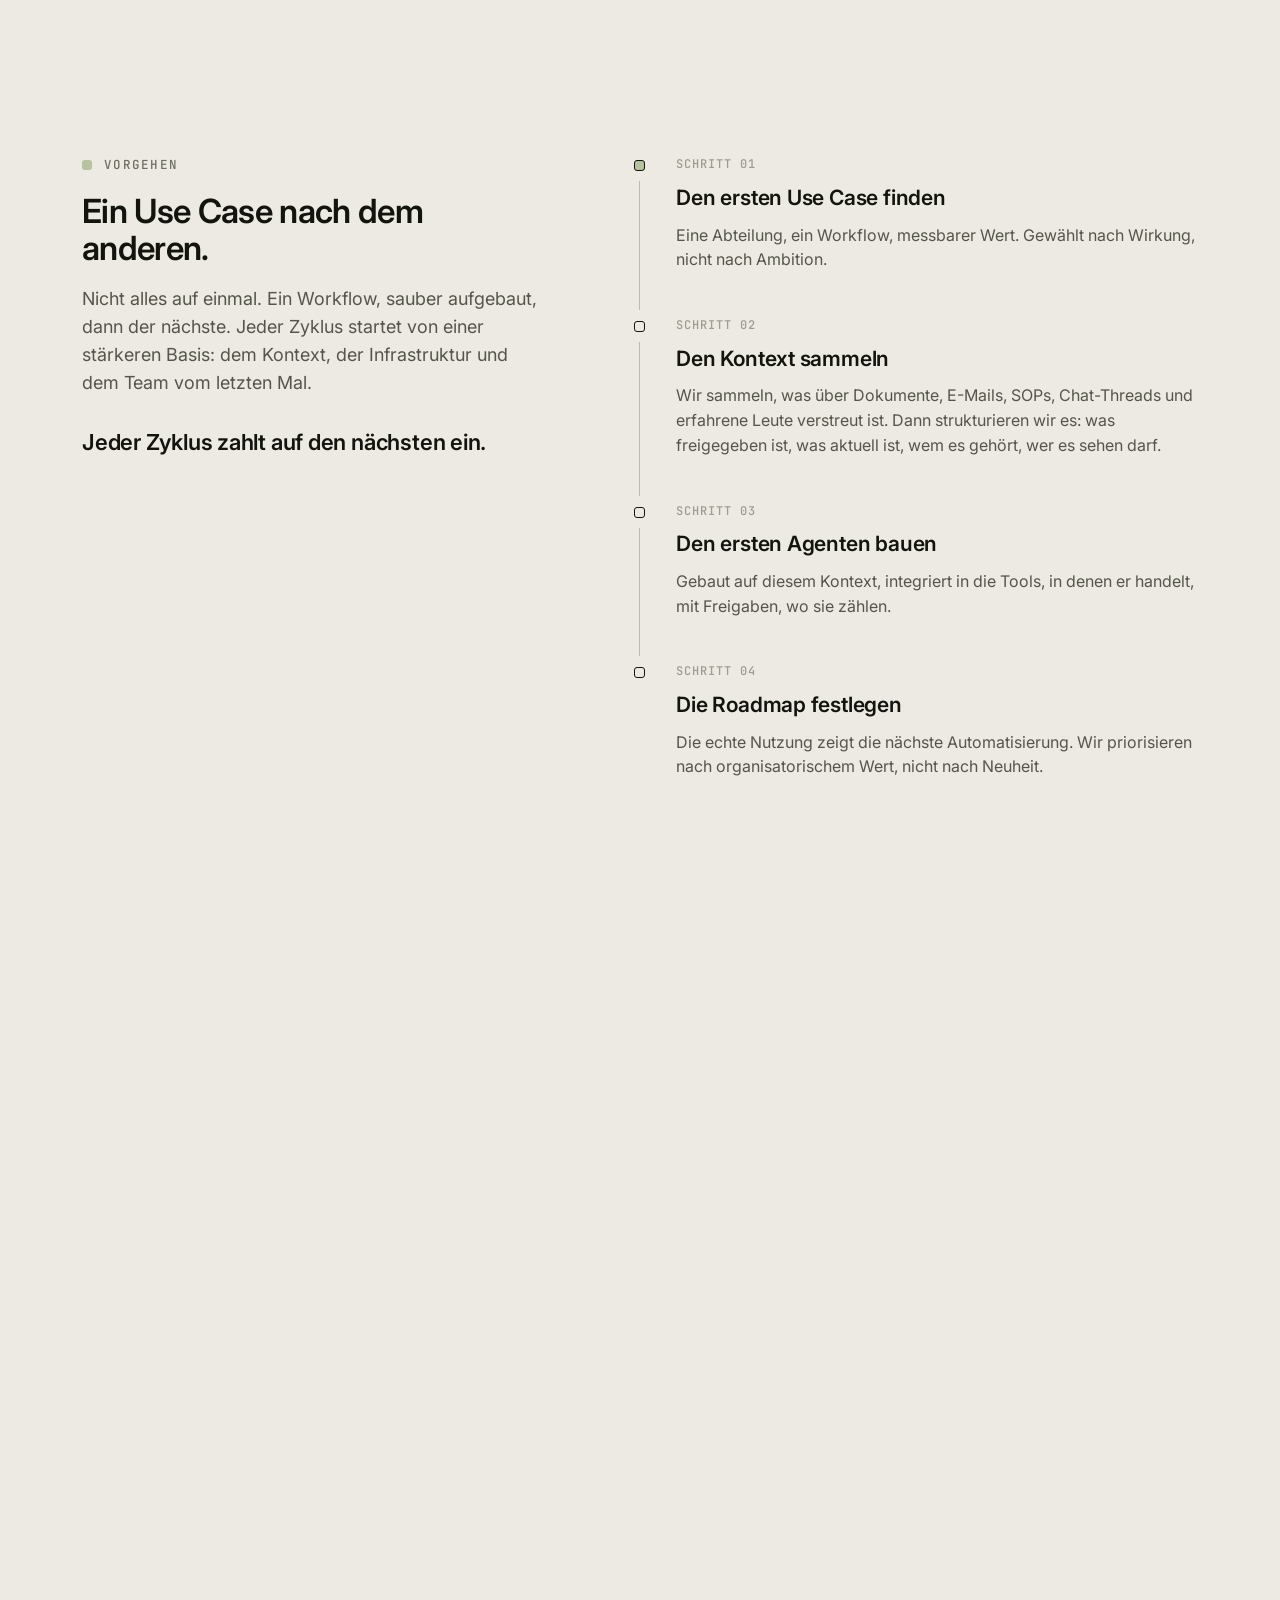
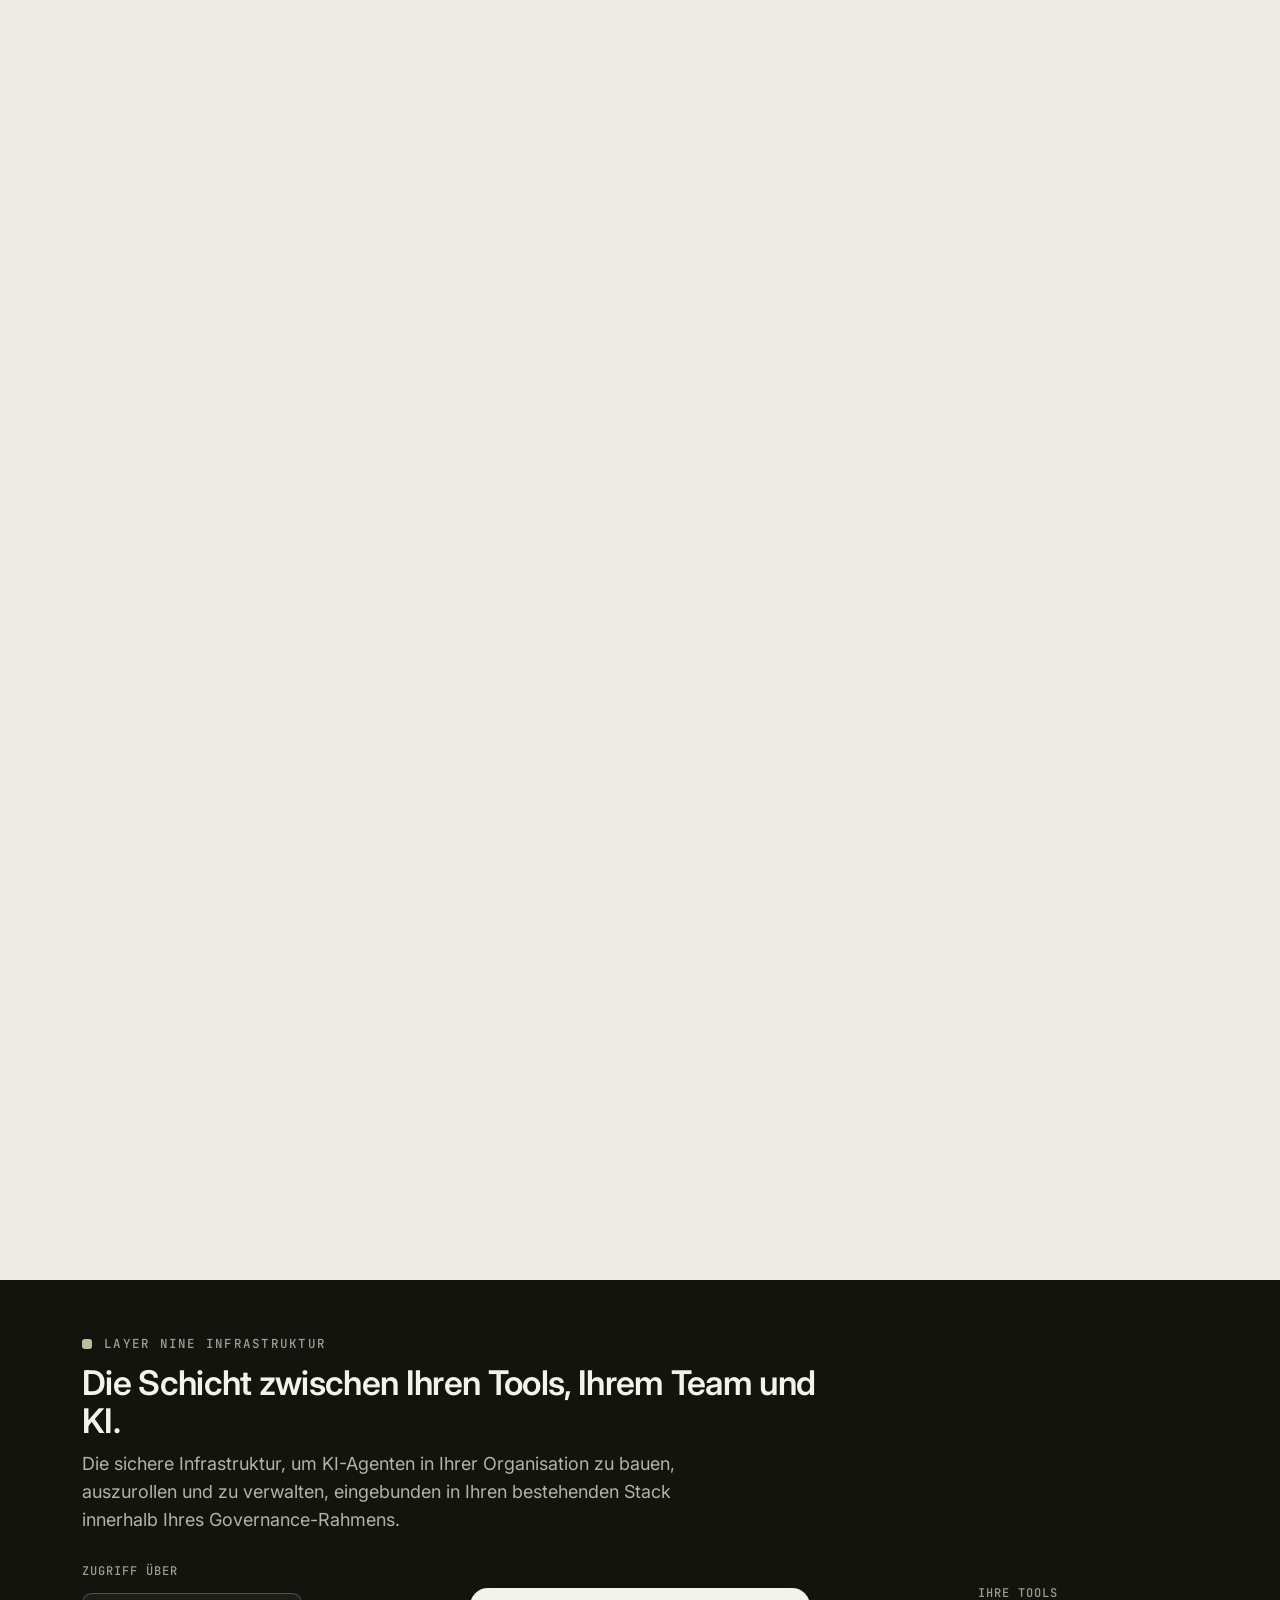
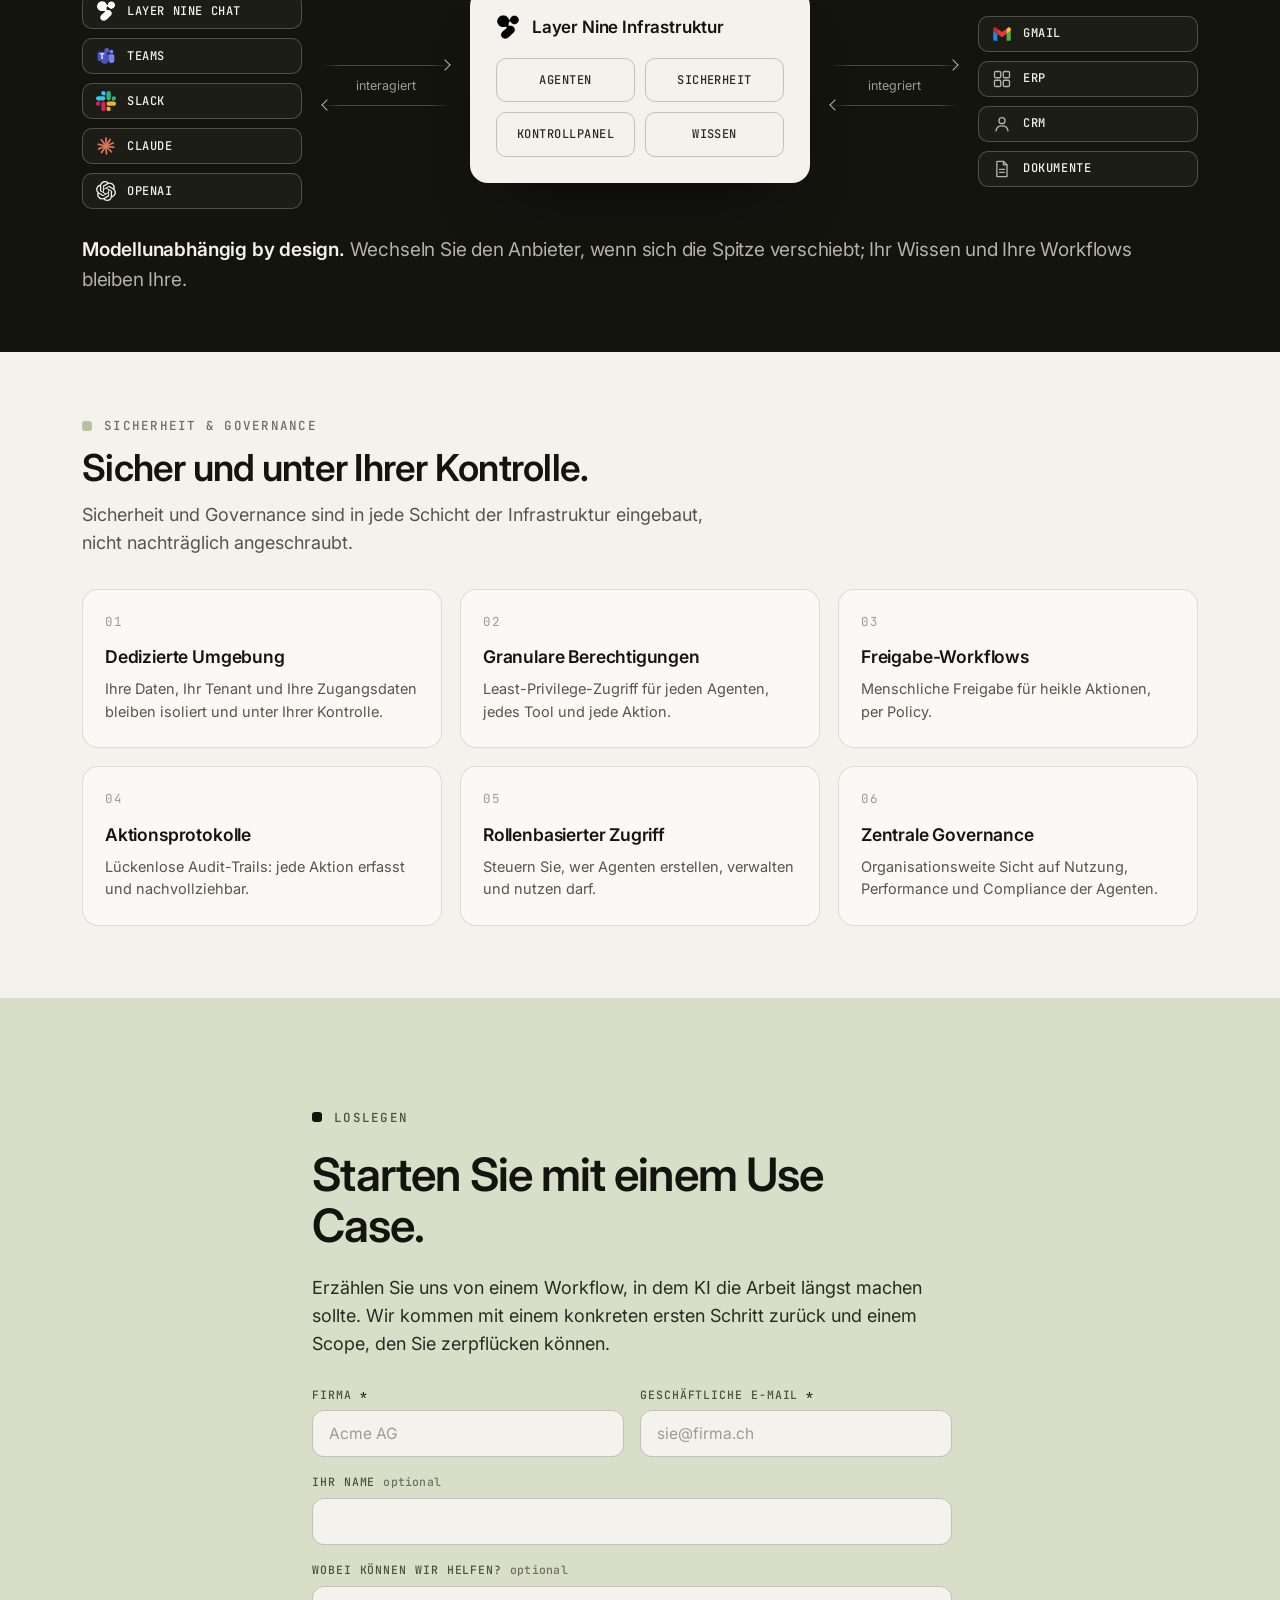
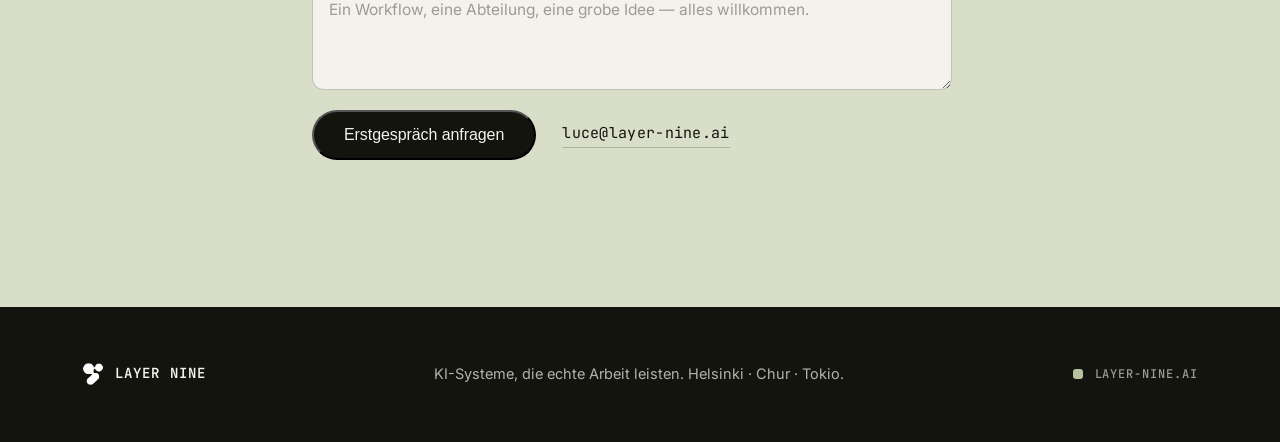
==== commit 4f1bbe77: "Contact form: confirmation modal on submit; server-side email verification (MX check + disposable bl" ====
--- a/de/index.html
+++ b/de/index.html
@@ -14,7 +14,7 @@
 <link rel="preconnect" href="https://fonts.googleapis.com">
 <link rel="preconnect" href="https://fonts.gstatic.com" crossorigin>
 <link rel="stylesheet" href="https://fonts.googleapis.com/css2?family=Inter:wght@400;500;600;700&family=JetBrains+Mono:wght@400;500;600&display=swap">
-<link rel="stylesheet" href="../styles.css?v=2" />
+<link rel="stylesheet" href="../styles.css?v=3" />
 </head>
 <body>
 
@@ -450,6 +450,7 @@
             data-msg-success="Danke — wir melden uns innerhalb eines Arbeitstages."
             data-msg-error="Beim Senden ist etwas schiefgelaufen. Ihr E-Mail-Programm wurde stattdessen geöffnet."
             data-msg-invalid="Bitte Firmenname und eine gültige geschäftliche E-Mail angeben."
+            data-msg-bademail="Diese E-Mail-Adresse scheint nicht erreichbar zu sein. Bitte eine funktionierende E-Mail angeben."
             data-subject="Anfrage Erstgespräch">
         <div class="form__row">
           <div class="form__field">
@@ -476,6 +477,16 @@
         </div>
         <p class="form__status" role="status" aria-live="polite"></p>
       </form>
+
+      <div class="modal" id="formModal" role="dialog" aria-modal="true" aria-labelledby="formModalTitle" hidden>
+        <div class="modal__overlay" data-close></div>
+        <div class="modal__card">
+          <span class="modal__icon" aria-hidden="true"><svg viewBox="0 0 24 24" width="26" height="26"><path d="M4.5 12.5l5 5 10-11" fill="none" stroke="#4a5238" stroke-width="2.2" stroke-linecap="round" stroke-linejoin="round"/></svg></span>
+          <h3 class="modal__title" id="formModalTitle">Anfrage gesendet</h3>
+          <p class="modal__text">Danke — wir melden uns innerhalb eines Arbeitstages.</p>
+          <button class="pill pill--dark" type="button" data-close>Alles klar</button>
+        </div>
+      </div>
     </div>
   </section>
 
@@ -492,6 +503,6 @@
   </div>
 </footer>
 
-<script src="../app.js"></script>
+<script src="../app.js?v=2"></script>
 </body>
 </html>
--- a/styles.css
+++ b/styles.css
@@ -1522,6 +1522,51 @@
   .form__row { grid-template-columns: 1fr; }
 }
 
+/* confirmation modal */
+.modal { position: fixed; inset: 0; z-index: 100; }
+.modal[hidden] { display: none; }
+.modal__overlay {
+  position: absolute;
+  inset: 0;
+  background: rgba(20, 20, 15, 0.55);
+  -webkit-backdrop-filter: blur(6px);
+  backdrop-filter: blur(6px);
+}
+.modal__card {
+  position: absolute;
+  left: 50%; top: 50%;
+  transform: translate(-50%, -50%);
+  width: min(420px, calc(100vw - 44px));
+  background: var(--cream);
+  border-radius: 20px;
+  padding: 38px 36px 34px;
+  display: flex;
+  flex-direction: column;
+  align-items: flex-start;
+  gap: 12px;
+  box-shadow: 0 40px 90px -30px rgba(0, 0, 0, 0.5);
+  animation: modalIn 0.4s var(--ease-swift);
+}
+@keyframes modalIn {
+  from { opacity: 0; transform: translate(-50%, calc(-50% + 16px)) scale(0.96); }
+  to { opacity: 1; transform: translate(-50%, -50%) scale(1); }
+}
+.modal__icon {
+  display: grid;
+  place-items: center;
+  width: 52px; height: 52px;
+  border-radius: 999px;
+  background: var(--sage);
+  margin-bottom: 6px;
+}
+.modal__title { font-size: 24px; font-weight: 600; letter-spacing: -0.015em; }
+.modal__text { font-size: 16px; line-height: 1.55; color: var(--gray); }
+.modal__card .pill { margin-top: 12px; }
+
+@media (prefers-reduced-motion: reduce) {
+  .modal__card { animation: none; }
+}
+
 /* ---------- footer ---------- */
 
 .footer { padding: 56px 0; }
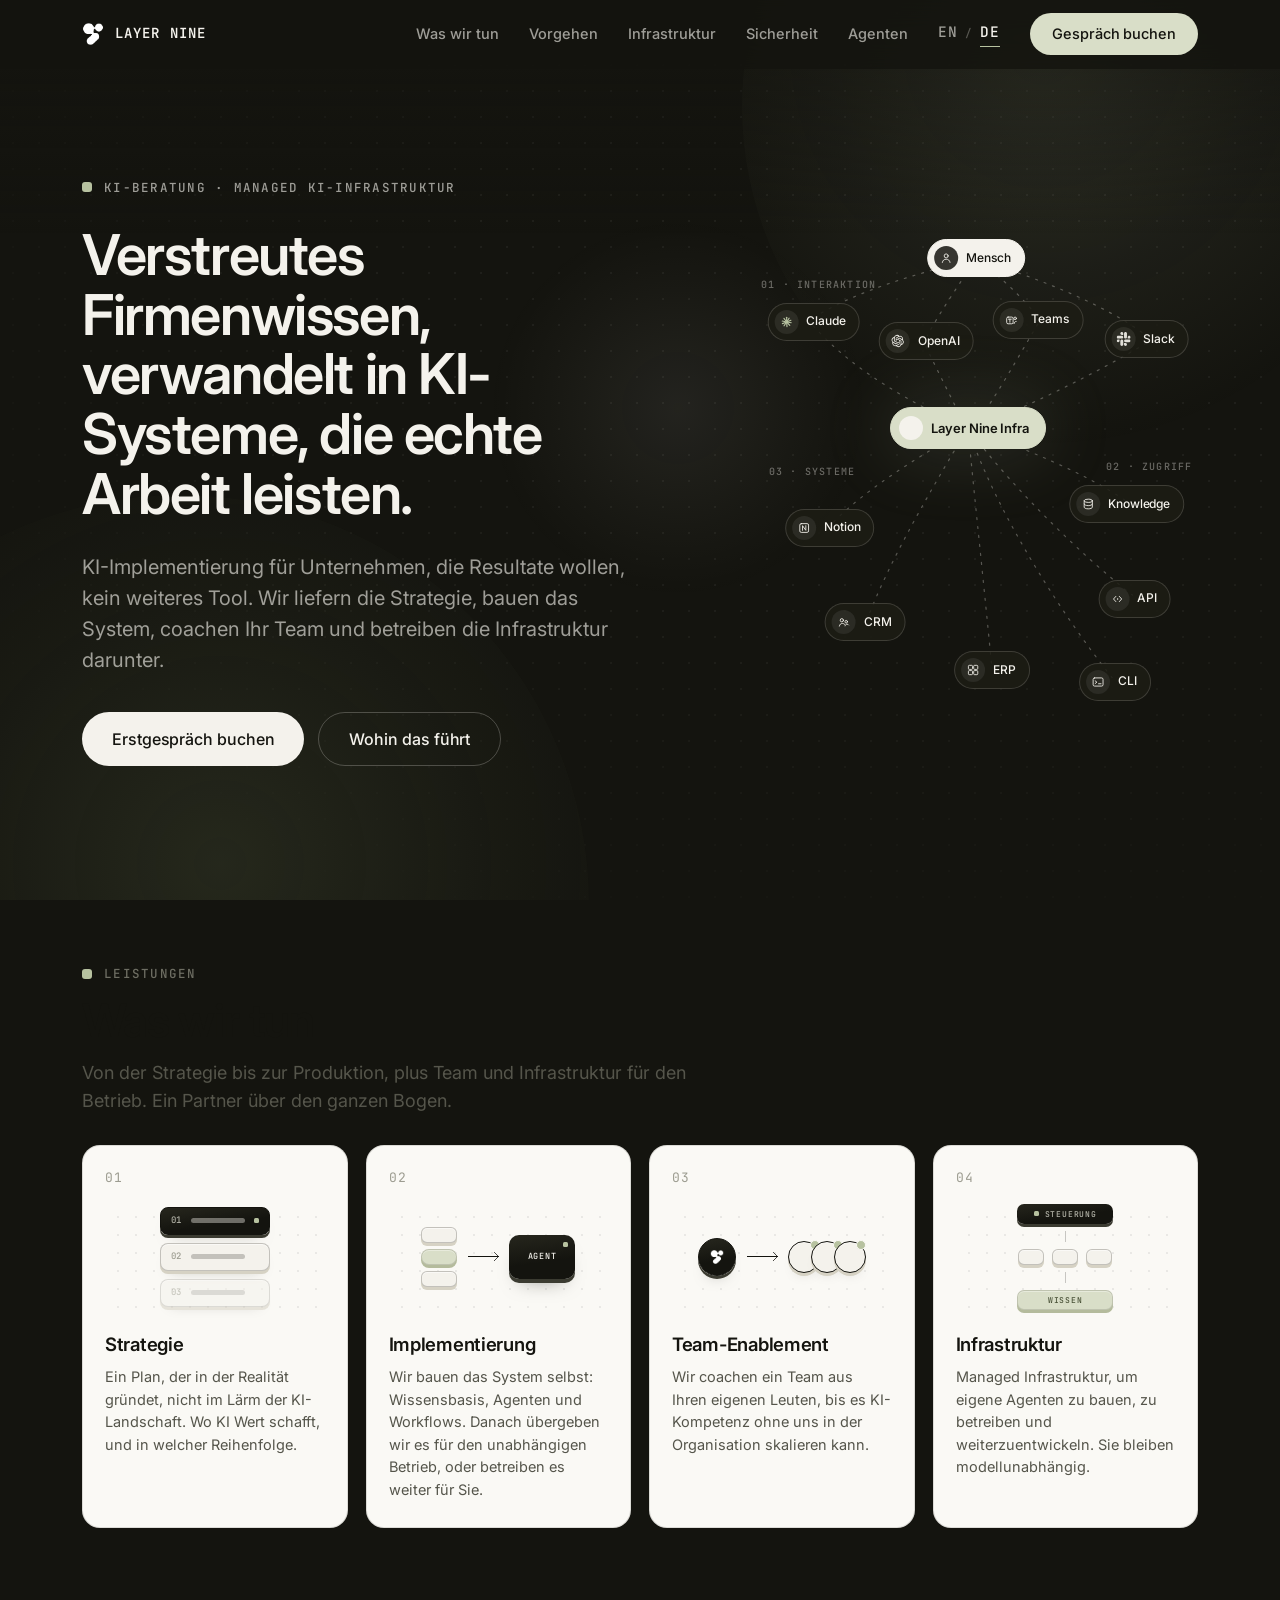
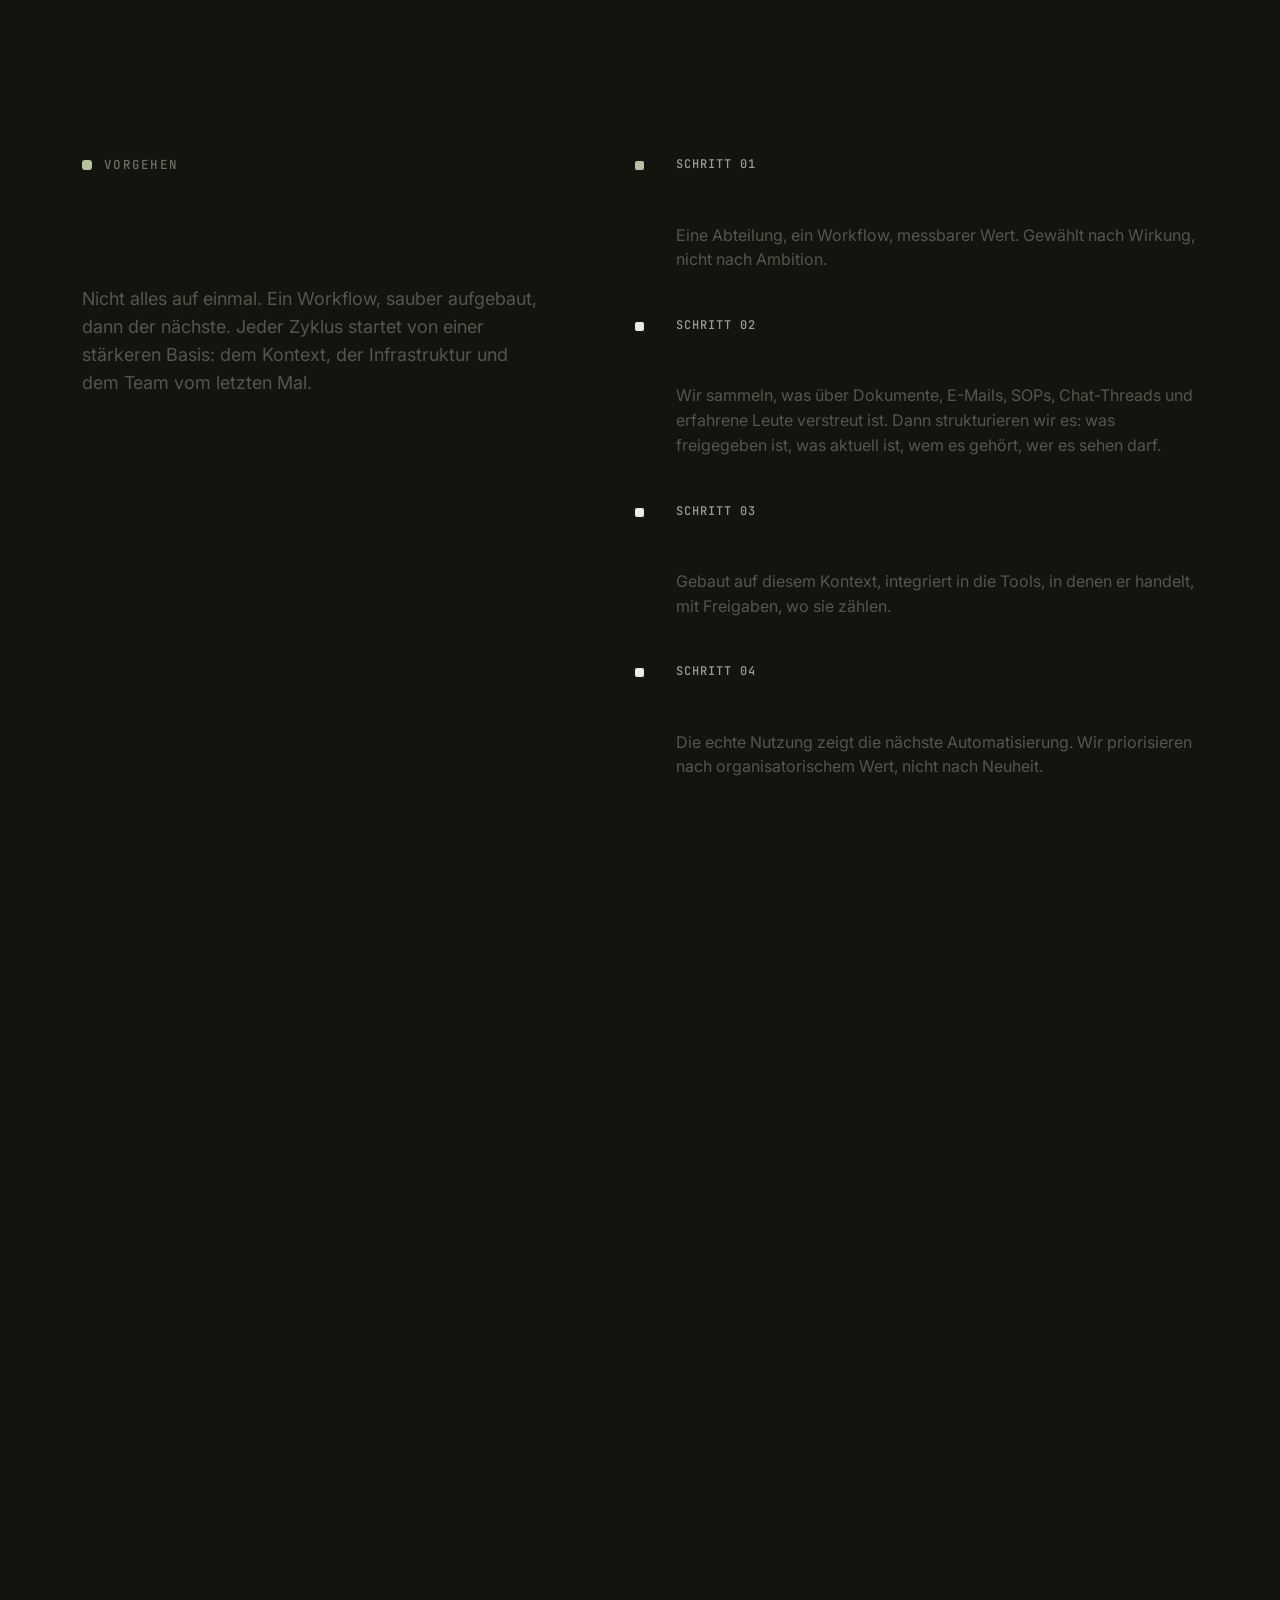
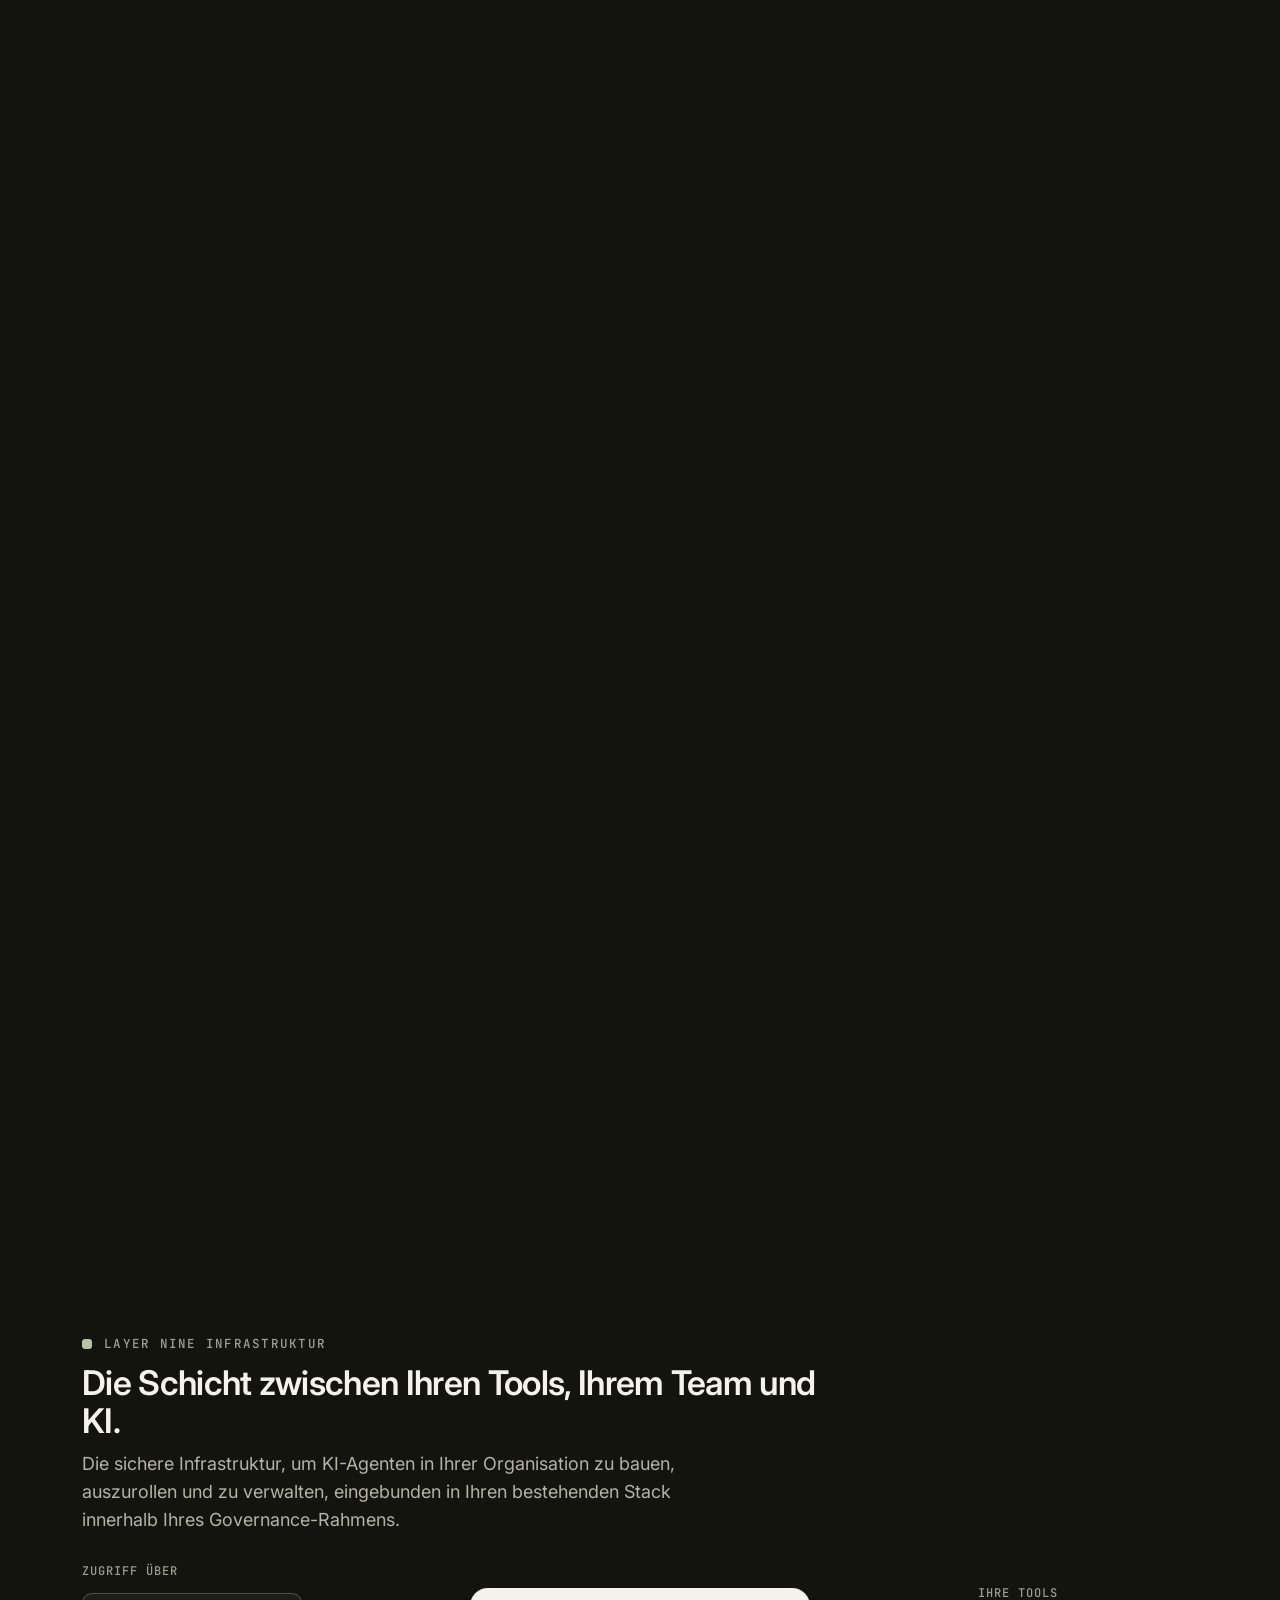
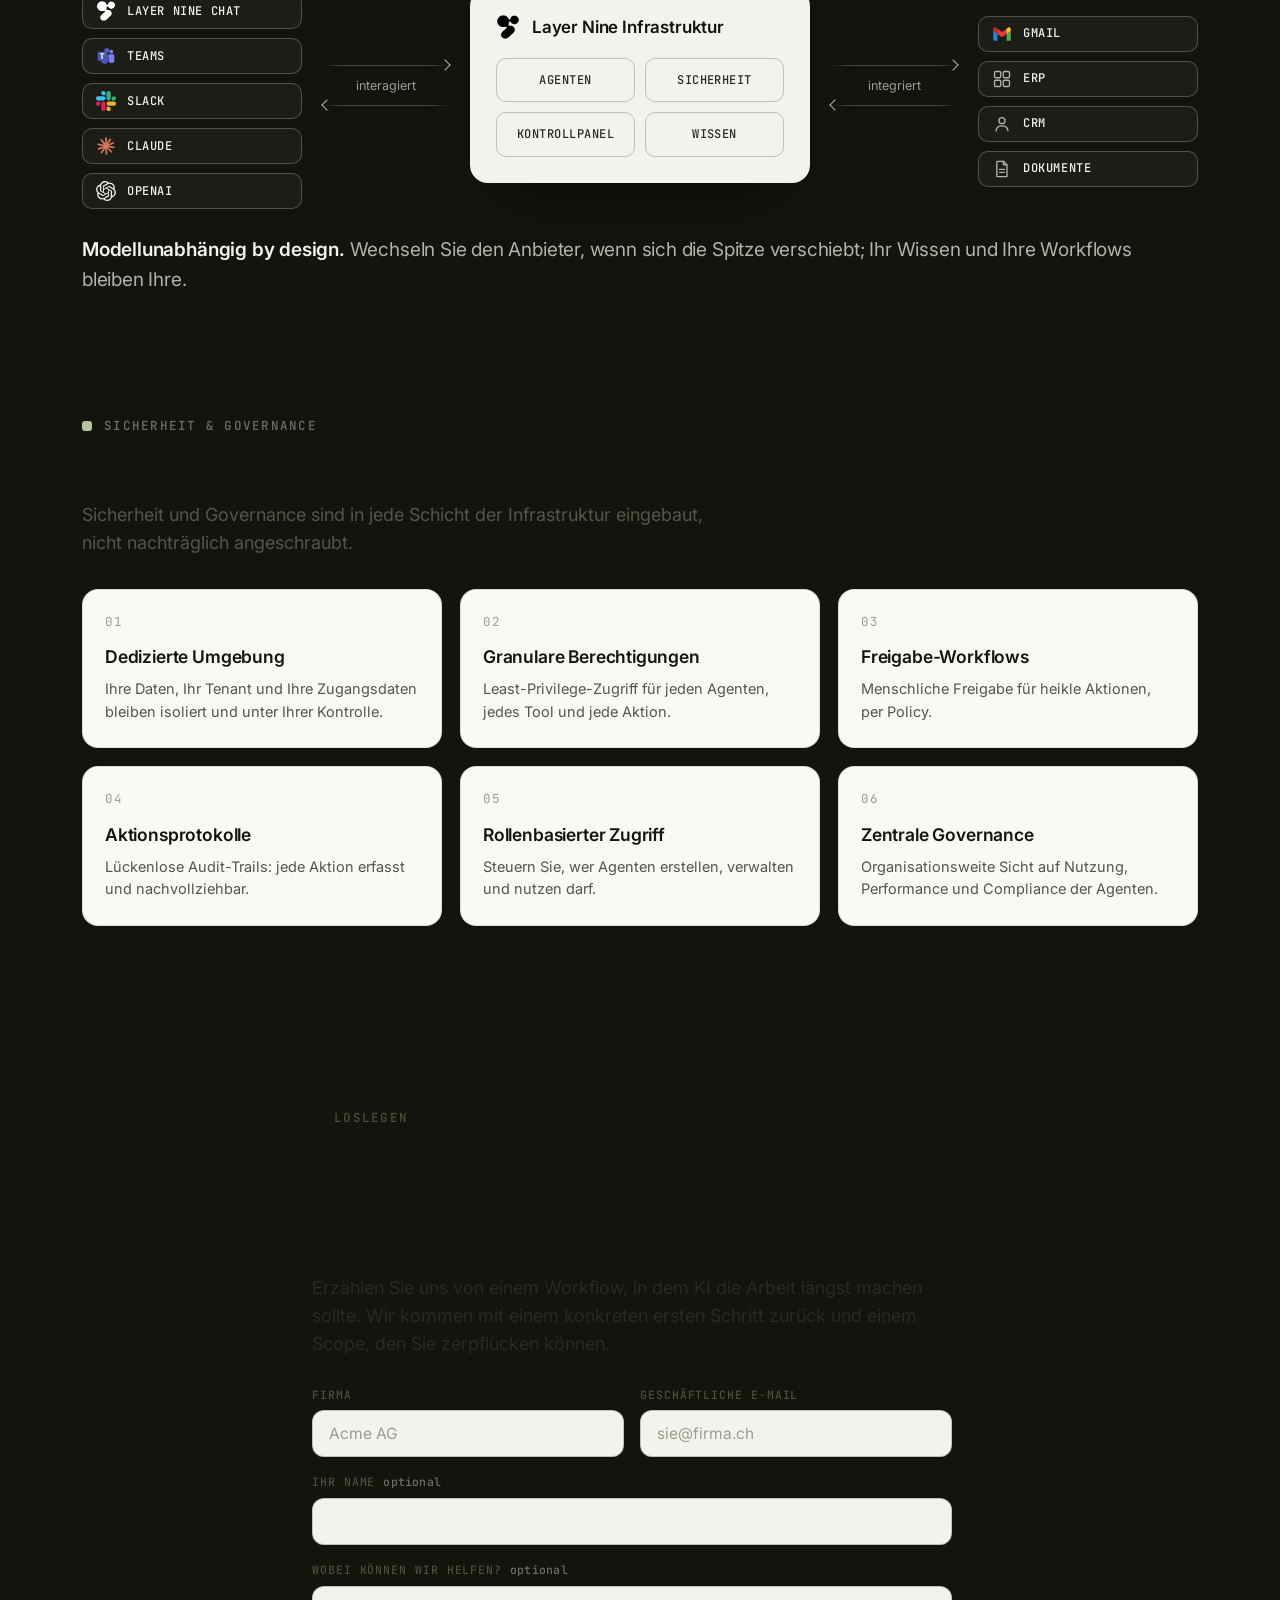
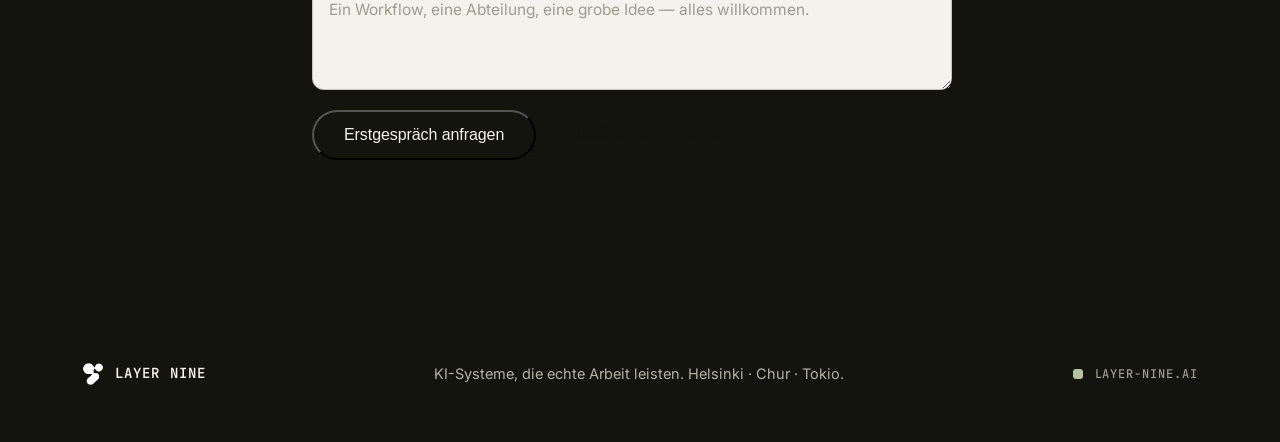
==== commit 3ebe4f92: "Scroll-linked background flow: body color morphs between section colors" ====
--- a/de/index.html
+++ b/de/index.html
@@ -14,7 +14,7 @@
 <link rel="preconnect" href="https://fonts.googleapis.com">
 <link rel="preconnect" href="https://fonts.gstatic.com" crossorigin>
 <link rel="stylesheet" href="https://fonts.googleapis.com/css2?family=Inter:wght@400;500;600;700&family=JetBrains+Mono:wght@400;500;600&display=swap">
-<link rel="stylesheet" href="../styles.css?v=3" />
+<link rel="stylesheet" href="../styles.css?v=4" />
 </head>
 <body>
 
@@ -39,7 +39,7 @@
 <main id="top">
 
   <!-- ============ HERO ============ -->
-  <section class="hero theme-dark">
+  <section class="hero theme-dark" data-bg="#14140f">
     <div class="hero-bg" aria-hidden="true">
       <span class="hero-orb hero-orb--1"></span>
       <span class="hero-orb hero-orb--2"></span>
@@ -157,7 +157,7 @@
   </section>
 
   <!-- ============ WHAT WE DO ============ -->
-  <section class="section" id="what-we-do">
+  <section class="section" id="what-we-do" data-bg="#f4f2ec">
     <div class="container">
       <header class="section__head reveal">
         <p class="eyebrow"><span class="sq"></span>Leistungen</p>
@@ -239,7 +239,7 @@
   </section>
 
   <!-- ============ APPROACH (pinned steps) ============ -->
-  <section class="section--tint" id="approach">
+  <section class="section--tint" id="approach" data-bg="#eceae2">
 
     <div class="ap-scrolly" id="apScrolly">
       <div class="ap-pin">
@@ -340,7 +340,7 @@
   </section>
 
   <!-- ============ INFRASTRUCTURE ============ -->
-  <section class="section theme-dark" id="infrastructure">
+  <section class="section theme-dark" id="infrastructure" data-bg="#14140f">
     <div class="container">
       <header class="section__head reveal">
         <p class="eyebrow eyebrow--dark"><span class="sq"></span>Layer Nine Infrastruktur</p>
@@ -397,7 +397,7 @@
   </section>
 
   <!-- ============ SECURITY ============ -->
-  <section class="section" id="security">
+  <section class="section" id="security" data-bg="#f4f2ec">
     <div class="container">
       <header class="section__head reveal">
         <p class="eyebrow"><span class="sq"></span>Sicherheit &amp; Governance</p>
@@ -441,7 +441,7 @@
   </section>
 
   <!-- ============ CONTACT ============ -->
-  <section class="section section--sage" id="contact">
+  <section class="section section--sage" id="contact" data-bg="#d9dec8">
     <div class="container cta">
       <p class="eyebrow eyebrow--sage"><span class="sq sq--ink"></span>Loslegen</p>
       <h2 class="h2 cta__title">Starten Sie mit einem Use Case.</h2>
@@ -503,6 +503,6 @@
   </div>
 </footer>
 
-<script src="../app.js?v=2"></script>
+<script src="../app.js?v=3"></script>
 </body>
 </html>
--- a/styles.css
+++ b/styles.css
@@ -50,6 +50,13 @@
 
 .theme-dark { background: var(--ink); color: var(--invert); }
 
+/* scroll-linked background flow: sections hand their color to the body,
+   which morphs between section colors as you scroll (see app.js) */
+html.bg-flow [data-bg] { background: transparent !important; }
+html.bg-flow .hero-bg__fade {
+  background: linear-gradient(180deg, rgba(20, 20, 15, 0.55) 0%, transparent 26%);
+}
+
 /* ---------- primitives ---------- */
 
 .sq {
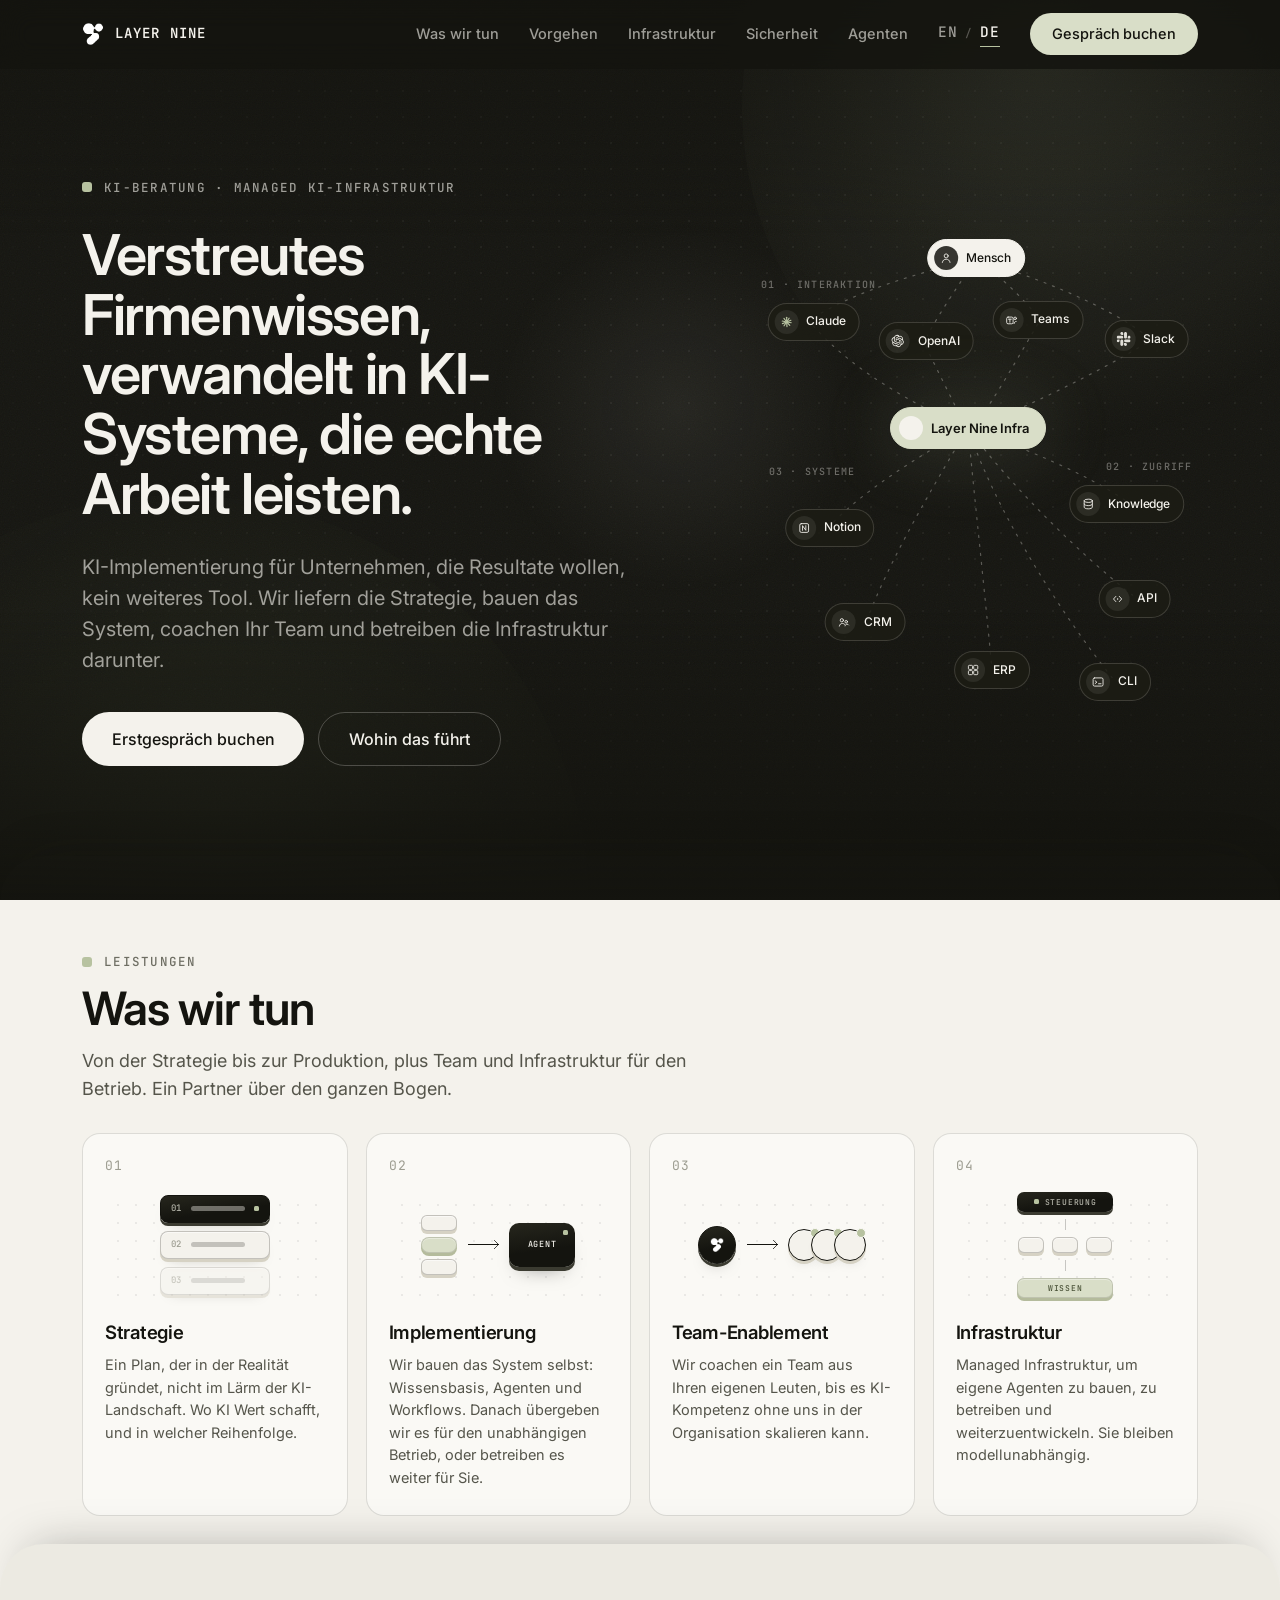
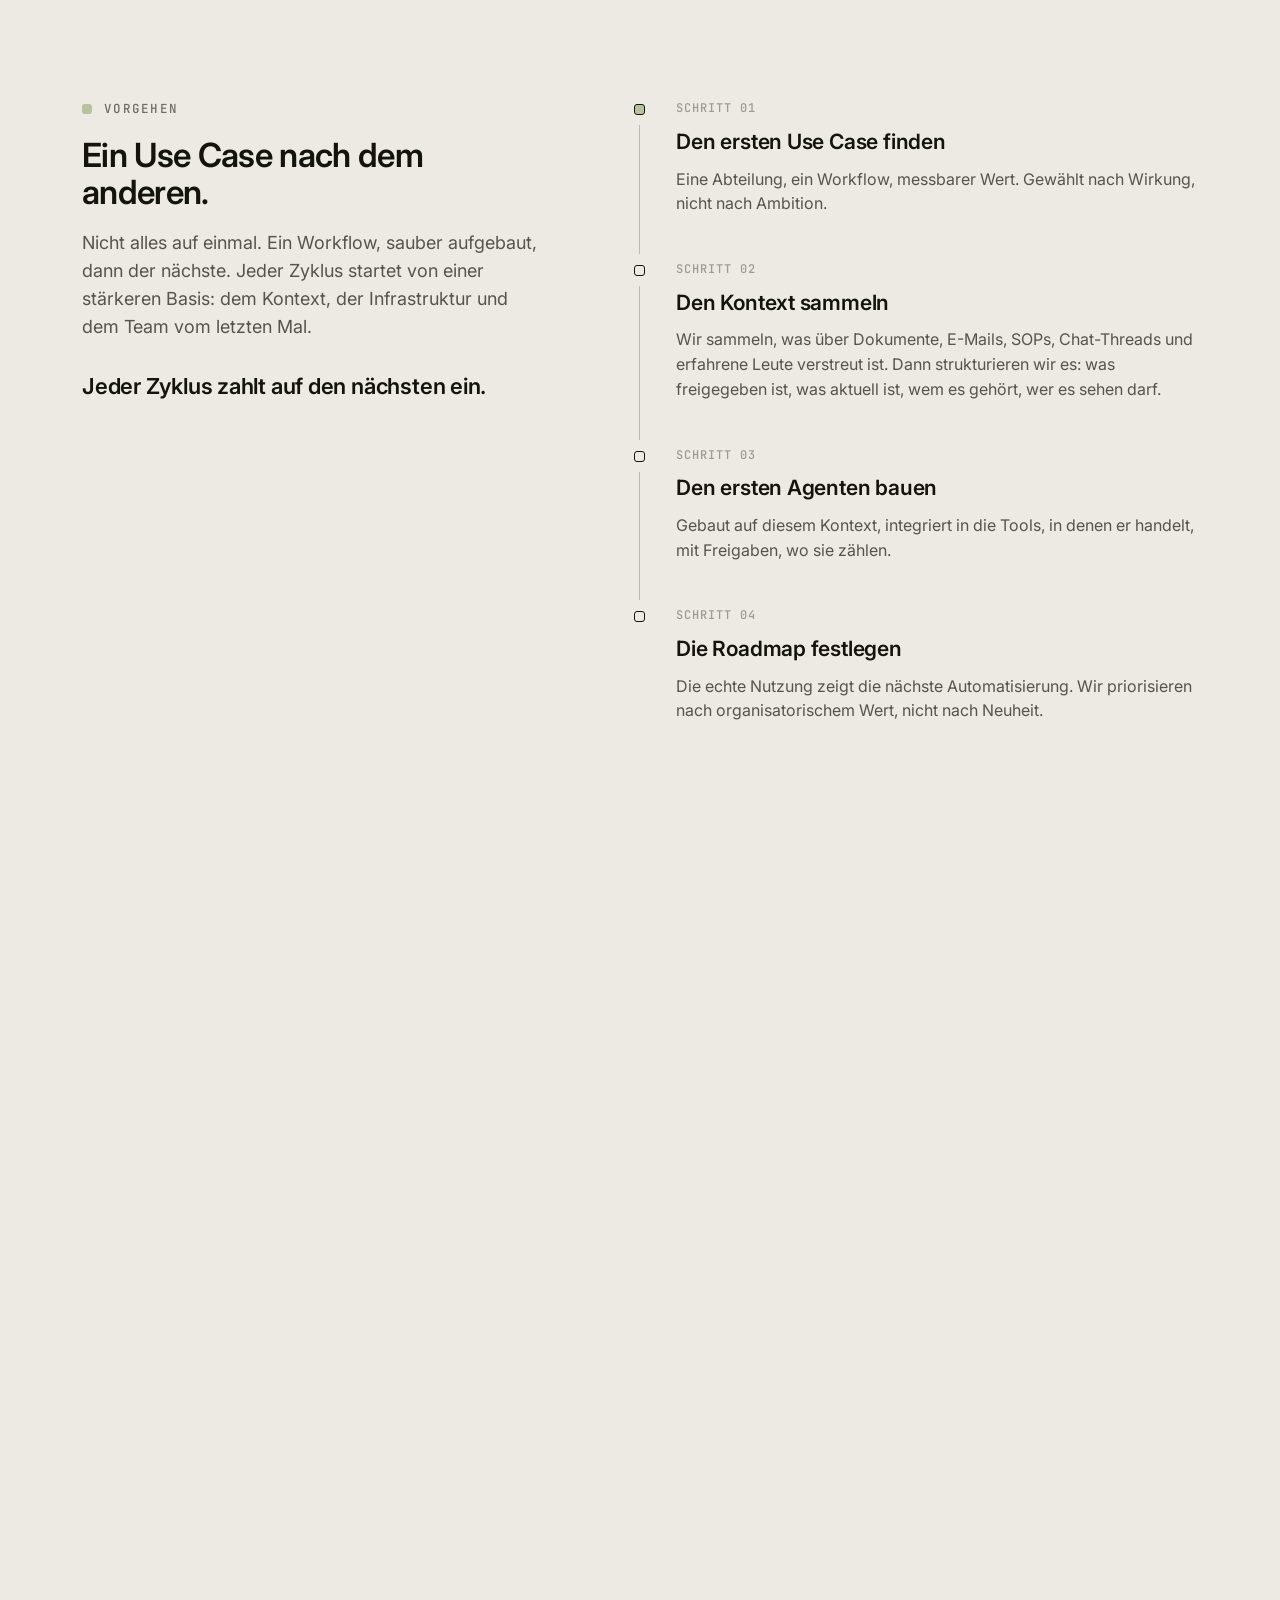
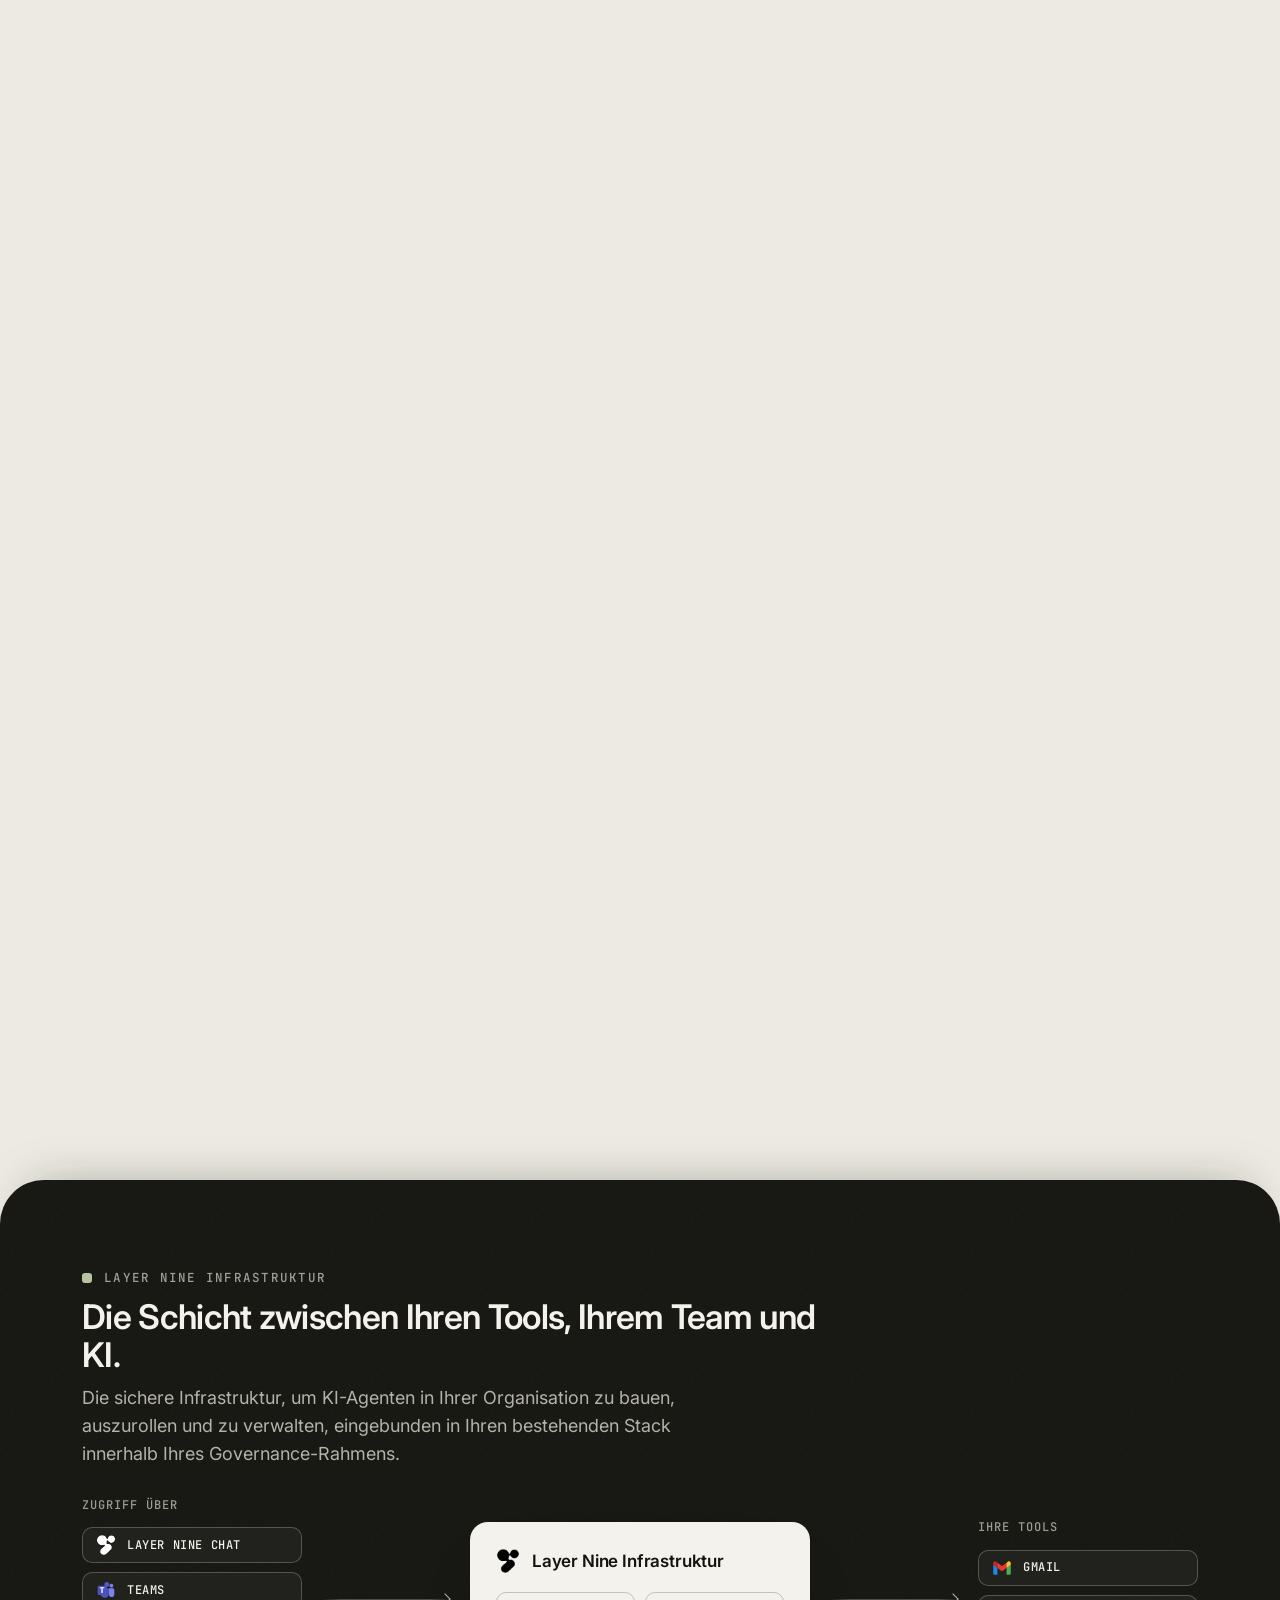
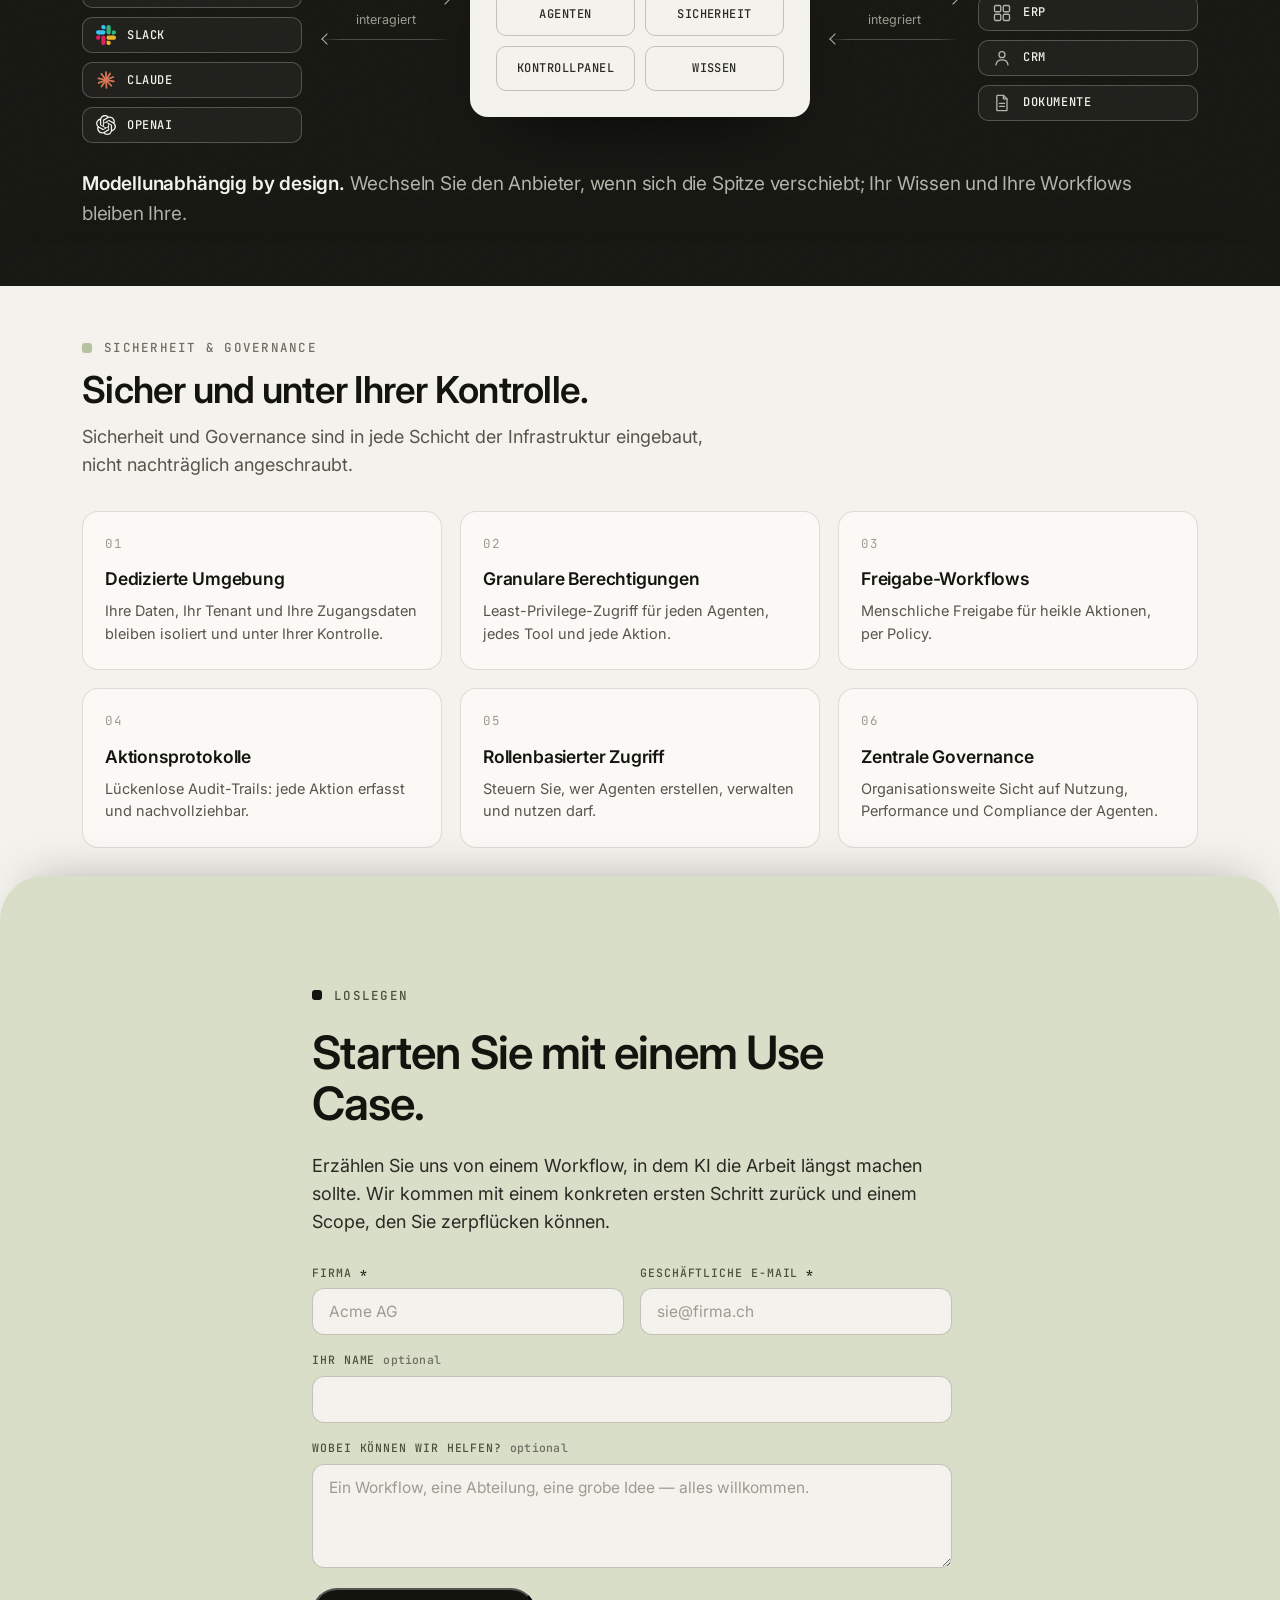
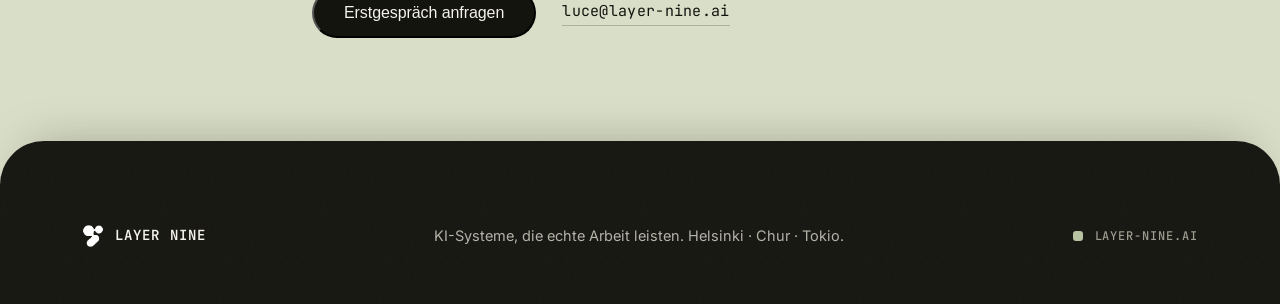
==== commit 18d4b01f: "Premium transitions: overlapping rounded panels replace color morph; grain on dark surfaces; blur-in" ====
--- a/de/index.html
+++ b/de/index.html
@@ -14,7 +14,7 @@
 <link rel="preconnect" href="https://fonts.googleapis.com">
 <link rel="preconnect" href="https://fonts.gstatic.com" crossorigin>
 <link rel="stylesheet" href="https://fonts.googleapis.com/css2?family=Inter:wght@400;500;600;700&family=JetBrains+Mono:wght@400;500;600&display=swap">
-<link rel="stylesheet" href="../styles.css?v=4" />
+<link rel="stylesheet" href="../styles.css?v=5" />
 </head>
 <body>
 
@@ -39,7 +39,7 @@
 <main id="top">
 
   <!-- ============ HERO ============ -->
-  <section class="hero theme-dark" data-bg="#14140f">
+  <section class="hero theme-dark">
     <div class="hero-bg" aria-hidden="true">
       <span class="hero-orb hero-orb--1"></span>
       <span class="hero-orb hero-orb--2"></span>
@@ -157,7 +157,7 @@
   </section>
 
   <!-- ============ WHAT WE DO ============ -->
-  <section class="section" id="what-we-do" data-bg="#f4f2ec">
+  <section class="section panel" id="what-we-do">
     <div class="container">
       <header class="section__head reveal">
         <p class="eyebrow"><span class="sq"></span>Leistungen</p>
@@ -239,7 +239,7 @@
   </section>
 
   <!-- ============ APPROACH (pinned steps) ============ -->
-  <section class="section--tint" id="approach" data-bg="#eceae2">
+  <section class="section--tint panel" id="approach">
 
     <div class="ap-scrolly" id="apScrolly">
       <div class="ap-pin">
@@ -340,7 +340,7 @@
   </section>
 
   <!-- ============ INFRASTRUCTURE ============ -->
-  <section class="section theme-dark" id="infrastructure" data-bg="#14140f">
+  <section class="section theme-dark panel" id="infrastructure">
     <div class="container">
       <header class="section__head reveal">
         <p class="eyebrow eyebrow--dark"><span class="sq"></span>Layer Nine Infrastruktur</p>
@@ -397,7 +397,7 @@
   </section>
 
   <!-- ============ SECURITY ============ -->
-  <section class="section" id="security" data-bg="#f4f2ec">
+  <section class="section panel" id="security">
     <div class="container">
       <header class="section__head reveal">
         <p class="eyebrow"><span class="sq"></span>Sicherheit &amp; Governance</p>
@@ -441,7 +441,7 @@
   </section>
 
   <!-- ============ CONTACT ============ -->
-  <section class="section section--sage" id="contact" data-bg="#d9dec8">
+  <section class="section section--sage panel" id="contact">
     <div class="container cta">
       <p class="eyebrow eyebrow--sage"><span class="sq sq--ink"></span>Loslegen</p>
       <h2 class="h2 cta__title">Starten Sie mit einem Use Case.</h2>
@@ -492,7 +492,7 @@
 
 </main>
 
-<footer class="footer theme-dark">
+<footer class="footer theme-dark panel">
   <div class="container footer__inner">
     <a class="brand" href="#top">
       <img class="brand__icon brand__icon--invert" src="../assets/l9-icon.png" alt="" aria-hidden="true" />
@@ -503,6 +503,6 @@
   </div>
 </footer>
 
-<script src="../app.js?v=3"></script>
+<script src="../app.js?v=4"></script>
 </body>
 </html>
--- a/styles.css
+++ b/styles.css
@@ -50,12 +50,30 @@
 
 .theme-dark { background: var(--ink); color: var(--invert); }
 
-/* scroll-linked background flow: sections hand their color to the body,
-   which morphs between section colors as you scroll (see app.js) */
-html.bg-flow [data-bg] { background: transparent !important; }
-html.bg-flow .hero-bg__fade {
-  background: linear-gradient(180deg, rgba(20, 20, 15, 0.55) 0%, transparent 26%);
-}
+::selection { background: var(--sage-bright); color: var(--ink); }
+
+/* ---------- premium section transitions: overlapping panels ---------- */
+/* Each panel slides over the previous section with rounded shoulders,
+   so colors stay crisp and boundaries read as layered sheets. */
+.panel {
+  position: relative;
+  border-radius: 44px 44px 0 0;
+  margin-top: -44px;
+  box-shadow: 0 -24px 48px -32px rgba(20, 20, 15, 0.35);
+}
+#what-we-do.panel { padding-top: 96px; }
+#infrastructure.panel { padding-top: 88px; }
+#security.panel { padding-top: 96px; }
+.footer.panel { padding-top: 84px; }
+
+/* film grain on dark surfaces */
+.hero.theme-dark,
+.section.theme-dark,
+.footer.theme-dark {
+  background-image: url("data:image/svg+xml,%3Csvg xmlns='http://www.w3.org/2000/svg' width='160' height='160'%3E%3Cfilter id='n'%3E%3CfeTurbulence type='fractalNoise' baseFrequency='0.85' numOctaves='2' stitchTiles='stitch'/%3E%3C/filter%3E%3Crect width='100%25' height='100%25' filter='url(%23n)' opacity='0.05'/%3E%3C/svg%3E");
+  background-size: 160px 160px;
+}
+
 
 /* ---------- primitives ---------- */
 
@@ -1591,10 +1609,11 @@
 
 .reveal {
   opacity: 0;
-  transform: translateY(14px);
-  transition: opacity 0.6s ease, transform 0.6s ease;
-}
-.reveal.is-visible { opacity: 1; transform: none; }
+  transform: translateY(16px);
+  filter: blur(5px);
+  transition: opacity 0.7s ease, transform 0.7s var(--ease-swift), filter 0.7s ease;
+}
+.reveal.is-visible { opacity: 1; transform: none; filter: none; }
 
 @media (prefers-reduced-motion: reduce) {
   html { scroll-behavior: auto; }
